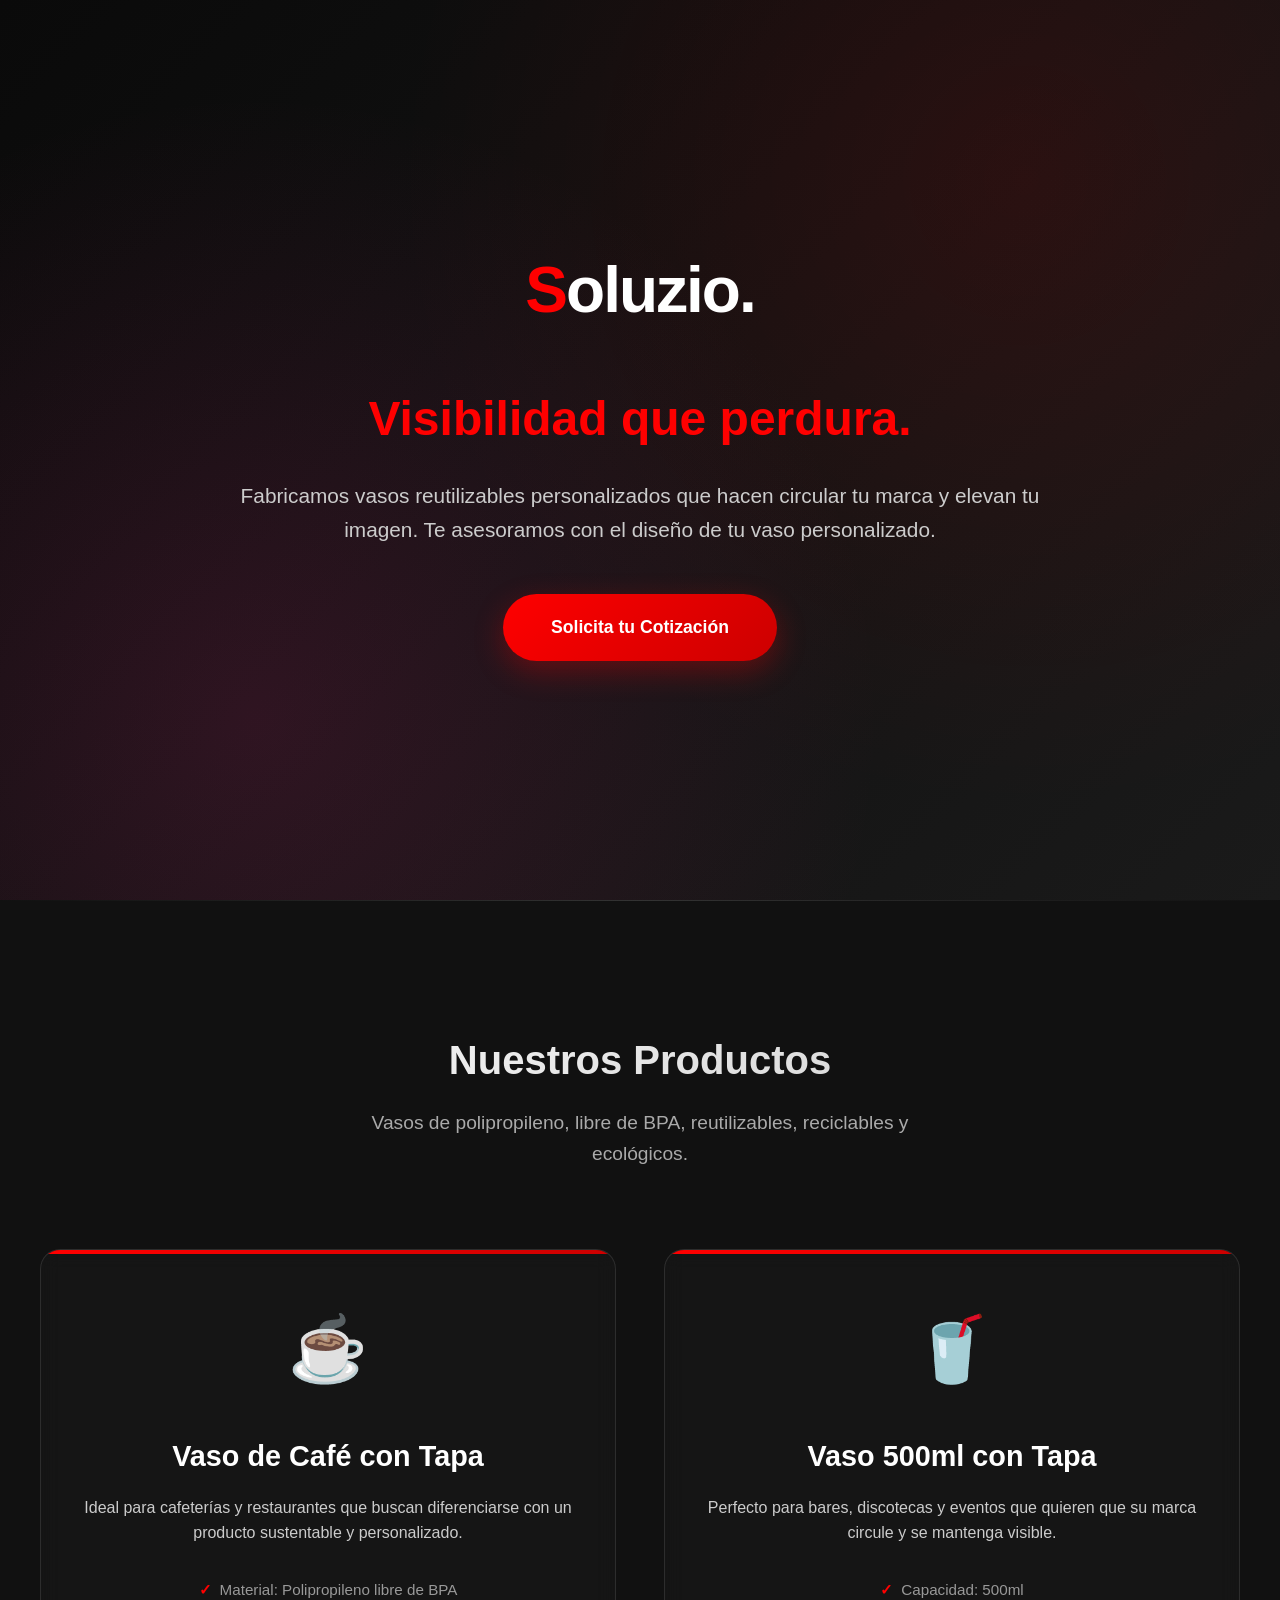
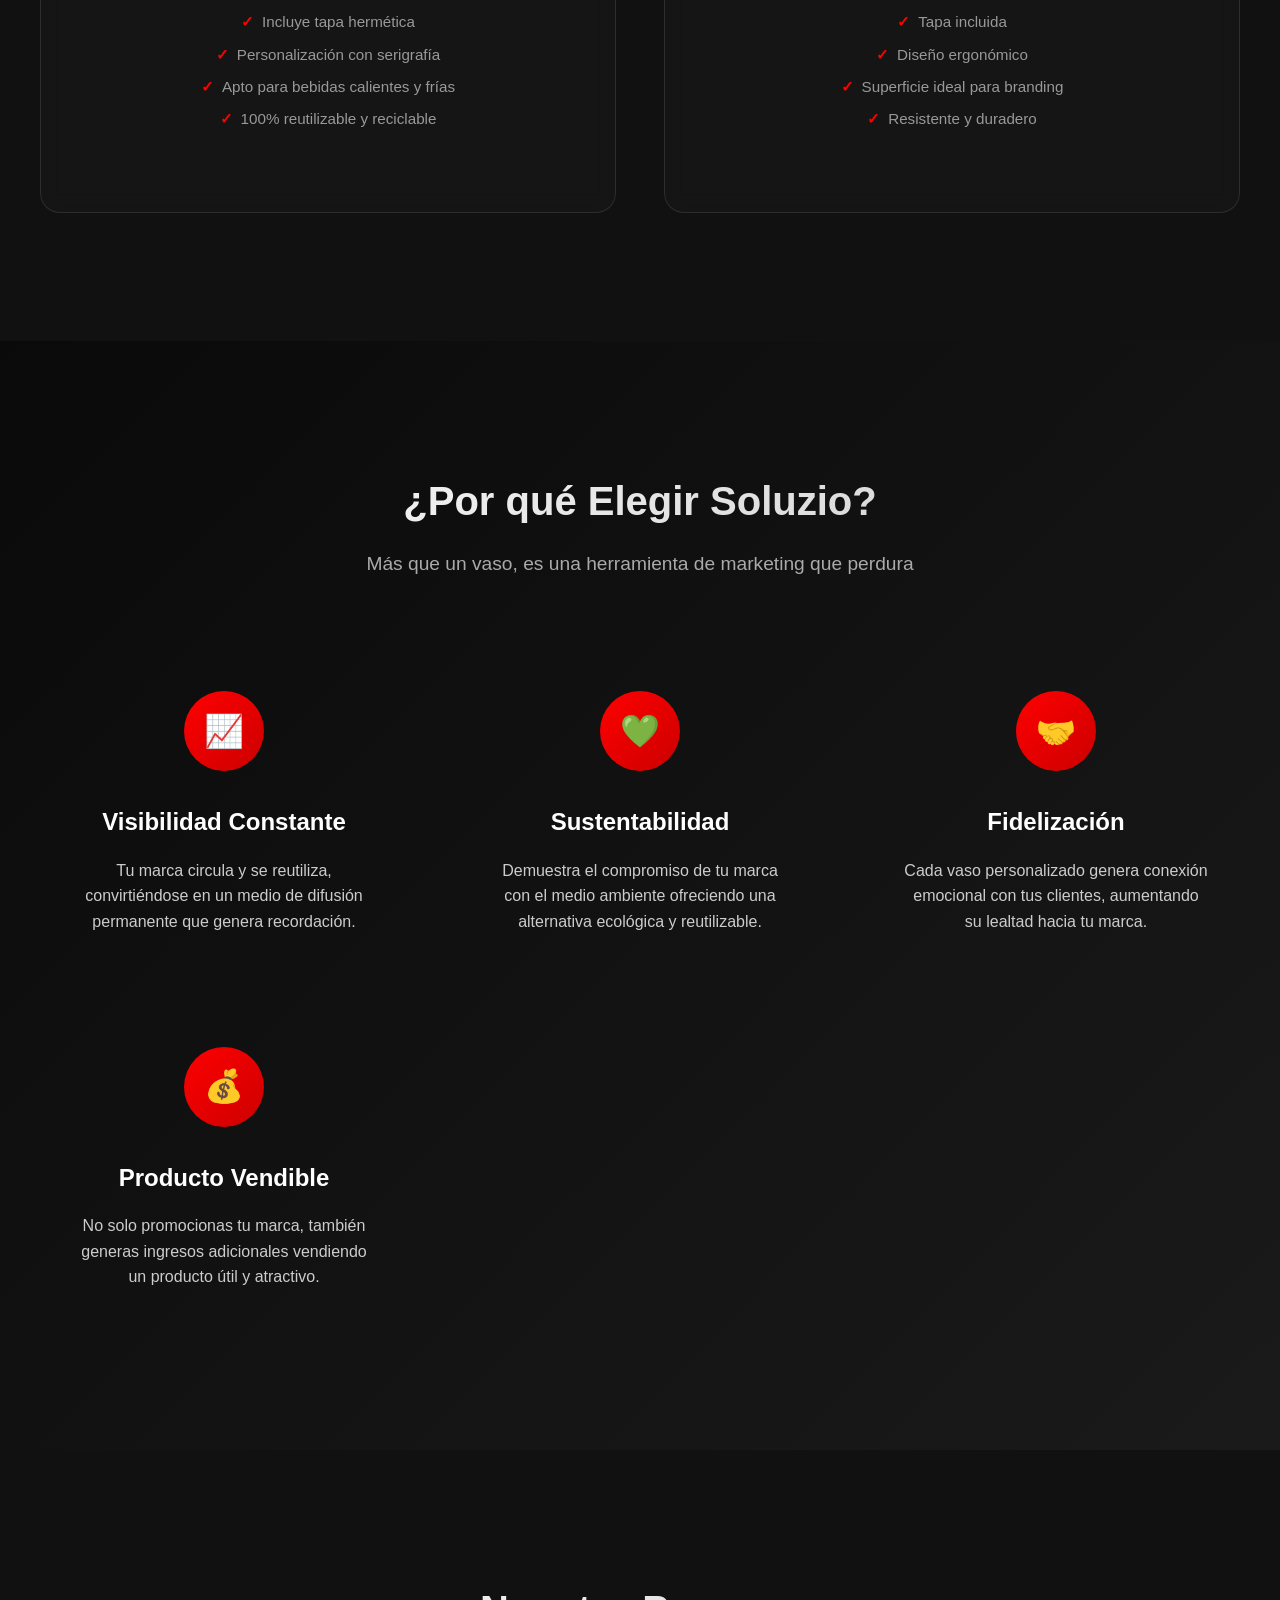
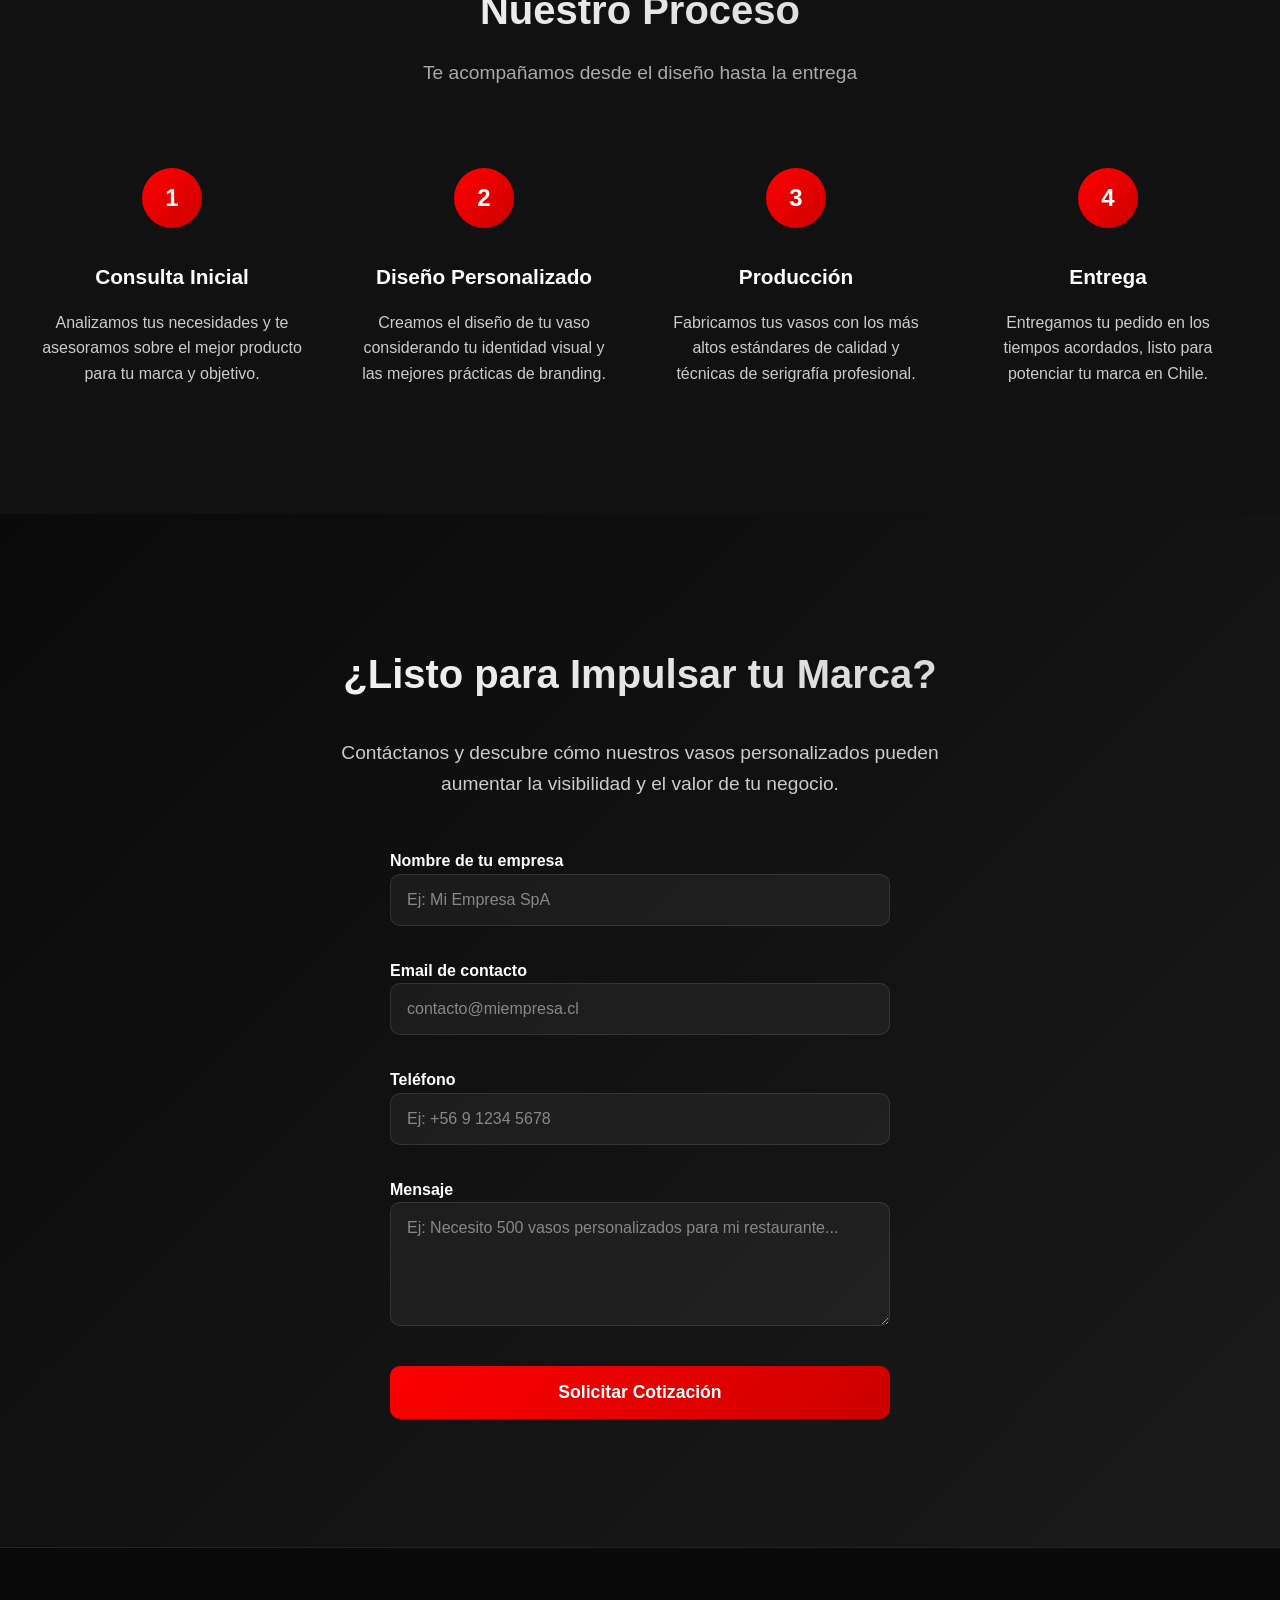
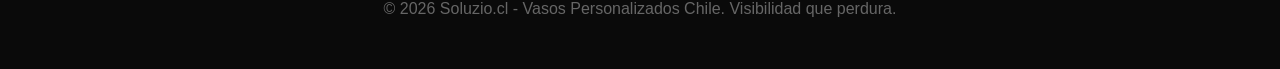
==== index.html @ e0d8bb4a "docs: Estructura completa del proyecto con guías de VS Code y arquitectura documentada Co-authored-b" ====
<!DOCTYPE html>
<html lang="es">
<head>
    <meta charset="UTF-8">
    <meta name="viewport" content="width=device-width, initial-scale=1.0">
    <title>Soluzio - Vasos Personalizados Reutilizables | Chile</title>
    
    <!-- SEO Meta Tags -->
    <meta name="description" content="Fabricamos vasos reutilizables personalizados en Chile. Polipropileno libre de BPA, ecológicos y personalizados con serigrafía profesional. Aumenta la visibilidad de tu marca con Soluzio.">
    <meta name="keywords" content="vasos personalizados, vasos reutilizables, vasos ecológicos, merchandising empresarial, Chile, branding, serigrafía, polipropileno">
    <meta name="author" content="Soluzio">
    <meta name="robots" content="index, follow">
    <link rel="canonical" href="https://soluzio.cl/">
    
    <!-- Open Graph Tags -->
    <meta property="og:title" content="Soluzio - Vasos Personalizados Reutilizables">
    <meta property="og:description" content="Fabricamos vasos reutilizables personalizados que hacen circular tu marca. Ecológicos, sustentables y con serigrafía profesional.">
    <meta property="og:type" content="website">
    <meta property="og:url" content="https://soluzio.cl/">
    <meta property="og:image" content="https://soluzio.cl/og-image.jpg">
    <meta property="og:site_name" content="Soluzio">
    <meta property="og:locale" content="es_CL">
    
    <!-- Twitter Card Tags -->
    <meta name="twitter:card" content="summary_large_image">
    <meta name="twitter:title" content="Soluzio - Vasos Personalizados">
    <meta name="twitter:description" content="Vasos reutilizables personalizados para tu marca. Visibilidad que perdura.">
    <meta name="twitter:image" content="https://soluzio.cl/twitter-image.jpg">
    
    <!-- Favicon -->
    <link rel="icon" type="image/svg+xml" href="data:image/svg+xml,%3Csvg xmlns='http://www.w3.org/2000/svg' viewBox='0 0 100 100'%3E%3Ctext y='.9em' font-size='90'%3E🥤%3C/text%3E%3C/svg%3E">
    
    <!-- Performance Optimizations -->
    <link rel="preconnect" href="https://formspree.io">
    <link rel="dns-prefetch" href="https://formspree.io">
    
    <!-- Schema.org JSON-LD -->
    <script type="application/ld+json">
    {
      "@context": "https://schema.org",
      "@type": "LocalBusiness",
      "name": "Soluzio",
      "url": "https://soluzio.cl",
      "logo": "https://soluzio.cl/logo.png",
      "description": "Fabricación de vasos reutilizables personalizados con serigrafía profesional",
      "address": {
        "@type": "PostalAddress",
        "addressCountry": "CL"
      },
      "contactPoint": {
        "@type": "ContactPoint",
        "contactType": "customer service",
        "email": "contacto@soluzio.cl"
      },
      "serviceType": ["Vasos Personalizados", "Merchandising Empresarial", "Productos Ecológicos"],
      "areaServed": "Chile",
      "priceRange": "$$"
    }
    </script>
    
    <!-- Critical CSS (above-the-fold) -->
    <style>
        * { margin: 0; padding: 0; box-sizing: border-box; }
        body { font-family: 'Inter', -apple-system, BlinkMacSystemFont, 'Segoe UI', sans-serif; background: #0a0a0a; color: #ffffff; overflow-x: hidden; line-height: 1.6; }
        html { scroll-behavior: smooth; }
        .hero { min-height: 100vh; display: flex; align-items: center; justify-content: center; position: relative; background: linear-gradient(135deg, #0a0a0a 0%, #1a1a1a 100%); }
        @keyframes fadeInUp { from { opacity: 0; transform: translateY(30px); } to { opacity: 1; transform: translateY(0); } }
    </style>
    
    <!-- Full CSS loaded async -->
    <link rel="stylesheet" href="styles.css">
</head>
<body>
    <!-- Hero Section -->
    <header role="banner">
        <section class="hero" id="hero" aria-labelledby="hero-title">
            <div class="hero-content">
                <h1 class="logo" id="hero-title"><span class="s">S</span>oluzio.</h1>
                <h2 class="hero-headline"><span class="highlight">Visibilidad que perdura.</span></h2>
                <p class="hero-description">
                    Fabricamos vasos reutilizables personalizados que hacen circular tu marca y elevan tu imagen. 
                    Te asesoramos con el diseño de tu vaso personalizado.
                </p>
                <a href="#contact" class="cta-button" aria-label="Solicitar cotización">Solicita tu Cotización</a>
            </div>
        </section>
    </header>

    <main role="main">
        <!-- Products Section -->
        <section class="products" id="products" aria-labelledby="products-title">
            <div class="container">
                <h2 class="section-title" id="products-title">Nuestros Productos</h2>
                <p class="section-subtitle">
                    Vasos de polipropileno, libre de BPA, reutilizables, reciclables y ecológicos.
                </p>
            
            <div class="products-grid">
                <div class="product-card">
                    <div class="product-icon">☕</div>
                    <h3 class="product-title">Vaso de Café con Tapa</h3>
                    <p class="product-description">
                        Ideal para cafeterías y restaurantes que buscan diferenciarse 
                        con un producto sustentable y personalizado.
                    </p>
                    <ul class="product-features">
                        <li>Material: Polipropileno libre de BPA</li>
                        <li>Incluye tapa hermética</li>
                        <li>Personalización con serigrafía</li>
                        <li>Apto para bebidas calientes y frías</li>
                        <li>100% reutilizable y reciclable</li>
                    </ul>
                </div>
                
                <div class="product-card">
                    <div class="product-icon">🥤</div>
                    <h3 class="product-title">Vaso 500ml con Tapa</h3>
                    <p class="product-description">
                        Perfecto para bares, discotecas y eventos que quieren que 
                        su marca circule y se mantenga visible.
                    </p>
                    <ul class="product-features">
                        <li>Capacidad: 500ml</li>
                        <li>Tapa incluida</li>
                        <li>Diseño ergonómico</li>
                        <li>Superficie ideal para branding</li>
                        <li>Resistente y duradero</li>
                    </ul>
                </div>
            </div>
        </div>
    </section>
        <!-- Benefits Section -->
        <section class="benefits" id="benefits" aria-labelledby="benefits-title">
            <div class="container">
                <h2 class="section-title" id="benefits-title">¿Por qué Elegir Soluzio?</h2>
                <p class="section-subtitle">
                    Más que un vaso, es una herramienta de marketing que perdura
                </p>
            
            <div class="benefits-grid">
                <div class="benefit-card">
                    <div class="benefit-icon">📈</div>
                    <h3 class="benefit-title">Visibilidad Constante</h3>
                    <p class="benefit-description">
                        Tu marca circula y se reutiliza, convirtiéndose en un medio 
                        de difusión permanente que genera recordación.
                    </p>
                </div>
                
                <div class="benefit-card">
                    <div class="benefit-icon">💚</div>
                    <h3 class="benefit-title">Sustentabilidad</h3>
                    <p class="benefit-description">
                        Demuestra el compromiso de tu marca con el medio ambiente 
                        ofreciendo una alternativa ecológica y reutilizable.
                    </p>
                </div>
                
                <div class="benefit-card">
                    <div class="benefit-icon">🤝</div>
                    <h3 class="benefit-title">Fidelización</h3>
                    <p class="benefit-description">
                        Cada vaso personalizado genera conexión emocional con 
                        tus clientes, aumentando su lealtad hacia tu marca.
                    </p>
                </div>
                
                <div class="benefit-card">
                    <div class="benefit-icon">💰</div>
                    <h3 class="benefit-title">Producto Vendible</h3>
                    <p class="benefit-description">
                        No solo promocionas tu marca, también generas ingresos 
                        adicionales vendiendo un producto útil y atractivo.
                    </p>
                </div>
            </div>
        </div>
    </section>
        <!-- Process Section -->
        <section class="process" id="process" aria-labelledby="process-title">
            <div class="container">
                <h2 class="section-title" id="process-title">Nuestro Proceso</h2>
                <p class="section-subtitle">
                    Te acompañamos desde el diseño hasta la entrega
                </p>
            
            <div class="process-steps">
                <div class="process-step">
                    <div class="step-number">1</div>
                    <h3 class="step-title">Consulta Inicial</h3>
                    <p class="step-description">
                        Analizamos tus necesidades y te asesoramos sobre el mejor 
                        producto para tu marca y objetivo.
                    </p>
                </div>
                
                <div class="process-step">
                    <div class="step-number">2</div>
                    <h3 class="step-title">Diseño Personalizado</h3>
                    <p class="step-description">
                        Creamos el diseño de tu vaso considerando tu identidad 
                        visual y las mejores prácticas de branding.
                    </p>
                </div>
                
                <div class="process-step">
                    <div class="step-number">3</div>
                    <h3 class="step-title">Producción</h3>
                    <p class="step-description">
                        Fabricamos tus vasos con los más altos estándares de 
                        calidad y técnicas de serigrafía profesional.
                    </p>
                </div>
                
                <div class="process-step">
                    <div class="step-number">4</div>
                    <h3 class="step-title">Entrega</h3>
                    <p class="step-description">
                        Entregamos tu pedido en los tiempos acordados, 
                        listo para potenciar tu marca en Chile.
                    </p>
                </div>
            </div>
        </div>
    </section>
        <!-- Contact Section -->
        <section class="contact" id="contact" aria-labelledby="contact-title">
            <div class="container">
                <h2 id="contact-title">¿Listo para Impulsar tu Marca?</h2>
                <p>
                    Contáctanos y descubre cómo nuestros vasos personalizados pueden 
                    aumentar la visibilidad y el valor de tu negocio.
                </p>
                
                <form 
                    id="contact-form"
                    class="contact-form"
                    action="https://formspree.io/f/mrbkyybo"
                    method="POST"
                    aria-label="Formulario de contacto"
                >
                    <div class="form-group">
                        <label for="contact-empresa">
                            Nombre de tu empresa
                            <input type="text" id="contact-empresa" name="empresa" placeholder="Ej: Mi Empresa SpA" required aria-required="true">
                        </label>
                    </div>
                    <div class="form-group">
                        <label for="contact-email">
                            Email de contacto
                            <input type="email" id="contact-email" name="email" placeholder="contacto@miempresa.cl" required aria-required="true">
                        </label>
                    </div>
                    <div class="form-group">
                        <label for="contact-phone">
                            Teléfono
                            <input type="tel" id="contact-phone" name="phone" placeholder="Ej: +56 9 1234 5678" required aria-required="true">
                        </label>
                    </div>
                    <div class="form-group">
                        <label for="contact-message">
                            Mensaje
                            <textarea id="contact-message" name="message" rows="5" placeholder="Ej: Necesito 500 vasos personalizados para mi restaurante..." required aria-required="true"></textarea>
                        </label>
                    </div>
                    <button type="submit" class="submit-btn">Solicitar Cotización</button>
                </form>
            </div>
        </section>
    </main>

    <!-- Footer -->
    <footer class="footer" role="contentinfo">
        <div class="container">
            <p>&copy; <span id="copyright-year">2026</span> Soluzio.cl - Vasos Personalizados Chile. Visibilidad que perdura.</p>
        </div>
    </footer>

    <!-- External JavaScript -->
    <script src="script.js" defer></script>
</body>
</html>
---- styles.css ----
/* CSS Variables */
:root {
  /* Colors */
  --color-primary: #ff0000;
  --color-primary-dark: #cc0000;
  --color-primary-darker: #990000;
  --color-bg-dark: #0a0a0a;
  --color-bg-medium: #111111;
  --color-bg-light: #1a1a1a;
  --color-text: #ffffff;
  --color-text-muted: #cccccc;
  --color-text-dim: #aaa;
  --color-text-dimmer: #999999;
  --color-text-dimmest: #888888;
  --color-text-footer: #666666;
  --color-border: rgba(255, 255, 255, 0.1);
  --color-border-focus: #ff0000;
  
  /* Spacing */
  --spacing-xs: 0.5rem;
  --spacing-sm: 1rem;
  --spacing-md: 2rem;
  --spacing-lg: 3rem;
  --spacing-xl: 4rem;
  --spacing-2xl: 5rem;
  --spacing-3xl: 8rem;
  
  /* Typography */
  --font-family: 'Inter', -apple-system, BlinkMacSystemFont, 'Segoe UI', 'Roboto', sans-serif;
  --font-size-base: 16px;
  --font-size-small: 0.95rem;
  --font-size-medium: 1.1rem;
  --font-size-large: 1.2rem;
  --font-size-xl: 1.3rem;
  --font-size-2xl: 1.5rem;
  --font-size-3xl: 1.8rem;
  --font-size-4xl: 2rem;
  --font-size-5xl: 2.5rem;
  --font-size-6xl: 3rem;
  --font-size-7xl: 4rem;
  
  /* Font Weights */
  --font-weight-normal: 400;
  --font-weight-semibold: 600;
  --font-weight-bold: 700;
  --font-weight-black: 900;
  
  /* Line Heights */
  --line-height-tight: 1.2;
  --line-height-normal: 1.6;
  
  /* Transitions */
  --transition-fast: 0.2s ease;
  --transition-normal: 0.3s ease;
  --transition-slow: 0.6s ease;
  
  /* Border Radius */
  --radius-small: 4px;
  --radius-medium: 10px;
  --radius-large: 20px;
  --radius-full: 50px;
  
  /* Shadows */
  --shadow-small: 0 10px 30px rgba(255, 0, 0, 0.3);
  --shadow-medium: 0 15px 40px rgba(255, 0, 0, 0.4);
  --shadow-large: 0 20px 40px rgba(0, 0, 0, 0.3);
  
  /* Breakpoints (for reference in media queries) */
  --bp-mobile: 768px;
  --bp-tablet: 1024px;
}

/* Base Styles */
* {
  margin: 0;
  padding: 0;
  box-sizing: border-box;
}

body {
  font-family: var(--font-family);
  background: var(--color-bg-dark);
  color: var(--color-text);
  overflow-x: hidden;
  line-height: var(--line-height-normal);
}

/* Hero Section */
.hero {
  min-height: 100vh;
  display: flex;
  align-items: center;
  justify-content: center;
  position: relative;
  background: linear-gradient(135deg, var(--color-bg-dark) 0%, var(--color-bg-light) 100%);
}

.hero::before {
  content: '';
  position: absolute;
  top: 0;
  left: 0;
  right: 0;
  bottom: 0;
  background: 
    radial-gradient(circle at 20% 80%, rgba(220, 38, 127, 0.15) 0%, transparent 50%),
    radial-gradient(circle at 80% 20%, rgba(255, 0, 0, 0.1) 0%, transparent 50%);
  animation: pulse 8s ease-in-out infinite alternate;
}

@keyframes pulse {
  0% { opacity: 0.3; }
  100% { opacity: 0.7; }
}

.hero-content {
  text-align: center;
  z-index: 2;
  position: relative;
  max-width: 1000px;
  padding: 0 var(--spacing-md);
}

.logo {
  font-size: var(--font-size-7xl);
  font-weight: var(--font-weight-black);
  margin-bottom: var(--spacing-lg);
  letter-spacing: -2px;
  opacity: 0;
  animation: fadeInUp 1.2s ease-out 0.5s forwards;
}

.logo .s {
  color: var(--color-primary);
}

.hero-headline {
  font-size: var(--font-size-6xl);
  font-weight: var(--font-weight-bold);
  margin-bottom: var(--spacing-md);
  opacity: 0;
  animation: fadeInUp 1.2s ease-out 0.8s forwards;
  line-height: var(--line-height-tight);
}

.hero-headline .highlight {
  color: var(--color-primary);
}

.hero-description {
  font-size: var(--font-size-xl);
  color: var(--color-text-muted);
  max-width: 800px;
  margin: 0 auto var(--spacing-lg);
  opacity: 0;
  animation: fadeInUp 1.2s ease-out 1.1s forwards;
  line-height: var(--line-height-normal);
}

.cta-button {
  display: inline-block;
  padding: 1.2rem var(--spacing-lg);
  background: linear-gradient(135deg, var(--color-primary), var(--color-primary-dark));
  color: white;
  text-decoration: none;
  border-radius: var(--radius-full);
  font-weight: var(--font-weight-semibold);
  font-size: var(--font-size-medium);
  transition: all var(--transition-normal);
  opacity: 0;
  animation: fadeInUp 1.2s ease-out 1.4s forwards;
  box-shadow: var(--shadow-small);
}

.cta-button:hover {
  transform: translateY(-3px);
  box-shadow: var(--shadow-medium);
  background: linear-gradient(135deg, var(--color-primary-dark), var(--color-primary-darker));
}

/* Products Section */
.products {
  padding: var(--spacing-3xl) var(--spacing-md);
  background: var(--color-bg-medium);
  position: relative;
}

.products::before {
  content: '';
  position: absolute;
  top: 0;
  left: 0;
  right: 0;
  height: 1px;
  background: linear-gradient(90deg, transparent, #333333, transparent);
}

.container {
  max-width: 1200px;
  margin: 0 auto;
}

.section-title {
  font-size: var(--font-size-5xl);
  font-weight: var(--font-weight-bold);
  text-align: center;
  margin-bottom: var(--spacing-sm);
  background: linear-gradient(135deg, var(--color-text), var(--color-text-muted));
  -webkit-background-clip: text;
  -webkit-text-fill-color: transparent;
  background-clip: text;
}

.section-subtitle {
  text-align: center;
  color: var(--color-text-dim);
  font-size: var(--font-size-large);
  margin-bottom: var(--spacing-2xl);
  max-width: 600px;
  margin-left: auto;
  margin-right: auto;
}

.products-grid {
  display: grid;
  grid-template-columns: repeat(auto-fit, minmax(350px, 1fr));
  gap: var(--spacing-lg);
  margin-top: var(--spacing-xl);
}

.product-card {
  background: rgba(255, 255, 255, 0.02);
  border: 1px solid var(--color-border);
  border-radius: var(--radius-large);
  padding: var(--spacing-lg) var(--spacing-md);
  text-align: center;
  transition: all var(--transition-normal);
  backdrop-filter: blur(10px);
  position: relative;
  overflow: hidden;
}

.product-card:hover {
  transform: translateY(-10px);
  border-color: rgba(255, 0, 0, 0.3);
  box-shadow: var(--shadow-large);
}

.product-card::before {
  content: '';
  position: absolute;
  top: 0;
  left: 0;
  right: 0;
  height: 4px;
  background: linear-gradient(90deg, var(--color-primary), var(--color-primary-dark));
}

.product-icon {
  font-size: var(--font-size-7xl);
  margin-bottom: var(--spacing-md);
  display: block;
}

.product-title {
  font-size: var(--font-size-3xl);
  font-weight: var(--font-weight-semibold);
  margin-bottom: var(--spacing-sm);
  color: var(--color-text);
}

.product-description {
  color: var(--color-text-muted);
  line-height: var(--line-height-normal);
  margin-bottom: var(--spacing-md);
}

.product-features {
  list-style: none;
  margin-bottom: var(--spacing-md);
}

.product-features li {
  color: var(--color-text-dimmer);
  margin-bottom: var(--spacing-xs);
  font-size: var(--font-size-small);
}

.product-features li::before {
  content: '✓';
  color: var(--color-primary);
  margin-right: var(--spacing-xs);
  font-weight: bold;
}

/* Benefits Section */
.benefits {
  padding: var(--spacing-3xl) var(--spacing-md);
  background: linear-gradient(135deg, var(--color-bg-dark) 0%, var(--color-bg-light) 100%);
}

.benefits-grid {
  display: grid;
  grid-template-columns: repeat(auto-fit, minmax(280px, 1fr));
  gap: var(--spacing-lg);
}

.benefit-card {
  text-align: center;
  padding: var(--spacing-md);
}

.benefit-icon {
  width: 80px;
  height: 80px;
  background: linear-gradient(135deg, var(--color-primary), var(--color-primary-dark));
  border-radius: 50%;
  display: flex;
  align-items: center;
  justify-content: center;
  margin: 0 auto var(--spacing-md);
  font-size: var(--font-size-4xl);
}

.benefit-title {
  font-size: var(--font-size-2xl);
  font-weight: var(--font-weight-semibold);
  margin-bottom: var(--spacing-sm);
}

.benefit-description {
  color: var(--color-text-muted);
  line-height: var(--line-height-normal);
}

/* Process Section */
.process {
  padding: var(--spacing-3xl) var(--spacing-md);
  background: var(--color-bg-medium);
}

.process-steps {
  display: grid;
  grid-template-columns: repeat(auto-fit, minmax(250px, 1fr));
  gap: var(--spacing-lg);
  margin-top: var(--spacing-xl);
}

.process-step {
  text-align: center;
  position: relative;
}

.step-number {
  width: 60px;
  height: 60px;
  background: linear-gradient(135deg, var(--color-primary), var(--color-primary-dark));
  border-radius: 50%;
  display: flex;
  align-items: center;
  justify-content: center;
  margin: 0 auto var(--spacing-md);
  font-size: var(--font-size-2xl);
  font-weight: var(--font-weight-bold);
}

.step-title {
  font-size: var(--font-size-xl);
  font-weight: var(--font-weight-semibold);
  margin-bottom: var(--spacing-sm);
}

.step-description {
  color: var(--color-text-muted);
  line-height: var(--line-height-normal);
}

/* Contact Section */
.contact {
  padding: var(--spacing-3xl) var(--spacing-md);
  background: linear-gradient(135deg, var(--color-bg-dark) 0%, var(--color-bg-light) 100%);
  text-align: center;
}

.contact h2 {
  font-size: var(--font-size-5xl);
  font-weight: var(--font-weight-bold);
  margin-bottom: var(--spacing-md);
  background: linear-gradient(135deg, var(--color-text), var(--color-text-muted));
  -webkit-background-clip: text;
  -webkit-text-fill-color: transparent;
  background-clip: text;
}

.contact p {
  color: var(--color-text-muted);
  font-size: var(--font-size-large);
  margin-bottom: var(--spacing-lg);
  max-width: 600px;
  margin-left: auto;
  margin-right: auto;
}

.contact-form {
  max-width: 500px;
  margin: 0 auto;
}

.form-group {
  margin-bottom: var(--spacing-md);
  text-align: left;
}

.form-group label {
  display: block;
  color: var(--color-text);
  margin-bottom: var(--spacing-xs);
  font-weight: var(--font-weight-semibold);
}

.form-group input,
.form-group textarea {
  width: 100%;
  padding: var(--spacing-sm);
  background: rgba(255, 255, 255, 0.05);
  border: 1px solid var(--color-border);
  border-radius: var(--radius-medium);
  color: white;
  font-size: var(--font-size-base);
  transition: all var(--transition-normal);
  font-family: var(--font-family);
}

.form-group input:focus,
.form-group textarea:focus {
  outline: none;
  border-color: var(--color-border-focus);
  background: rgba(255, 255, 255, 0.1);
}

.form-group input::placeholder,
.form-group textarea::placeholder {
  color: var(--color-text-dimmest);
}

.form-group input[aria-invalid="true"],
.form-group textarea[aria-invalid="true"] {
  border-color: var(--color-primary);
}

.error-message {
  display: block;
  color: var(--color-primary);
  font-size: var(--font-size-small);
  margin-top: var(--spacing-xs);
}

.success-message {
  background: rgba(0, 255, 136, 0.1);
  border: 1px solid rgba(0, 255, 136, 0.3);
  color: #00ff88;
  padding: var(--spacing-sm);
  border-radius: var(--radius-medium);
  margin-top: var(--spacing-md);
  font-weight: var(--font-weight-semibold);
}

.submit-btn {
  width: 100%;
  padding: var(--spacing-sm);
  background: linear-gradient(135deg, var(--color-primary), var(--color-primary-dark));
  color: white;
  border: none;
  border-radius: var(--radius-medium);
  font-size: var(--font-size-medium);
  font-weight: var(--font-weight-semibold);
  cursor: pointer;
  transition: all var(--transition-normal);
}

.submit-btn:hover:not(:disabled) {
  transform: translateY(-2px);
  box-shadow: var(--shadow-small);
}

.submit-btn:disabled {
  opacity: 0.6;
  cursor: not-allowed;
}

/* Footer */
.footer {
  padding: var(--spacing-lg) var(--spacing-md);
  background: var(--color-bg-dark);
  text-align: center;
  border-top: 1px solid var(--color-border);
}

.footer p {
  color: var(--color-text-footer);
}

/* Animations */
@keyframes fadeInUp {
  from {
    opacity: 0;
    transform: translateY(30px);
  }
  to {
    opacity: 1;
    transform: translateY(0);
  }
}

/* Smooth scrolling */
html {
  scroll-behavior: smooth;
}

/* Custom scrollbar */
::-webkit-scrollbar {
  width: 8px;
}

::-webkit-scrollbar-track {
  background: var(--color-bg-medium);
}

::-webkit-scrollbar-thumb {
  background: #333333;
  border-radius: var(--radius-small);
}

::-webkit-scrollbar-thumb:hover {
  background: var(--color-primary);
}

/* Responsive - Mobile */
@media (max-width: 768px) {
  .logo {
    font-size: var(--font-size-5xl);
  }

  .hero-headline {
    font-size: var(--font-size-4xl);
  }

  .hero-description {
    font-size: var(--font-size-medium);
  }

  .section-title {
    font-size: var(--font-size-4xl);
  }

  .products-grid {
    grid-template-columns: 1fr;
  }
}

/* Responsive - Tablet */
@media (min-width: 769px) and (max-width: 1024px) {
  .products-grid,
  .benefits-grid,
  .process-steps {
    grid-template-columns: repeat(2, 1fr);
  }

  .hero-headline {
    font-size: 2.5rem;
  }

  .logo {
    font-size: 3.5rem;
  }
}
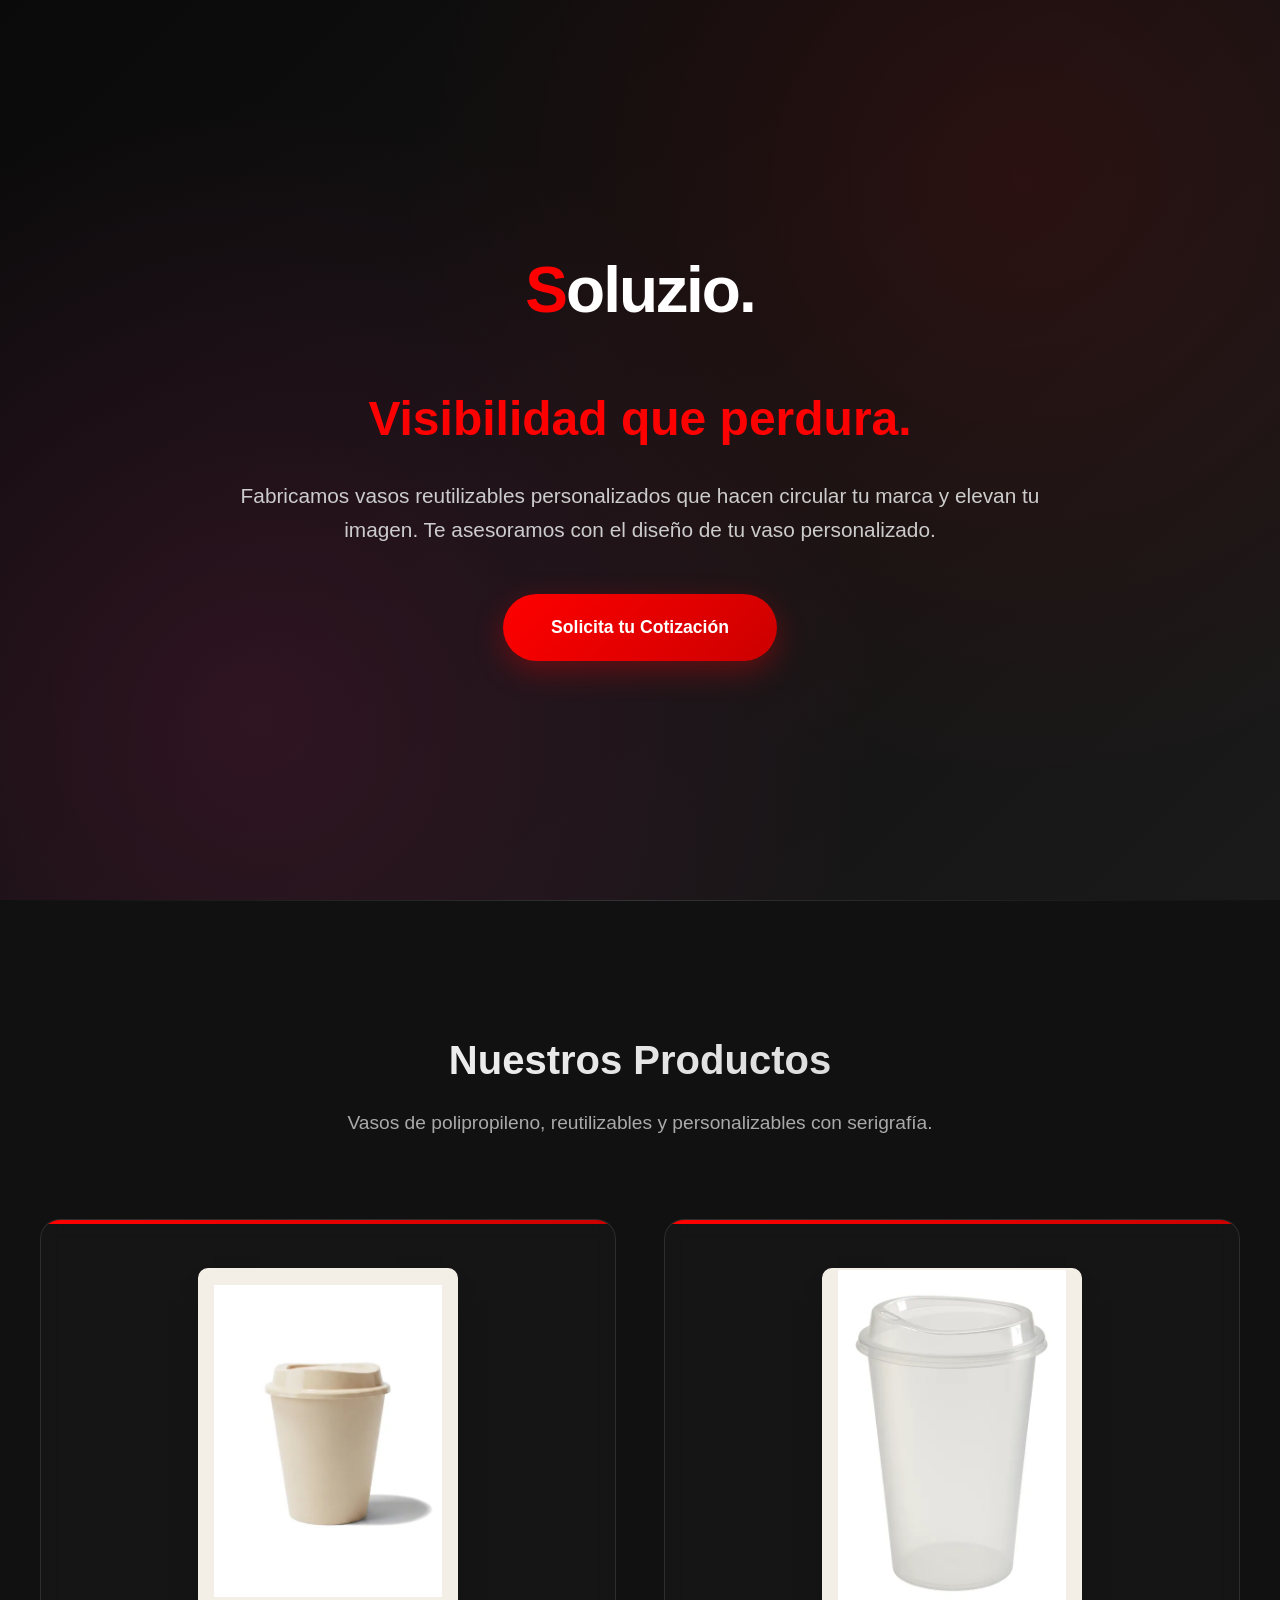
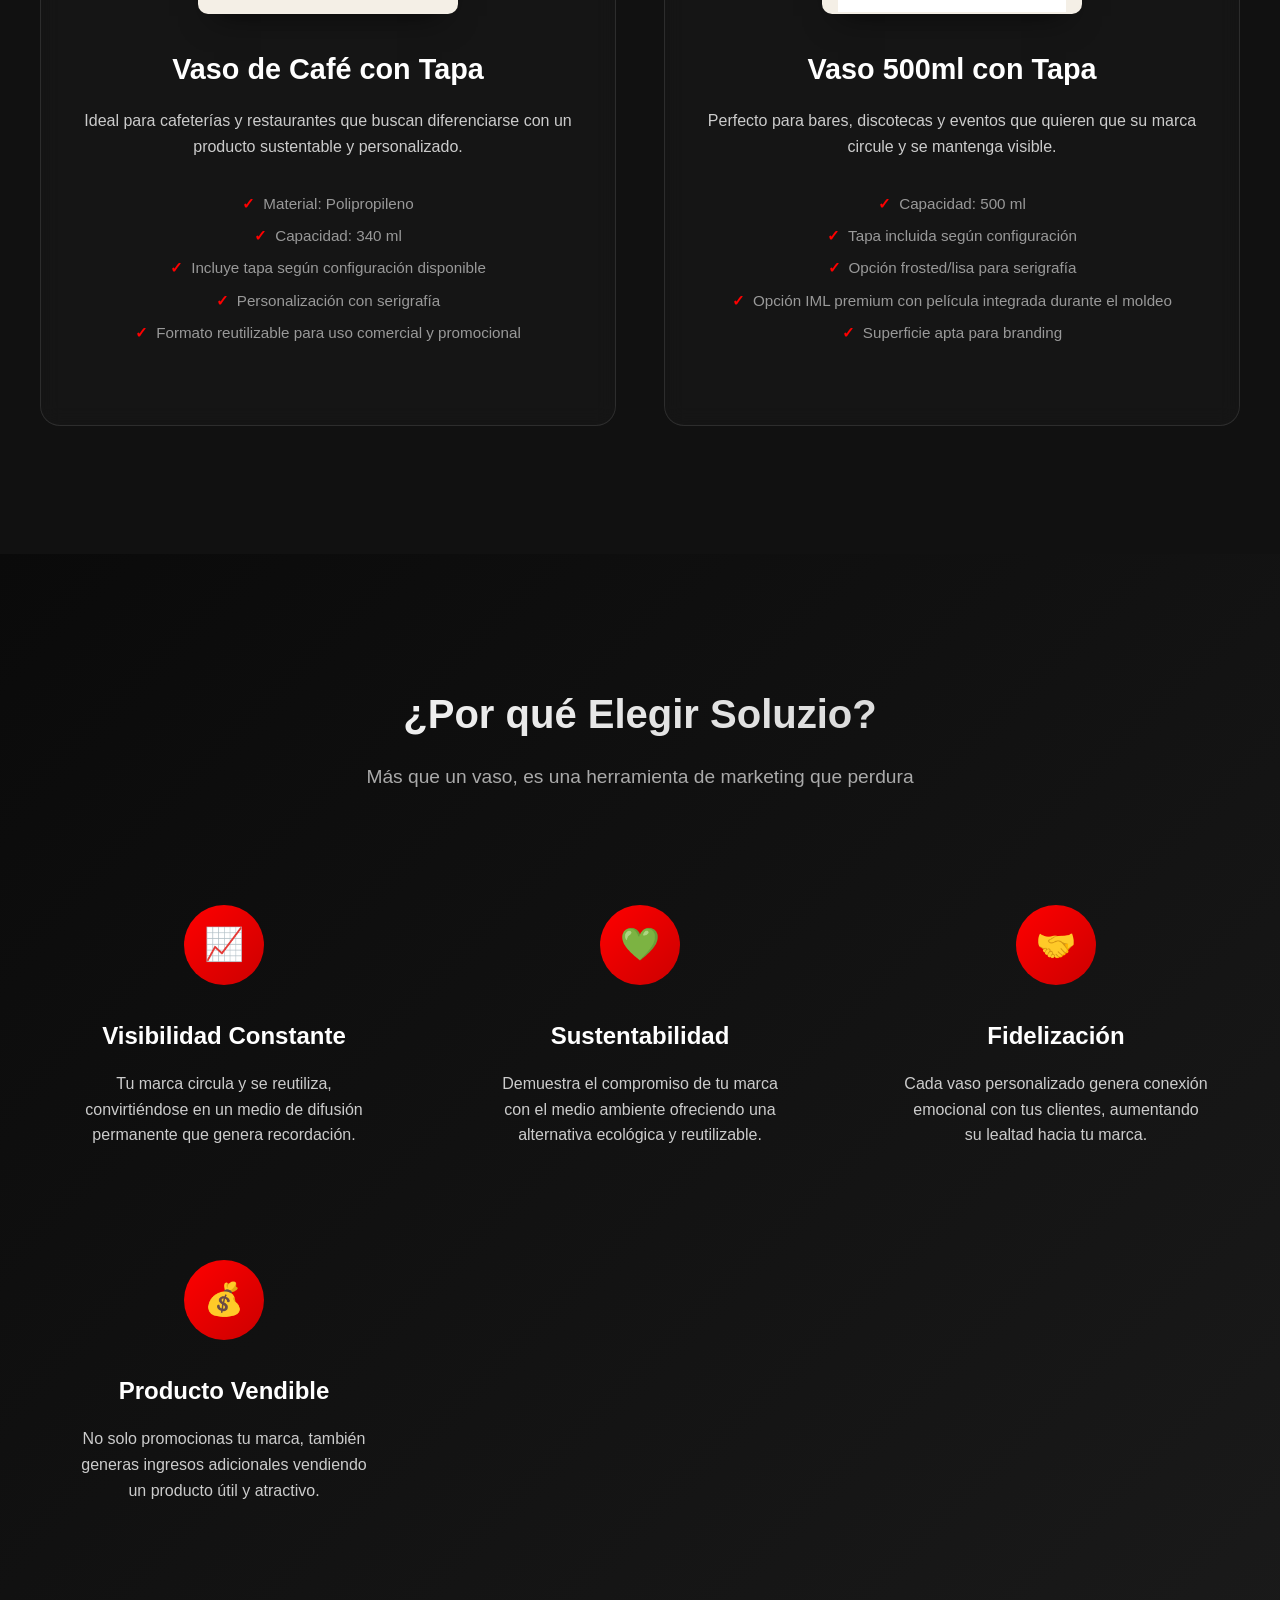
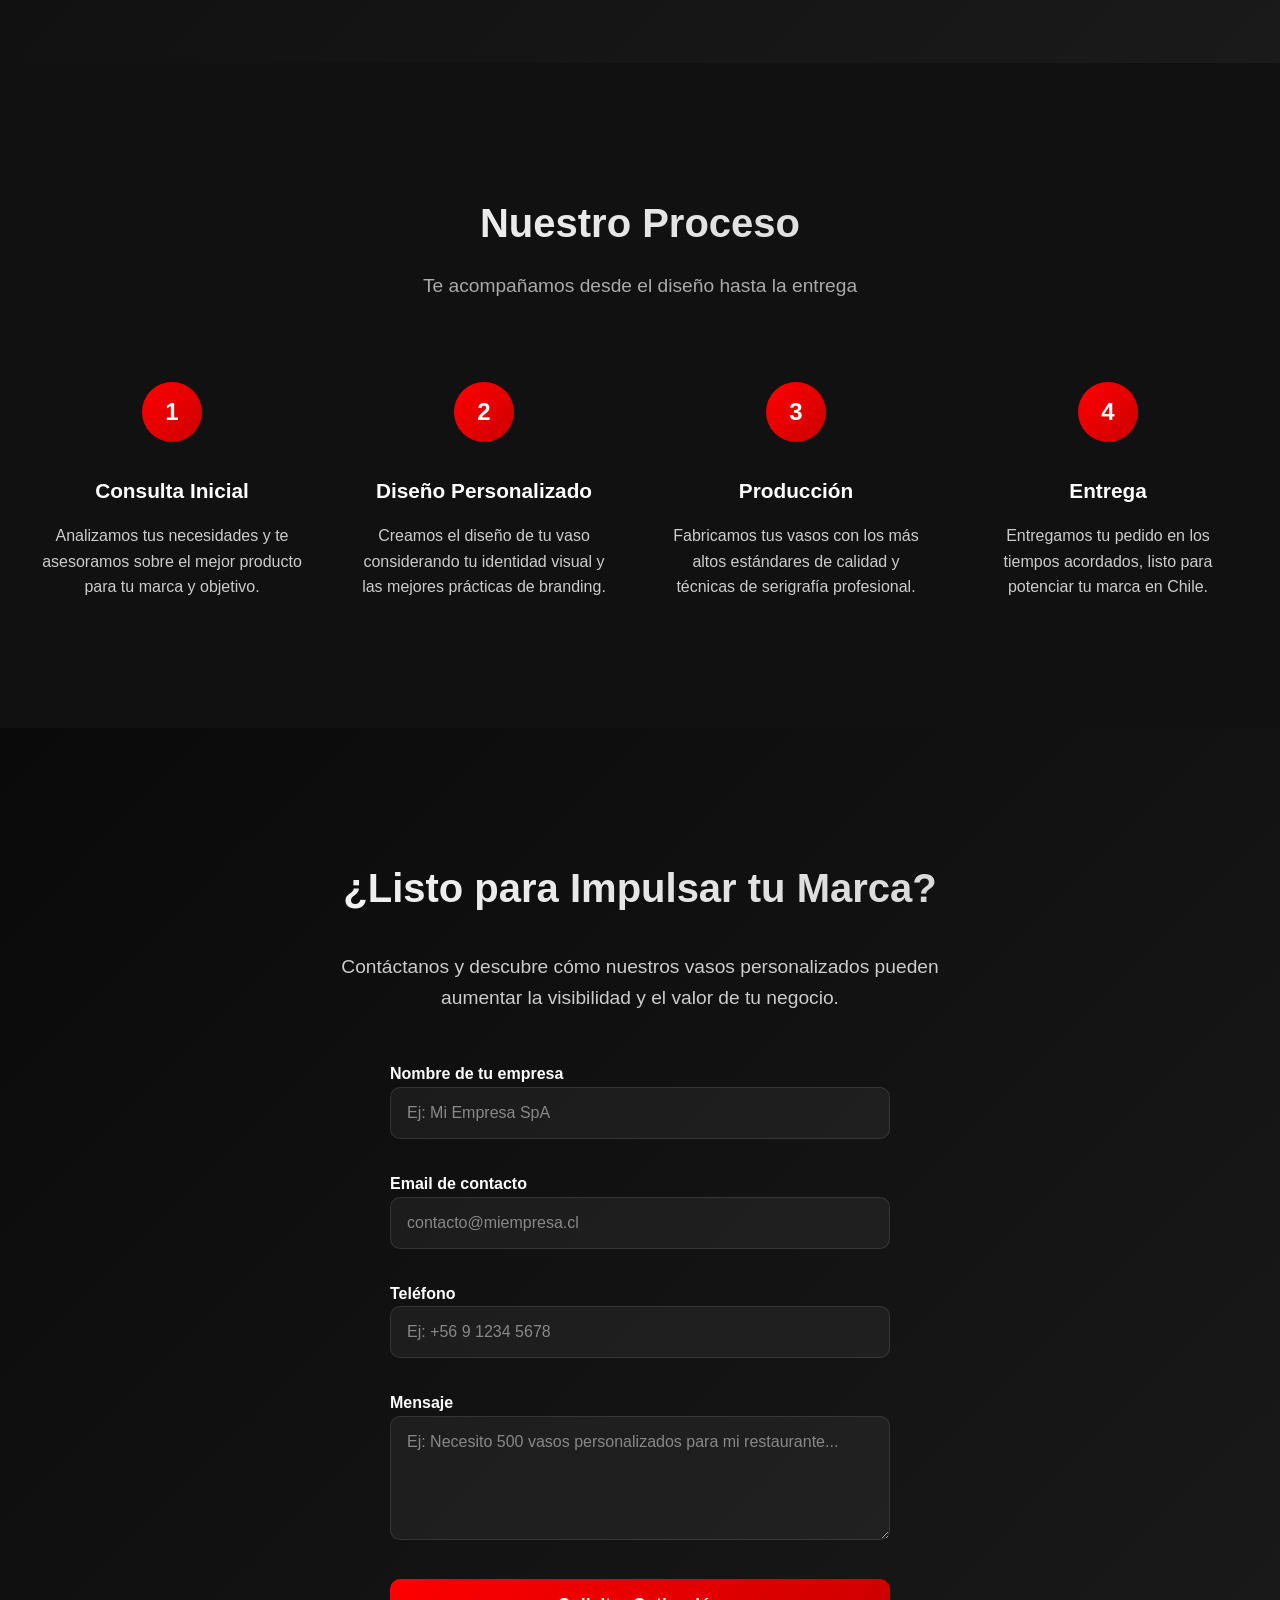
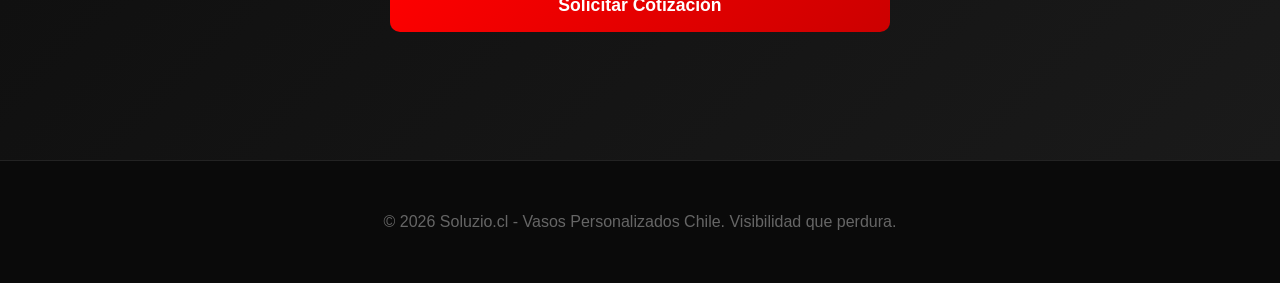
==== commit df963531: "Fase 3: reemplazar iconos por imagenes reales en Nuestros Productos Sustituye los iconos emoji de la" ====
--- a/index.html
+++ b/index.html
@@ -92,39 +92,77 @@
             <div class="container">
                 <h2 class="section-title" id="products-title">Nuestros Productos</h2>
                 <p class="section-subtitle">
-                    Vasos de polipropileno, libre de BPA, reutilizables, reciclables y ecológicos.
-                </p>
-            
+                    Vasos de polipropileno, reutilizables y personalizables con serigrafía.
+                </p>
+
             <div class="products-grid">
                 <div class="product-card">
-                    <div class="product-icon">☕</div>
+                    <div class="product-image-frame">
+                        <picture>
+                            <source
+                                type="image/webp"
+                                srcset="assets/img/vaso-cafe-340-beige-con-tapa-480.webp 480w, assets/img/vaso-cafe-340-beige-con-tapa-720.webp 720w"
+                                sizes="(max-width: 480px) 55vw, 260px"
+                            >
+                            <img
+                                src="assets/img/vaso-cafe-340-beige-con-tapa-480.png"
+                                srcset="assets/img/vaso-cafe-340-beige-con-tapa-480.png 480w, assets/img/vaso-cafe-340-beige-con-tapa-720.png 720w"
+                                sizes="(max-width: 480px) 55vw, 260px"
+                                width="720"
+                                height="987"
+                                alt="Vaso reutilizable beige de 340 ml con tapa para café"
+                                loading="lazy"
+                                decoding="async"
+                                class="product-image"
+                            >
+                        </picture>
+                    </div>
                     <h3 class="product-title">Vaso de Café con Tapa</h3>
                     <p class="product-description">
-                        Ideal para cafeterías y restaurantes que buscan diferenciarse 
+                        Ideal para cafeterías y restaurantes que buscan diferenciarse
                         con un producto sustentable y personalizado.
                     </p>
                     <ul class="product-features">
-                        <li>Material: Polipropileno libre de BPA</li>
-                        <li>Incluye tapa hermética</li>
+                        <li>Material: Polipropileno</li>
+                        <li>Capacidad: 340 ml</li>
+                        <li>Incluye tapa según configuración disponible</li>
                         <li>Personalización con serigrafía</li>
-                        <li>Apto para bebidas calientes y frías</li>
-                        <li>100% reutilizable y reciclable</li>
+                        <li>Formato reutilizable para uso comercial y promocional</li>
                     </ul>
                 </div>
-                
+
                 <div class="product-card">
-                    <div class="product-icon">🥤</div>
+                    <div class="product-image-frame">
+                        <picture>
+                            <source
+                                type="image/webp"
+                                srcset="assets/img/vaso-frosted-500-translucido-tapa-clasica-480.webp 480w, assets/img/vaso-frosted-500-translucido-tapa-clasica-720.webp 720w"
+                                sizes="(max-width: 480px) 55vw, 260px"
+                            >
+                            <img
+                                src="assets/img/vaso-frosted-500-translucido-tapa-clasica-480.png"
+                                srcset="assets/img/vaso-frosted-500-translucido-tapa-clasica-480.png 480w, assets/img/vaso-frosted-500-translucido-tapa-clasica-720.png 720w"
+                                sizes="(max-width: 480px) 55vw, 260px"
+                                width="720"
+                                height="1080"
+                                alt="Vaso frosted translúcido de 500 ml con superficie lisa y tapa clásica"
+                                loading="lazy"
+                                decoding="async"
+                                class="product-image"
+                            >
+                        </picture>
+                    </div>
                     <h3 class="product-title">Vaso 500ml con Tapa</h3>
                     <p class="product-description">
-                        Perfecto para bares, discotecas y eventos que quieren que 
+                        Perfecto para bares, discotecas y eventos que quieren que
                         su marca circule y se mantenga visible.
                     </p>
                     <ul class="product-features">
-                        <li>Capacidad: 500ml</li>
-                        <li>Tapa incluida</li>
-                        <li>Diseño ergonómico</li>
-                        <li>Superficie ideal para branding</li>
-                        <li>Resistente y duradero</li>
+                        <li>Capacidad: 500 ml</li>
+                        <li>Tapa incluida según configuración</li>
+                        <li>Opción frosted/lisa para serigrafía</li>
+                        <li>Opción IML premium con película integrada durante el moldeo</li>
+                        <li>Superficie apta para branding</li>
                     </ul>
                 </div>
             </div>
--- a/styles.css
+++ b/styles.css
@@ -256,9 +256,25 @@
   background: linear-gradient(90deg, var(--color-primary), var(--color-primary-dark));
 }
 
-.product-icon {
-  font-size: var(--font-size-7xl);
-  margin-bottom: var(--spacing-md);
+.product-image-frame {
+  width: 100%;
+  max-width: 260px;
+  aspect-ratio: 3 / 4;
+  margin: 0 auto var(--spacing-md);
+  padding: var(--spacing-sm);
+  background: #f4efe6;
+  border-radius: var(--radius-medium);
+  display: flex;
+  align-items: center;
+  justify-content: center;
+  overflow: hidden;
+  box-shadow: 0 18px 30px -16px rgba(0, 0, 0, 0.6);
+}
+
+.product-image {
+  width: 100%;
+  height: 100%;
+  object-fit: contain;
   display: block;
 }
 
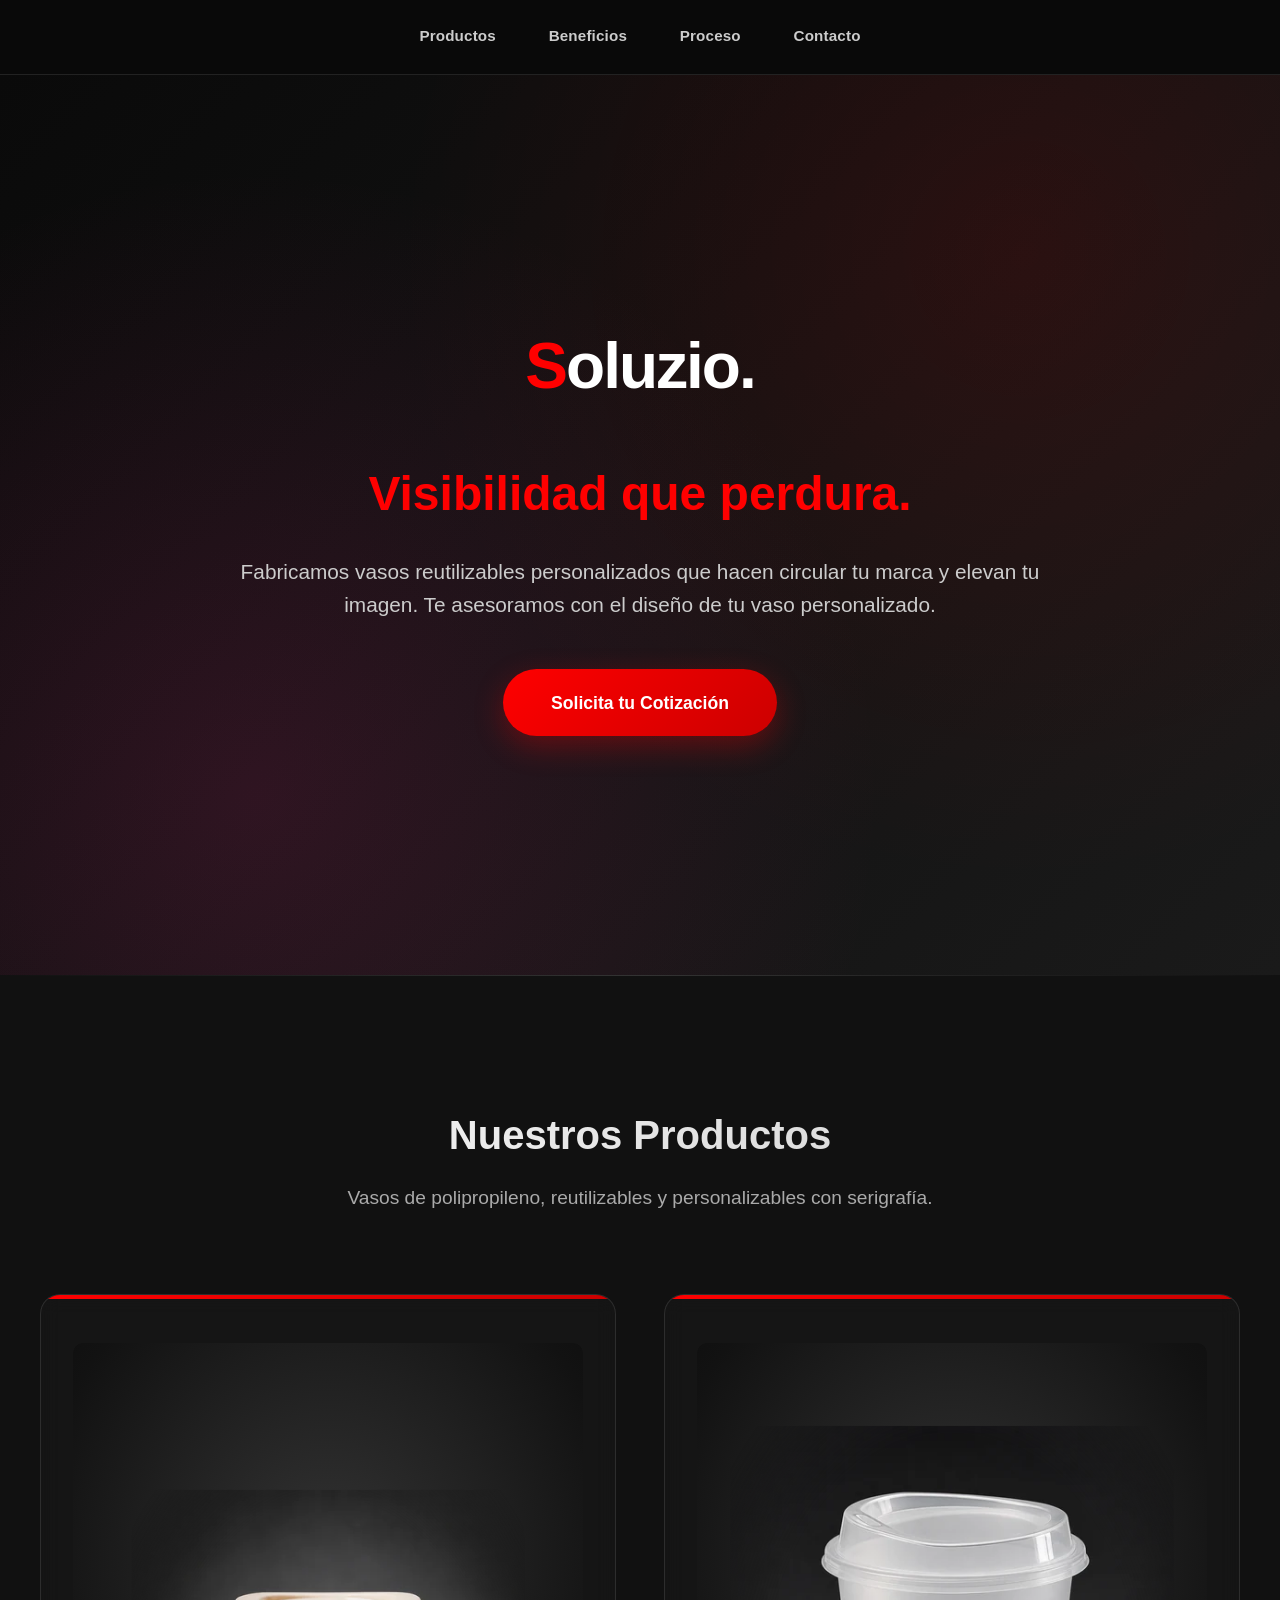
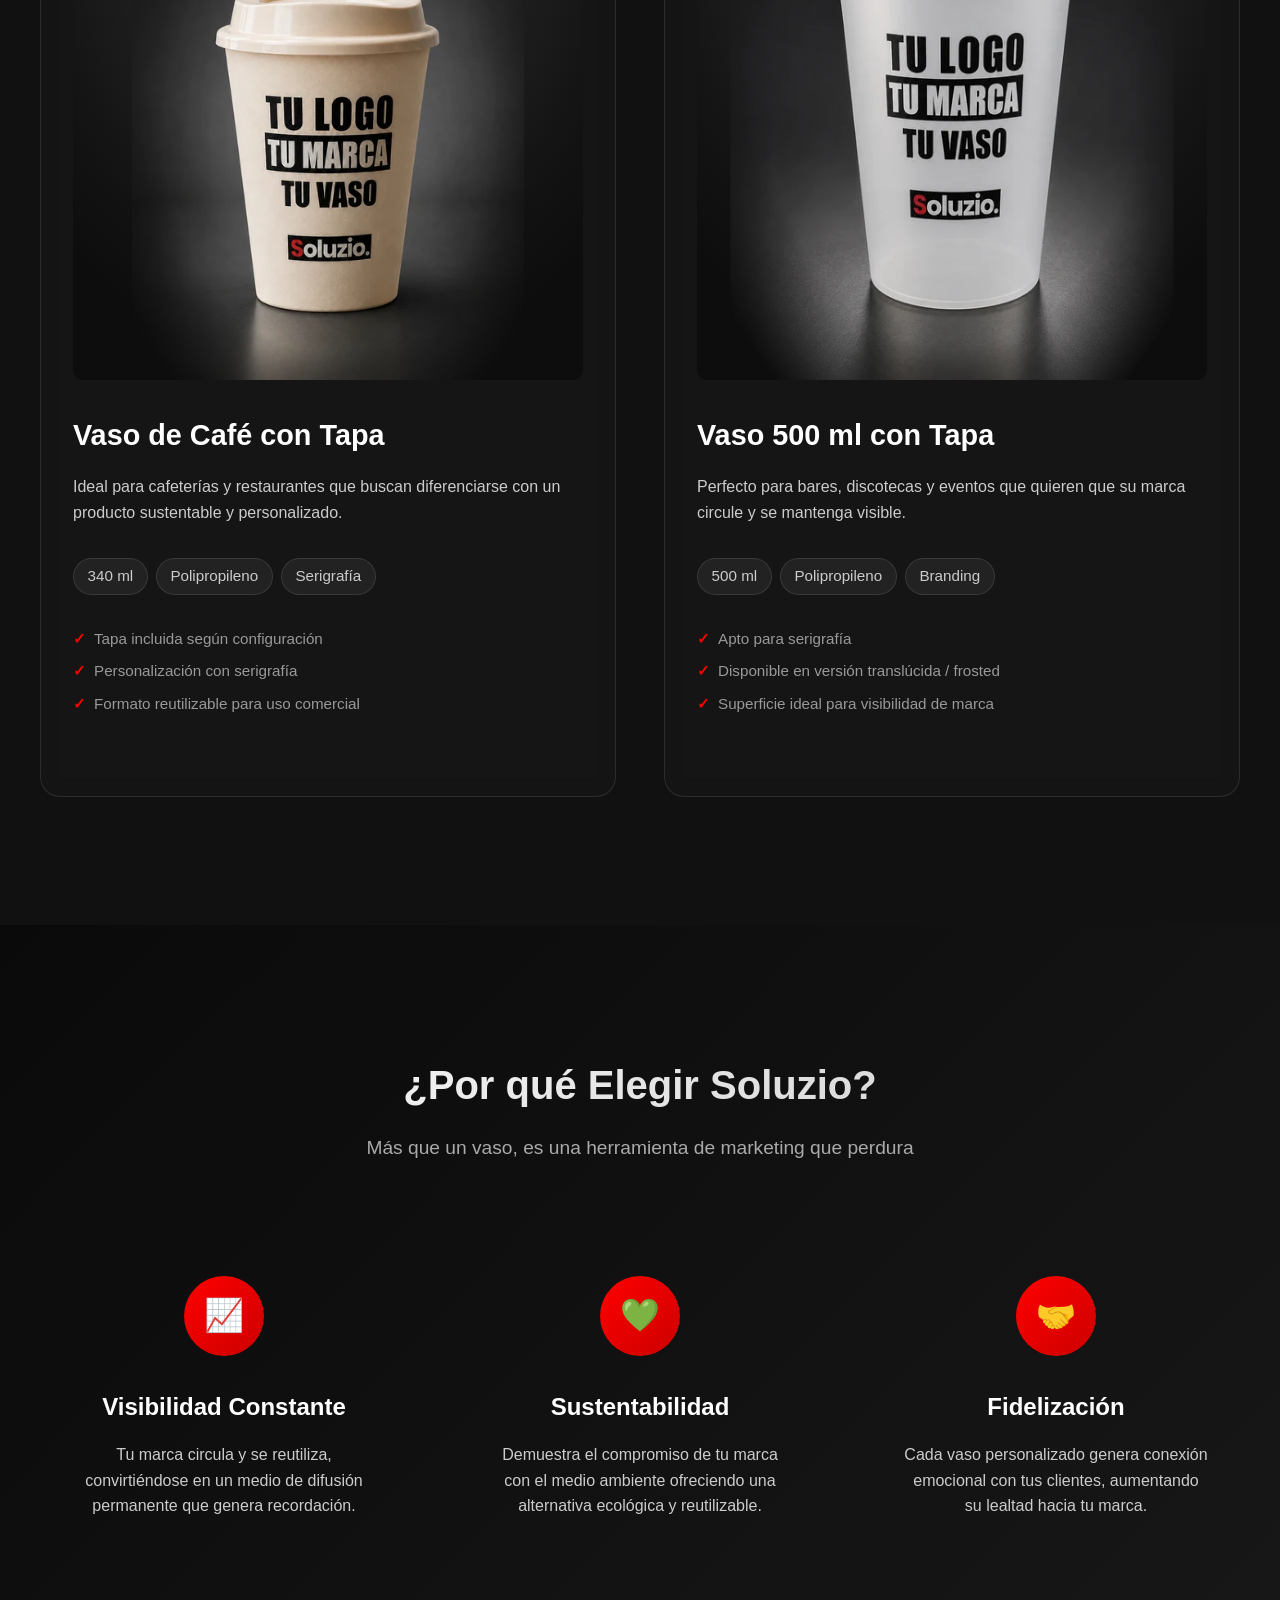
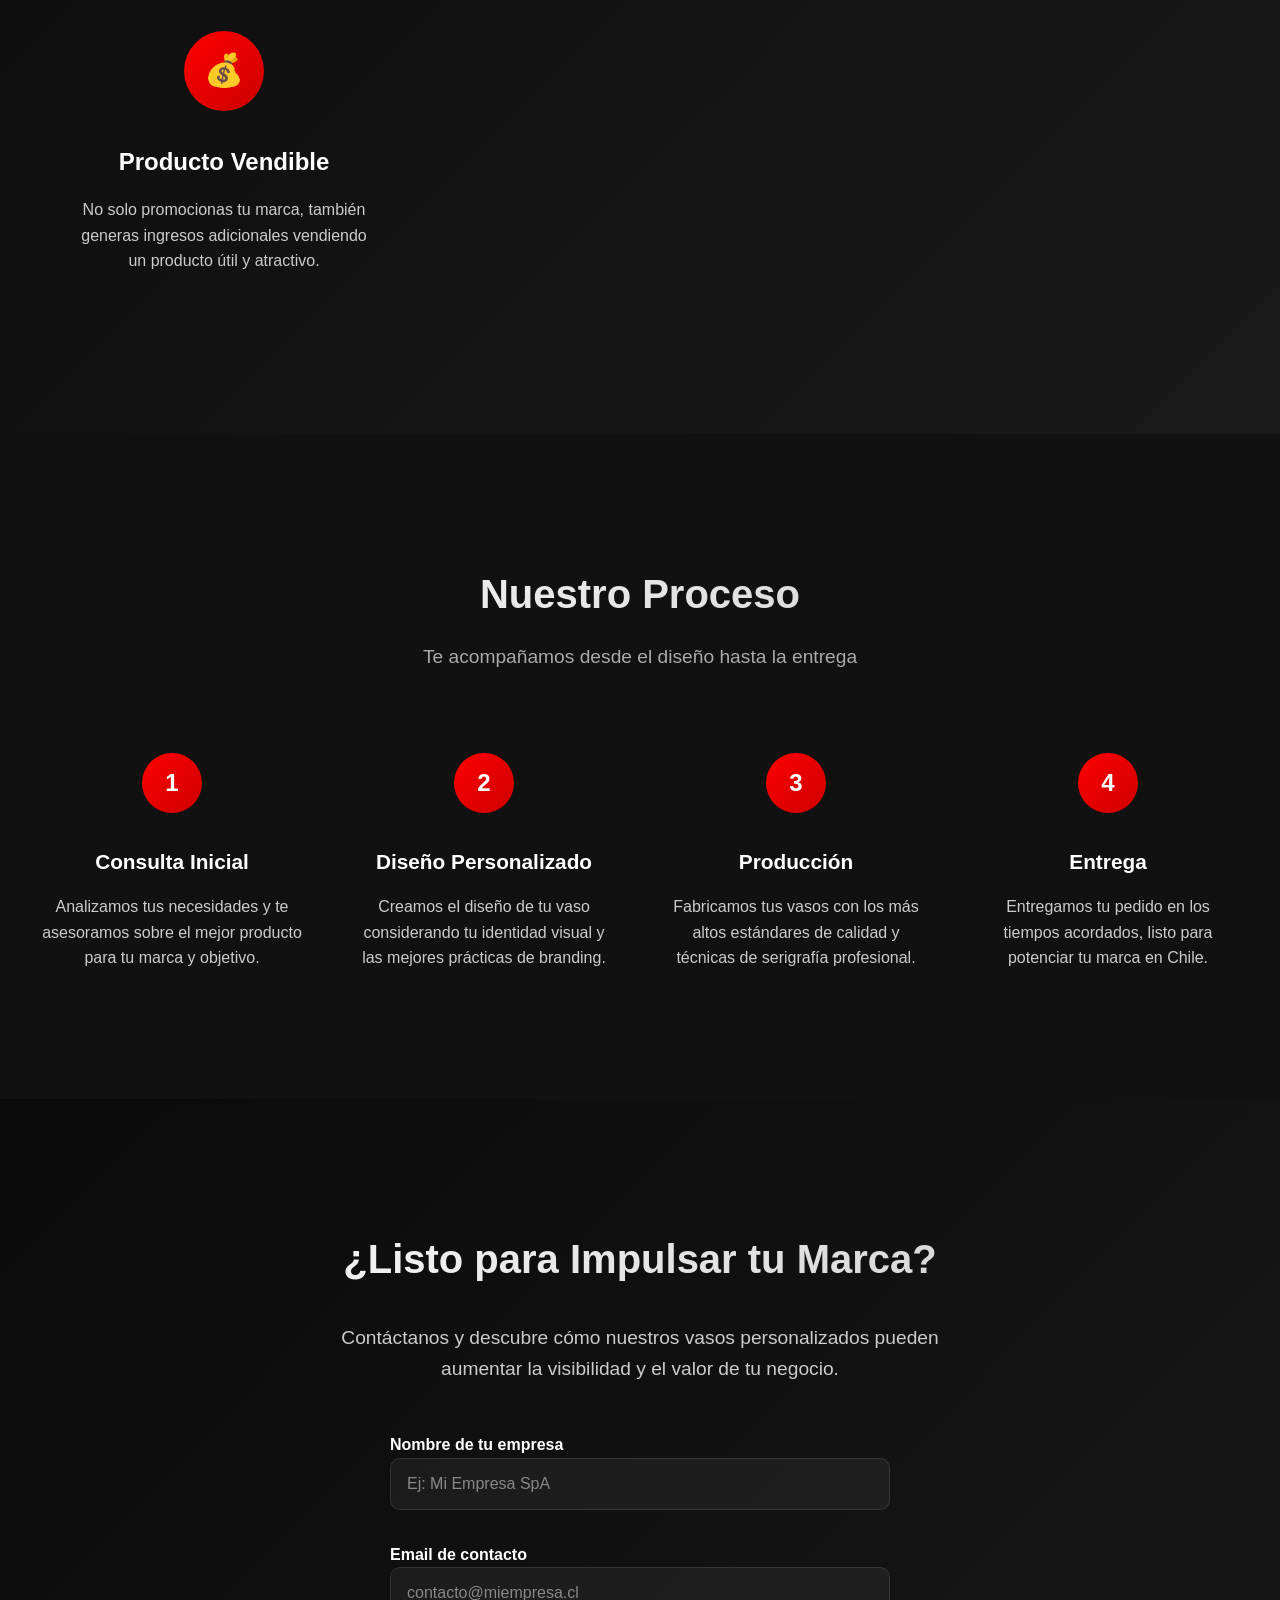
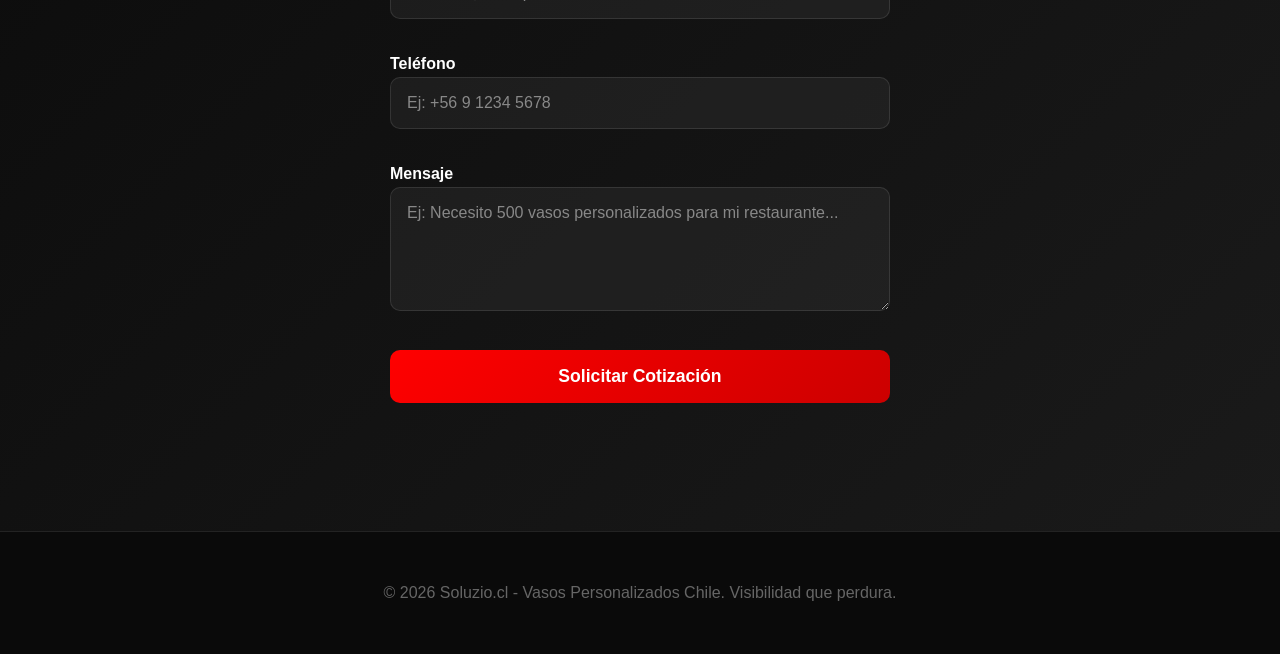
==== commit c5618719: "V3.1: productos con zona visual oscura + navegacion superior sutil Reemplaza el marco claro de V3 po" ====
--- a/index.html
+++ b/index.html
@@ -73,6 +73,14 @@
 <body>
     <!-- Hero Section -->
     <header role="banner">
+        <nav class="site-nav" aria-label="Navegación principal">
+            <ul class="site-nav-links">
+                <li><a href="#products">Productos</a></li>
+                <li><a href="#benefits">Beneficios</a></li>
+                <li><a href="#process">Proceso</a></li>
+                <li><a href="#contact">Contacto</a></li>
+            </ul>
+        </nav>
         <section class="hero" id="hero" aria-labelledby="hero-title">
             <div class="hero-content">
                 <h1 class="logo" id="hero-title"><span class="s">S</span>oluzio.</h1>
@@ -97,23 +105,23 @@
 
             <div class="products-grid">
                 <div class="product-card">
-                    <div class="product-image-frame">
+                    <div class="product-visual product-visual--cafe">
                         <picture>
                             <source
                                 type="image/webp"
-                                srcset="assets/img/vaso-cafe-340-beige-con-tapa-480.webp 480w, assets/img/vaso-cafe-340-beige-con-tapa-720.webp 720w"
-                                sizes="(max-width: 480px) 55vw, 260px"
+                                srcset="assets/img/producto-v3-1-cafe-340-beige-480.webp 480w, assets/img/producto-v3-1-cafe-340-beige-720.webp 720w"
+                                sizes="(max-width: 480px) 80vw, 420px"
                             >
                             <img
-                                src="assets/img/vaso-cafe-340-beige-con-tapa-480.png"
-                                srcset="assets/img/vaso-cafe-340-beige-con-tapa-480.png 480w, assets/img/vaso-cafe-340-beige-con-tapa-720.png 720w"
-                                sizes="(max-width: 480px) 55vw, 260px"
+                                src="assets/img/producto-v3-1-cafe-340-beige-480.png"
+                                srcset="assets/img/producto-v3-1-cafe-340-beige-480.png 480w, assets/img/producto-v3-1-cafe-340-beige-720.png 720w"
+                                sizes="(max-width: 480px) 80vw, 420px"
                                 width="720"
-                                height="987"
-                                alt="Vaso reutilizable beige de 340 ml con tapa para café"
+                                height="900"
+                                alt="Vaso de café reutilizable beige de 340 ml con tapa y ejemplo genérico de personalización"
                                 loading="lazy"
                                 decoding="async"
-                                class="product-image"
+                                class="product-photo"
                             >
                         </picture>
                     </div>
@@ -122,47 +130,53 @@
                         Ideal para cafeterías y restaurantes que buscan diferenciarse
                         con un producto sustentable y personalizado.
                     </p>
+                    <ul class="product-chips">
+                        <li>340 ml</li>
+                        <li>Polipropileno</li>
+                        <li>Serigrafía</li>
+                    </ul>
                     <ul class="product-features">
-                        <li>Material: Polipropileno</li>
-                        <li>Capacidad: 340 ml</li>
-                        <li>Incluye tapa según configuración disponible</li>
+                        <li>Tapa incluida según configuración</li>
                         <li>Personalización con serigrafía</li>
-                        <li>Formato reutilizable para uso comercial y promocional</li>
+                        <li>Formato reutilizable para uso comercial</li>
                     </ul>
                 </div>
 
                 <div class="product-card">
-                    <div class="product-image-frame">
+                    <div class="product-visual product-visual--frosted">
                         <picture>
                             <source
                                 type="image/webp"
-                                srcset="assets/img/vaso-frosted-500-translucido-tapa-clasica-480.webp 480w, assets/img/vaso-frosted-500-translucido-tapa-clasica-720.webp 720w"
-                                sizes="(max-width: 480px) 55vw, 260px"
+                                srcset="assets/img/producto-v3-1-frosted-500-480.webp 480w, assets/img/producto-v3-1-frosted-500-720.webp 720w"
+                                sizes="(max-width: 480px) 80vw, 420px"
                             >
                             <img
-                                src="assets/img/vaso-frosted-500-translucido-tapa-clasica-480.png"
-                                srcset="assets/img/vaso-frosted-500-translucido-tapa-clasica-480.png 480w, assets/img/vaso-frosted-500-translucido-tapa-clasica-720.png 720w"
-                                sizes="(max-width: 480px) 55vw, 260px"
+                                src="assets/img/producto-v3-1-frosted-500-480.png"
+                                srcset="assets/img/producto-v3-1-frosted-500-480.png 480w, assets/img/producto-v3-1-frosted-500-720.png 720w"
+                                sizes="(max-width: 480px) 80vw, 420px"
                                 width="720"
-                                height="1080"
-                                alt="Vaso frosted translúcido de 500 ml con superficie lisa y tapa clásica"
+                                height="900"
+                                alt="Vaso frosted de 500 ml con tapa y ejemplo genérico de personalización"
                                 loading="lazy"
                                 decoding="async"
-                                class="product-image"
+                                class="product-photo"
                             >
                         </picture>
                     </div>
-                    <h3 class="product-title">Vaso 500ml con Tapa</h3>
+                    <h3 class="product-title">Vaso 500 ml con Tapa</h3>
                     <p class="product-description">
                         Perfecto para bares, discotecas y eventos que quieren que
                         su marca circule y se mantenga visible.
                     </p>
+                    <ul class="product-chips">
+                        <li>500 ml</li>
+                        <li>Polipropileno</li>
+                        <li>Branding</li>
+                    </ul>
                     <ul class="product-features">
-                        <li>Capacidad: 500 ml</li>
-                        <li>Tapa incluida según configuración</li>
-                        <li>Opción frosted/lisa para serigrafía</li>
-                        <li>Opción IML premium con película integrada durante el moldeo</li>
-                        <li>Superficie apta para branding</li>
+                        <li>Apto para serigrafía</li>
+                        <li>Disponible en versión translúcida / frosted</li>
+                        <li>Superficie ideal para visibilidad de marca</li>
                     </ul>
                 </div>
             </div>
--- a/styles.css
+++ b/styles.css
@@ -85,6 +85,49 @@
   line-height: var(--line-height-normal);
 }
 
+/* Site Navigation */
+.site-nav {
+  position: relative;
+  z-index: 3;
+  padding: var(--spacing-sm) var(--spacing-md);
+  background: rgba(10, 10, 10, 0.55);
+  border-bottom: 1px solid var(--color-border);
+}
+
+.site-nav-links {
+  list-style: none;
+  display: flex;
+  justify-content: center;
+  align-items: center;
+  flex-wrap: wrap;
+  gap: var(--spacing-lg);
+  max-width: 1200px;
+  margin: 0 auto;
+}
+
+.site-nav-links a {
+  display: inline-block;
+  padding: 0.5rem 0.15rem;
+  color: var(--color-text-muted);
+  text-decoration: none;
+  font-size: var(--font-size-small);
+  font-weight: var(--font-weight-semibold);
+  letter-spacing: 0.01em;
+  border-bottom: 2px solid transparent;
+  transition: color var(--transition-fast), border-color var(--transition-fast);
+}
+
+.site-nav-links a:hover {
+  color: var(--color-text);
+  border-bottom-color: var(--color-primary);
+}
+
+.site-nav-links a:focus-visible {
+  outline: 2px solid var(--color-primary);
+  outline-offset: 4px;
+  border-radius: var(--radius-small);
+}
+
 /* Hero Section */
 .hero {
   min-height: 100vh;
@@ -233,7 +276,7 @@
   border: 1px solid var(--color-border);
   border-radius: var(--radius-large);
   padding: var(--spacing-lg) var(--spacing-md);
-  text-align: center;
+  text-align: left;
   transition: all var(--transition-normal);
   backdrop-filter: blur(10px);
   position: relative;
@@ -256,26 +299,37 @@
   background: linear-gradient(90deg, var(--color-primary), var(--color-primary-dark));
 }
 
-.product-image-frame {
+.product-visual {
   width: 100%;
-  max-width: 260px;
-  aspect-ratio: 3 / 4;
-  margin: 0 auto var(--spacing-md);
-  padding: var(--spacing-sm);
-  background: #f4efe6;
+  aspect-ratio: 1122 / 1402;
+  margin: 0 0 var(--spacing-md);
+  background: radial-gradient(ellipse 75% 65% at 50% 34%, #333333 0%, #202020 45%, #121212 78%, #0d0d0d 100%);
   border-radius: var(--radius-medium);
-  display: flex;
-  align-items: center;
-  justify-content: center;
+  display: block;
   overflow: hidden;
-  box-shadow: 0 18px 30px -16px rgba(0, 0, 0, 0.6);
-}
-
-.product-image {
+}
+
+.product-photo {
   width: 100%;
   height: 100%;
   object-fit: contain;
   display: block;
+  -webkit-mask-image: radial-gradient(ellipse 62% 68% at 50% 48%, #000 68%, transparent 100%);
+  mask-image: radial-gradient(ellipse 62% 68% at 50% 48%, #000 68%, transparent 100%);
+}
+
+/* Both source photos are framed identically (1122x1402, same studio setup).
+   Scaling from the bottom center keeps both cups grounded on the same visual
+   floor while making the 500 ml cup the tallest and the 340 ml cup read at
+   roughly 78% of that height, per the approved measured crop of each source. */
+.product-visual--frosted .product-photo {
+  transform: scale(0.87);
+  transform-origin: 50% 100%;
+}
+
+.product-visual--cafe .product-photo {
+  transform: scale(0.77);
+  transform-origin: 50% 100%;
 }
 
 .product-title {
@@ -289,6 +343,23 @@
   color: var(--color-text-muted);
   line-height: var(--line-height-normal);
   margin-bottom: var(--spacing-md);
+}
+
+.product-chips {
+  list-style: none;
+  display: flex;
+  flex-wrap: wrap;
+  gap: var(--spacing-xs);
+  margin-bottom: var(--spacing-md);
+}
+
+.product-chips li {
+  background: rgba(255, 255, 255, 0.06);
+  border: 1px solid var(--color-border);
+  border-radius: var(--radius-full);
+  padding: 0.35rem 0.85rem;
+  font-size: var(--font-size-small);
+  color: var(--color-text-muted);
 }
 
 .product-features {
@@ -572,6 +643,11 @@
   .products-grid {
     grid-template-columns: 1fr;
   }
+
+  .site-nav-links {
+    gap: var(--spacing-sm) var(--spacing-md);
+    font-size: var(--font-size-small);
+  }
 }
 
 /* Responsive - Tablet */
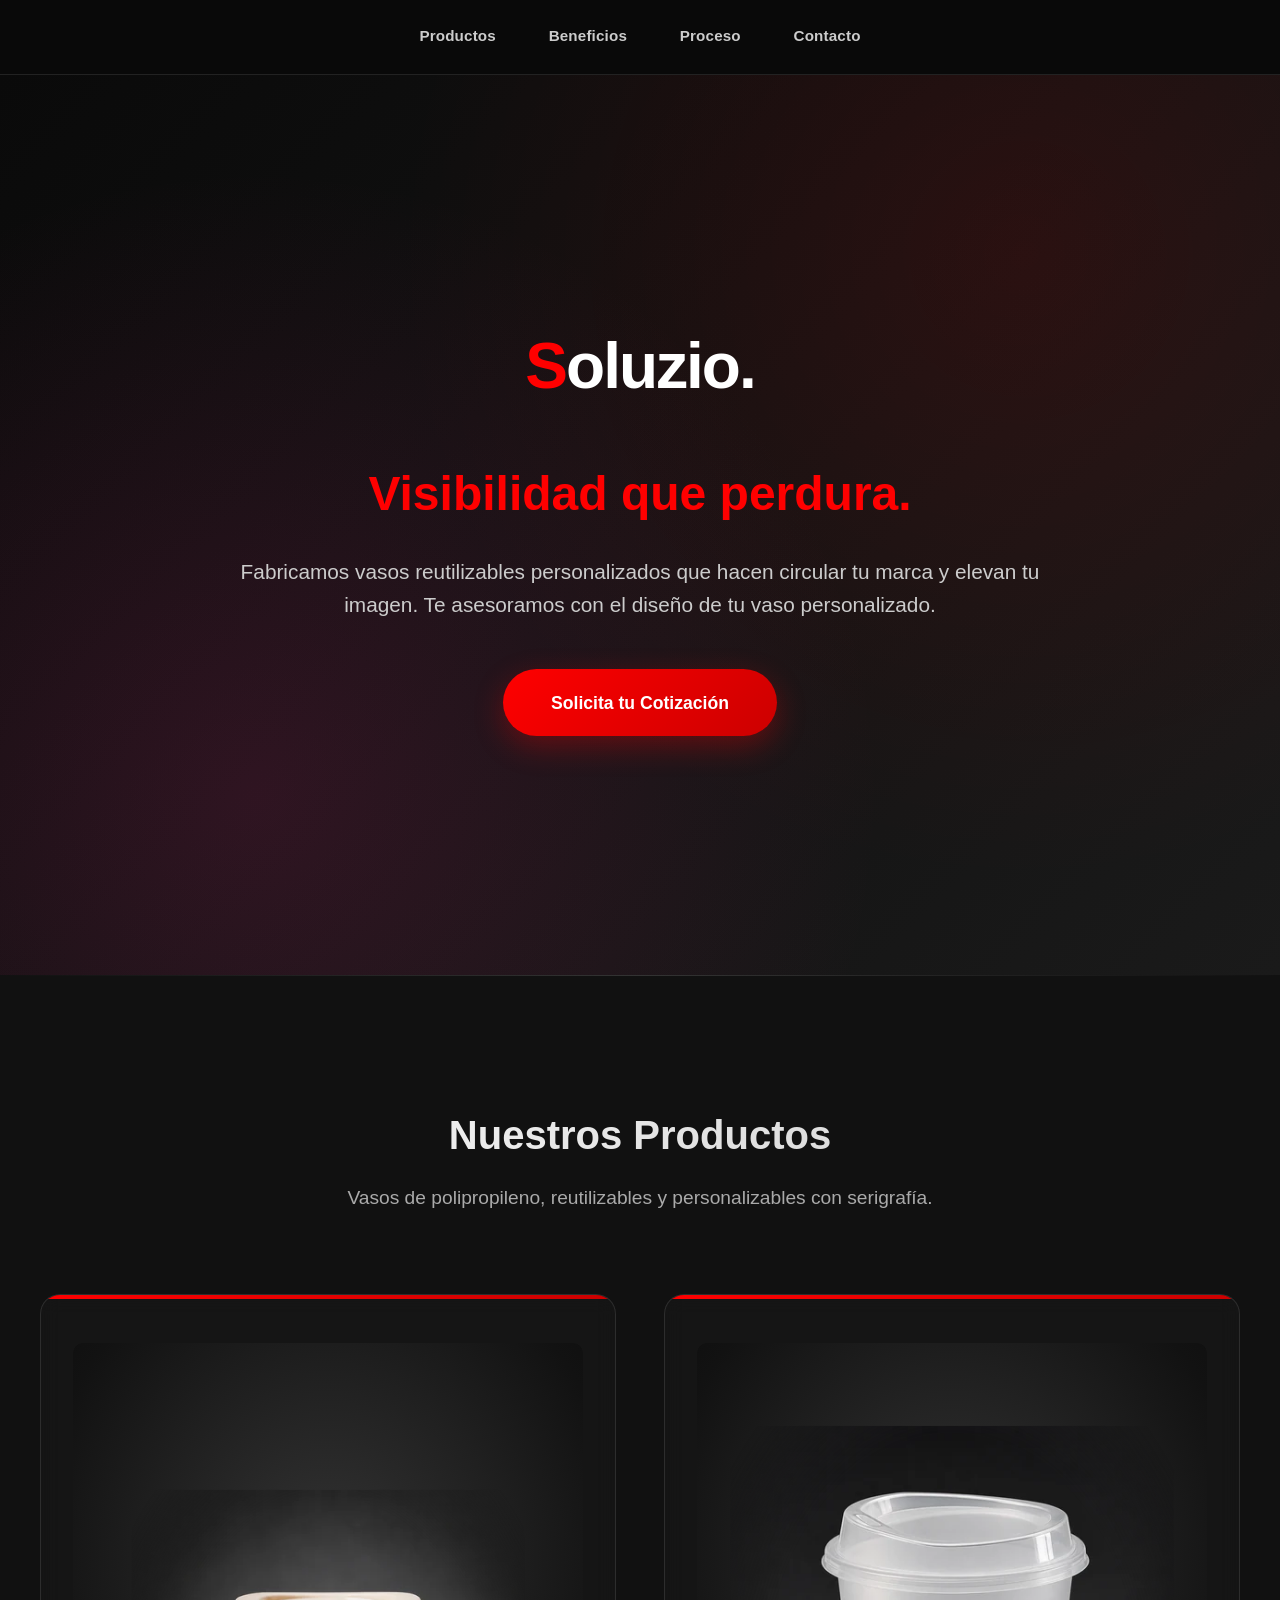
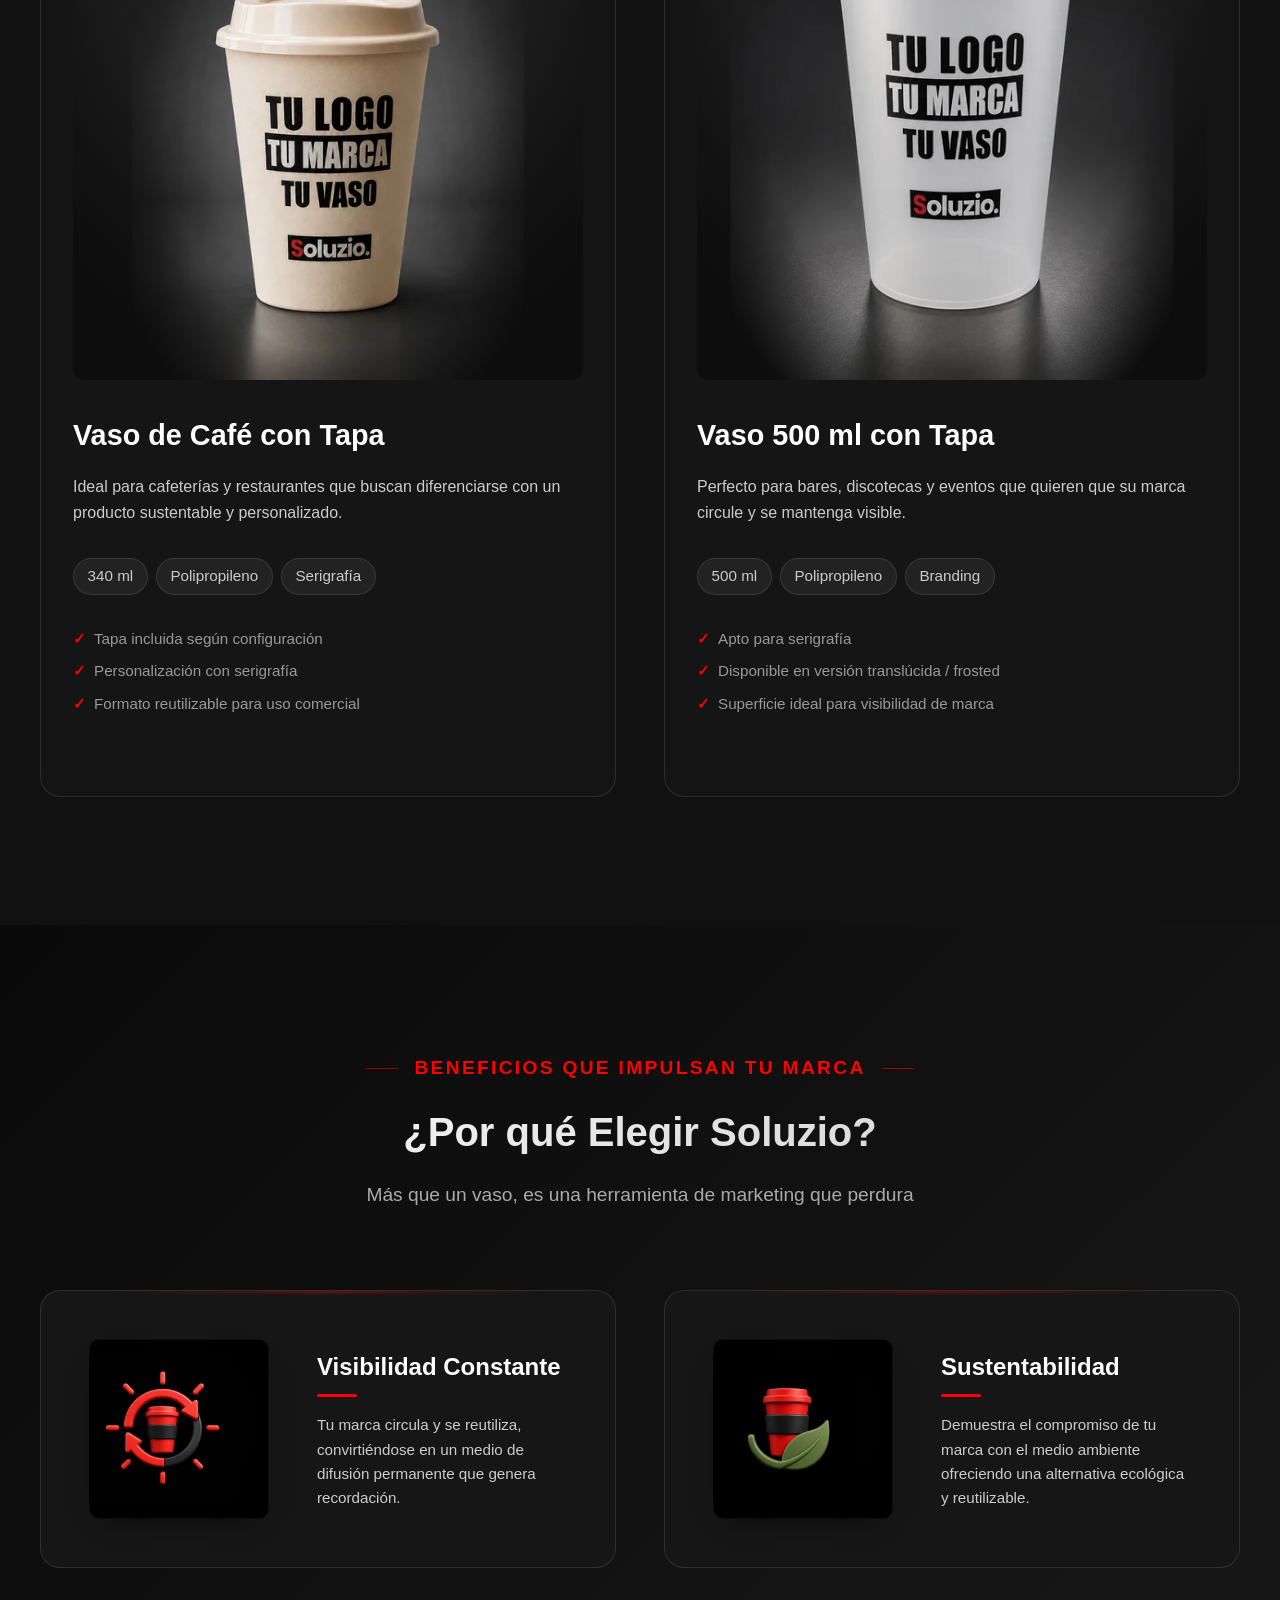
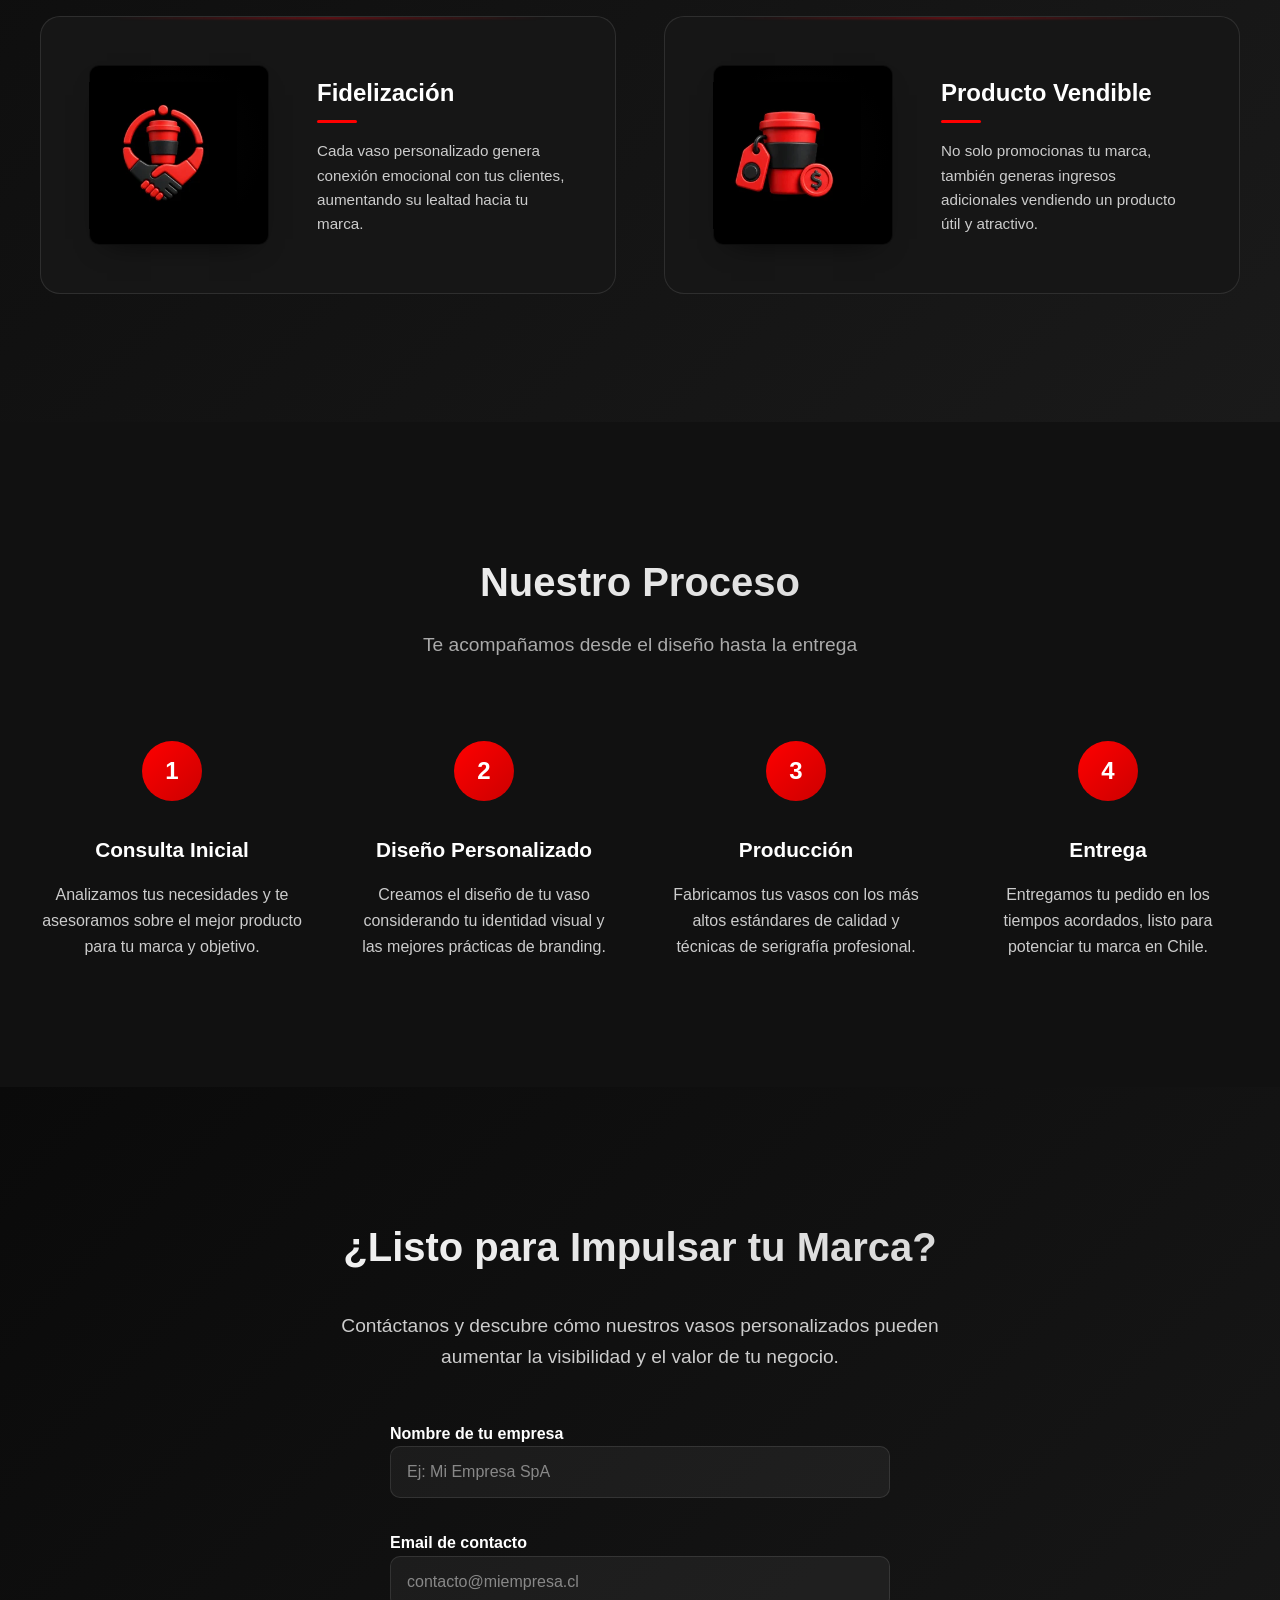
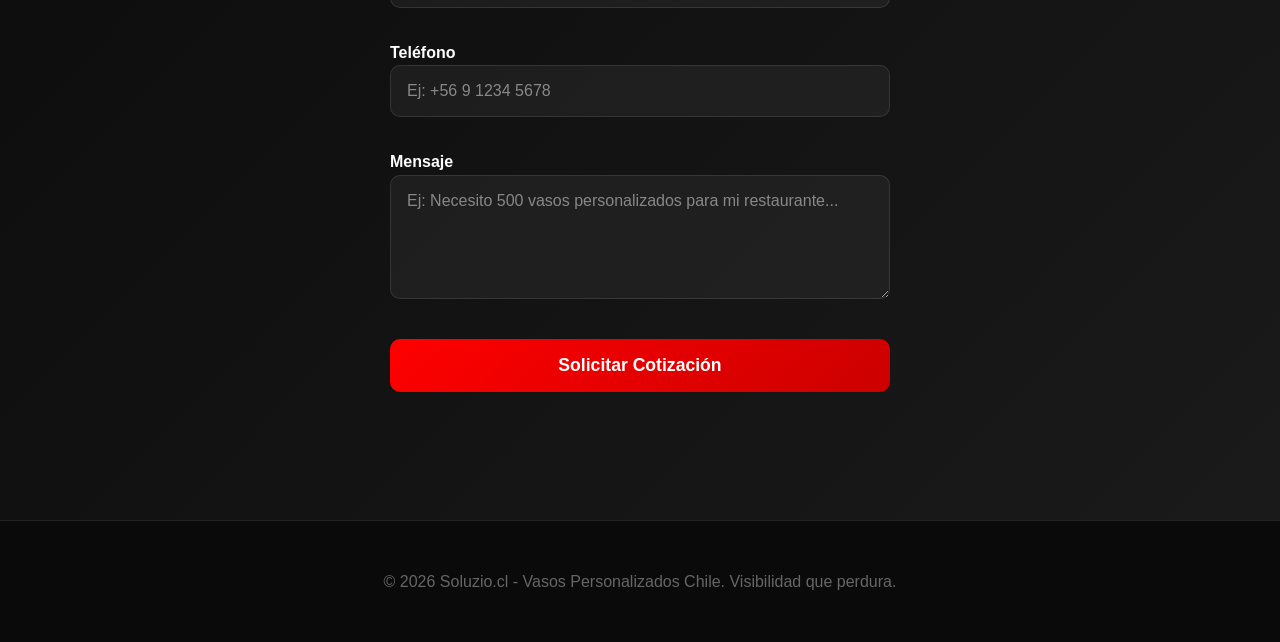
==== commit d7c0f8d4: "V3.2: iconografia real y layout premium en Por que Elegir Soluzio Reemplaza los 4 emojis de la secci" ====
--- a/index.html
+++ b/index.html
@@ -185,47 +185,130 @@
         <!-- Benefits Section -->
         <section class="benefits" id="benefits" aria-labelledby="benefits-title">
             <div class="container">
-                <h2 class="section-title" id="benefits-title">¿Por qué Elegir Soluzio?</h2>
-                <p class="section-subtitle">
-                    Más que un vaso, es una herramienta de marketing que perdura
-                </p>
-            
+                <div class="benefits-header">
+                    <p class="benefits-eyebrow">BENEFICIOS QUE IMPULSAN TU MARCA</p>
+                    <h2 class="section-title" id="benefits-title">¿Por qué Elegir Soluzio?</h2>
+                    <p class="section-subtitle">
+                        Más que un vaso, es una herramienta de marketing que perdura
+                    </p>
+                </div>
+
             <div class="benefits-grid">
-                <div class="benefit-card">
-                    <div class="benefit-icon">📈</div>
-                    <h3 class="benefit-title">Visibilidad Constante</h3>
-                    <p class="benefit-description">
-                        Tu marca circula y se reutiliza, convirtiéndose en un medio 
-                        de difusión permanente que genera recordación.
-                    </p>
-                </div>
-                
-                <div class="benefit-card">
-                    <div class="benefit-icon">💚</div>
-                    <h3 class="benefit-title">Sustentabilidad</h3>
-                    <p class="benefit-description">
-                        Demuestra el compromiso de tu marca con el medio ambiente 
-                        ofreciendo una alternativa ecológica y reutilizable.
-                    </p>
-                </div>
-                
-                <div class="benefit-card">
-                    <div class="benefit-icon">🤝</div>
-                    <h3 class="benefit-title">Fidelización</h3>
-                    <p class="benefit-description">
-                        Cada vaso personalizado genera conexión emocional con 
-                        tus clientes, aumentando su lealtad hacia tu marca.
-                    </p>
-                </div>
-                
-                <div class="benefit-card">
-                    <div class="benefit-icon">💰</div>
-                    <h3 class="benefit-title">Producto Vendible</h3>
-                    <p class="benefit-description">
-                        No solo promocionas tu marca, también generas ingresos 
-                        adicionales vendiendo un producto útil y atractivo.
-                    </p>
-                </div>
+                <article class="benefit-card">
+                    <div class="benefit-media">
+                        <picture>
+                            <source
+                                type="image/webp"
+                                srcset="assets/img/beneficio-visibilidad-256.webp 256w, assets/img/beneficio-visibilidad-384.webp 384w"
+                                sizes="(max-width: 767px) 136px, 180px"
+                            >
+                            <img
+                                src="assets/img/beneficio-visibilidad-384.jpg"
+                                width="384"
+                                height="384"
+                                alt=""
+                                loading="lazy"
+                                decoding="async"
+                                class="benefit-media-img"
+                            >
+                        </picture>
+                    </div>
+                    <div class="benefit-content">
+                        <h3 class="benefit-title">Visibilidad Constante</h3>
+                        <span class="benefit-accent" aria-hidden="true"></span>
+                        <p class="benefit-description">
+                            Tu marca circula y se reutiliza, convirtiéndose en un medio
+                            de difusión permanente que genera recordación.
+                        </p>
+                    </div>
+                </article>
+
+                <article class="benefit-card">
+                    <div class="benefit-media">
+                        <picture>
+                            <source
+                                type="image/webp"
+                                srcset="assets/img/beneficio-sustentabilidad-256.webp 256w, assets/img/beneficio-sustentabilidad-384.webp 384w"
+                                sizes="(max-width: 767px) 136px, 180px"
+                            >
+                            <img
+                                src="assets/img/beneficio-sustentabilidad-384.jpg"
+                                width="384"
+                                height="384"
+                                alt=""
+                                loading="lazy"
+                                decoding="async"
+                                class="benefit-media-img"
+                            >
+                        </picture>
+                    </div>
+                    <div class="benefit-content">
+                        <h3 class="benefit-title">Sustentabilidad</h3>
+                        <span class="benefit-accent" aria-hidden="true"></span>
+                        <p class="benefit-description">
+                            Demuestra el compromiso de tu marca con el medio ambiente
+                            ofreciendo una alternativa ecológica y reutilizable.
+                        </p>
+                    </div>
+                </article>
+
+                <article class="benefit-card">
+                    <div class="benefit-media">
+                        <picture>
+                            <source
+                                type="image/webp"
+                                srcset="assets/img/beneficio-fidelizacion-256.webp 256w, assets/img/beneficio-fidelizacion-384.webp 384w"
+                                sizes="(max-width: 767px) 136px, 180px"
+                            >
+                            <img
+                                src="assets/img/beneficio-fidelizacion-384.jpg"
+                                width="384"
+                                height="384"
+                                alt=""
+                                loading="lazy"
+                                decoding="async"
+                                class="benefit-media-img"
+                            >
+                        </picture>
+                    </div>
+                    <div class="benefit-content">
+                        <h3 class="benefit-title">Fidelización</h3>
+                        <span class="benefit-accent" aria-hidden="true"></span>
+                        <p class="benefit-description">
+                            Cada vaso personalizado genera conexión emocional con
+                            tus clientes, aumentando su lealtad hacia tu marca.
+                        </p>
+                    </div>
+                </article>
+
+                <article class="benefit-card">
+                    <div class="benefit-media">
+                        <picture>
+                            <source
+                                type="image/webp"
+                                srcset="assets/img/beneficio-producto-vendible-256.webp 256w, assets/img/beneficio-producto-vendible-384.webp 384w"
+                                sizes="(max-width: 767px) 136px, 180px"
+                            >
+                            <img
+                                src="assets/img/beneficio-producto-vendible-384.jpg"
+                                width="384"
+                                height="384"
+                                alt=""
+                                loading="lazy"
+                                decoding="async"
+                                class="benefit-media-img"
+                            >
+                        </picture>
+                    </div>
+                    <div class="benefit-content">
+                        <h3 class="benefit-title">Producto Vendible</h3>
+                        <span class="benefit-accent" aria-hidden="true"></span>
+                        <p class="benefit-description">
+                            No solo promocionas tu marca, también generas ingresos
+                            adicionales vendiendo un producto útil y atractivo.
+                        </p>
+                    </div>
+                </article>
             </div>
         </div>
     </section>
--- a/styles.css
+++ b/styles.css
@@ -386,38 +386,167 @@
   background: linear-gradient(135deg, var(--color-bg-dark) 0%, var(--color-bg-light) 100%);
 }
 
-.benefits-grid {
-  display: grid;
-  grid-template-columns: repeat(auto-fit, minmax(280px, 1fr));
-  gap: var(--spacing-lg);
-}
-
-.benefit-card {
+.benefits-header {
   text-align: center;
-  padding: var(--spacing-md);
-}
-
-.benefit-icon {
-  width: 80px;
-  height: 80px;
-  background: linear-gradient(135deg, var(--color-primary), var(--color-primary-dark));
-  border-radius: 50%;
+  margin-bottom: var(--spacing-2xl);
+}
+
+.benefits-eyebrow {
   display: flex;
   align-items: center;
   justify-content: center;
-  margin: 0 auto var(--spacing-md);
-  font-size: var(--font-size-4xl);
+  gap: var(--spacing-sm);
+  color: var(--color-primary);
+  font-size: var(--font-size-large);
+  font-weight: var(--font-weight-bold);
+  letter-spacing: 0.12em;
+  margin-bottom: var(--spacing-sm);
+}
+
+.benefits-eyebrow::before,
+.benefits-eyebrow::after {
+  content: '';
+  width: 32px;
+  height: 1px;
+  background: var(--color-primary);
+  opacity: 0.6;
+}
+
+.benefits-header .section-subtitle {
+  margin-bottom: 0;
+}
+
+.benefits-grid {
+  display: grid;
+  grid-template-columns: repeat(2, 1fr);
+  gap: var(--spacing-lg);
+}
+
+.benefit-card {
+  display: flex;
+  align-items: center;
+  gap: var(--spacing-lg);
+  text-align: left;
+  padding: var(--spacing-lg);
+  background: #161616;
+  border: 1px solid var(--color-border);
+  border-radius: var(--radius-large);
+  position: relative;
+  overflow: hidden;
+}
+
+.benefit-card::before {
+  content: '';
+  position: absolute;
+  top: 0;
+  left: 12%;
+  right: 12%;
+  height: 2px;
+  background: linear-gradient(90deg, transparent, rgba(227, 7, 19, 0.55), transparent);
+  filter: blur(1px);
+}
+
+.benefit-media {
+  flex: 0 0 auto;
+  width: 180px;
+  height: 180px;
+  border-radius: var(--radius-medium);
+  background: radial-gradient(circle at 50% 45%, #050505 0%, #000000 65%, #000000 100%);
+  box-shadow:
+    inset 0 0 0 1px rgba(255, 255, 255, 0.05),
+    0 12px 28px -18px rgba(0, 0, 0, 0.85);
+  display: flex;
+  align-items: center;
+  justify-content: center;
+  overflow: hidden;
+}
+
+.benefit-media-img {
+  width: 82%;
+  height: 82%;
+  object-fit: contain;
+  display: block;
+}
+
+.benefit-content {
+  flex: 1 1 auto;
+  min-width: 0;
+  overflow-wrap: break-word;
 }
 
 .benefit-title {
   font-size: var(--font-size-2xl);
   font-weight: var(--font-weight-semibold);
+  color: var(--color-text);
+  margin-bottom: var(--spacing-xs);
+  -webkit-hyphens: auto;
+  hyphens: auto;
+}
+
+.benefit-accent {
+  display: block;
+  width: 40px;
+  height: 3px;
+  border-radius: var(--radius-small);
+  background: var(--color-primary);
   margin-bottom: var(--spacing-sm);
 }
 
 .benefit-description {
   color: var(--color-text-muted);
   line-height: var(--line-height-normal);
+  font-size: var(--font-size-small);
+}
+
+@media (max-width: 767px) {
+  .benefits-eyebrow {
+    display: block;
+  }
+
+  .benefits-eyebrow::before,
+  .benefits-eyebrow::after {
+    display: none;
+  }
+
+  .benefits-grid {
+    grid-template-columns: 1fr;
+  }
+
+  .benefit-card {
+    flex-direction: column;
+    align-items: flex-start;
+  }
+
+  .benefit-media {
+    width: 136px;
+    height: 136px;
+  }
+}
+
+/* 768px is the narrowest width that keeps the two-column row layout (per
+   handoff: reduce icon/gap here, but do not switch to a third structure).
+   The default 180px icon plus full padding leaves too little room for the
+   text column at this exact card width, so this range trims spacing and
+   uses the lower end of the approved 168-190px desktop icon range. */
+@media (min-width: 768px) and (max-width: 899px) {
+  .benefits {
+    padding-left: var(--spacing-sm);
+    padding-right: var(--spacing-sm);
+  }
+
+  .benefits-grid {
+    gap: var(--spacing-sm);
+  }
+
+  .benefit-card {
+    gap: var(--spacing-sm);
+    padding: var(--spacing-md) var(--spacing-sm);
+  }
+
+  .benefit-media {
+    width: 168px;
+    height: 168px;
+  }
 }
 
 /* Process Section */
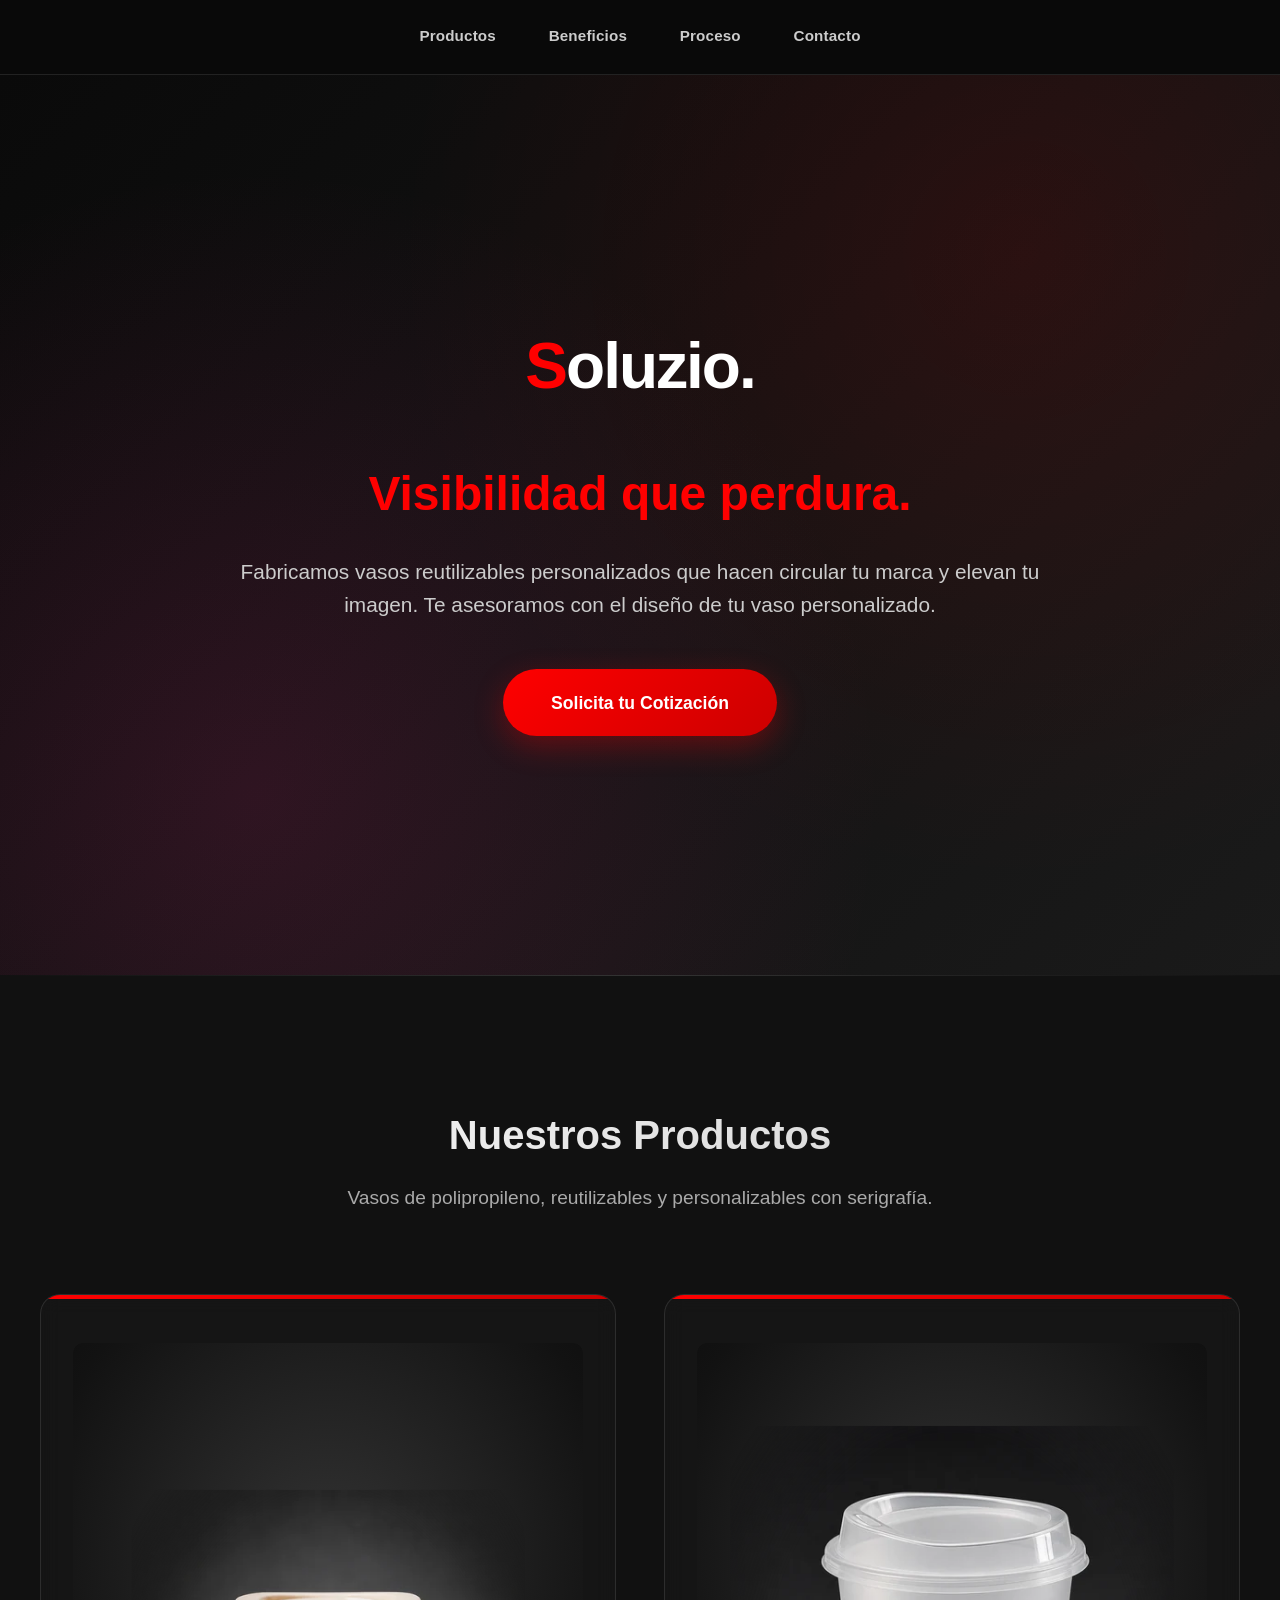
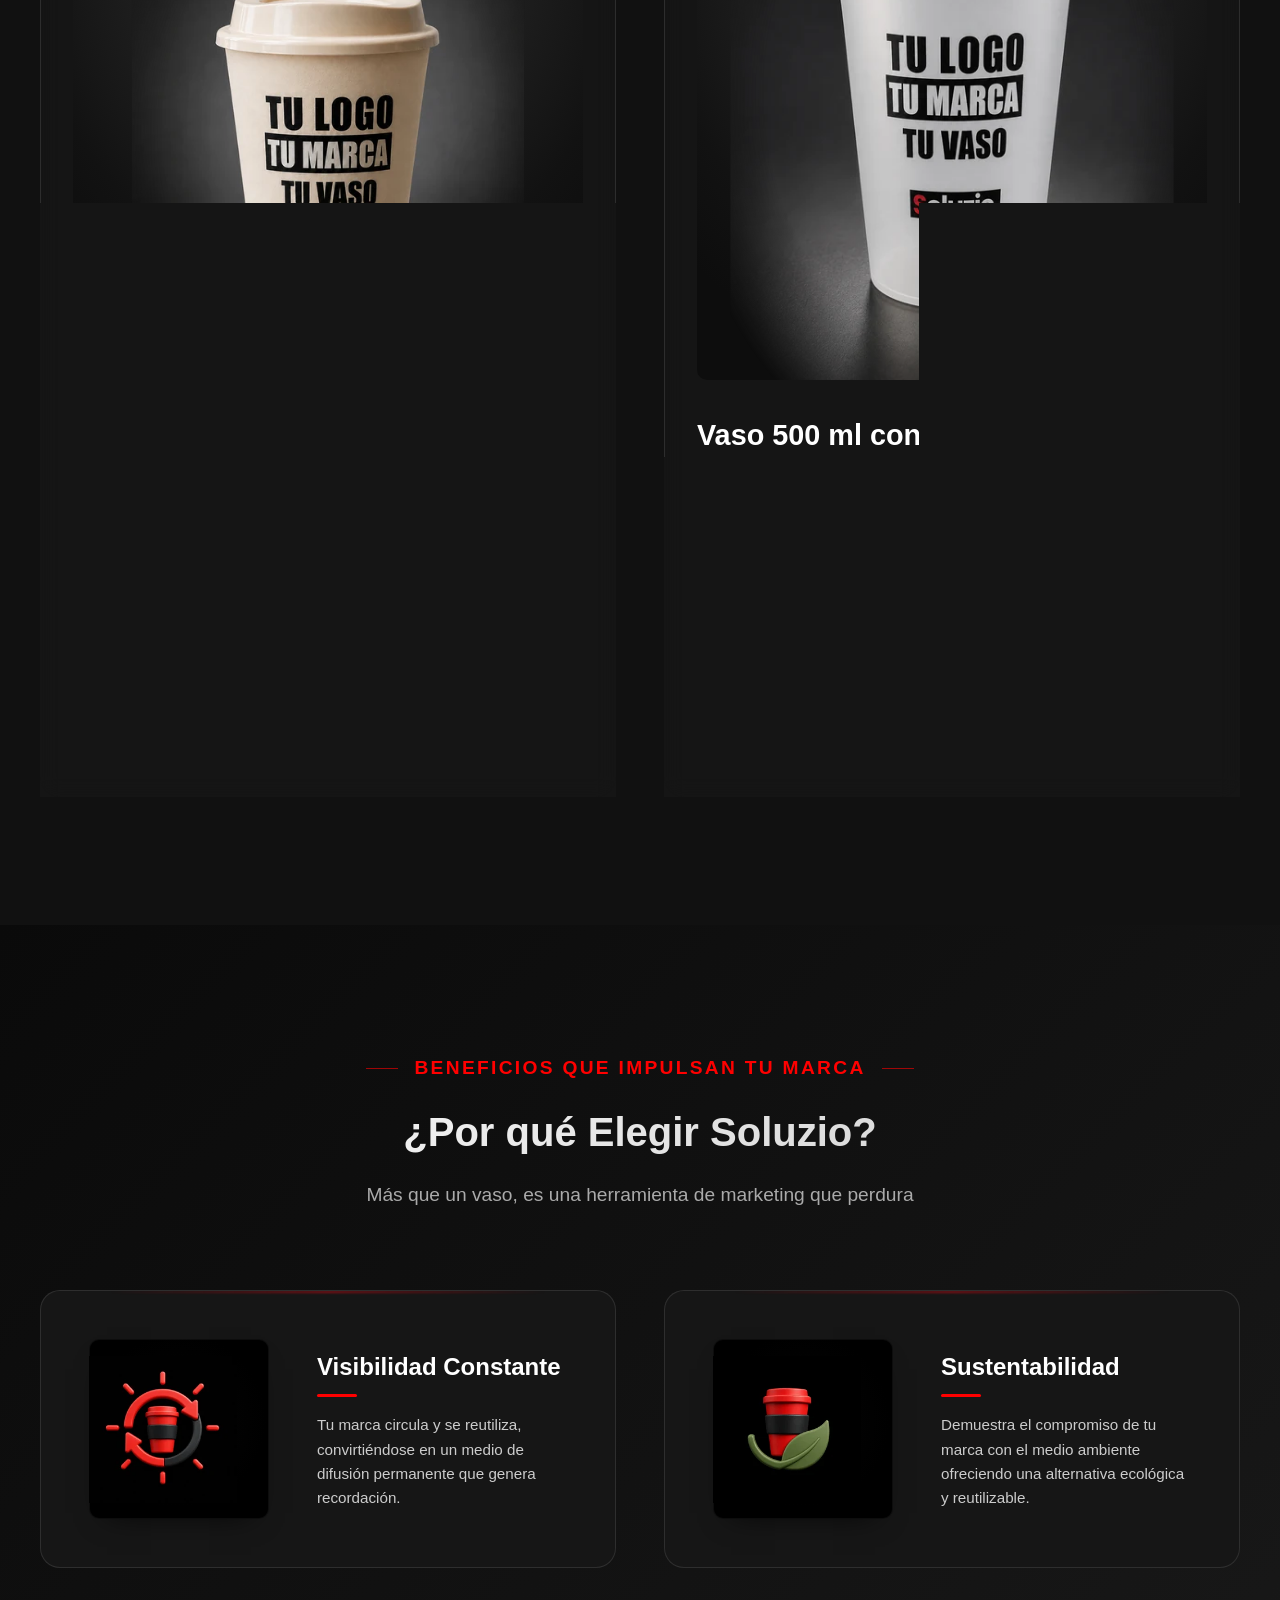
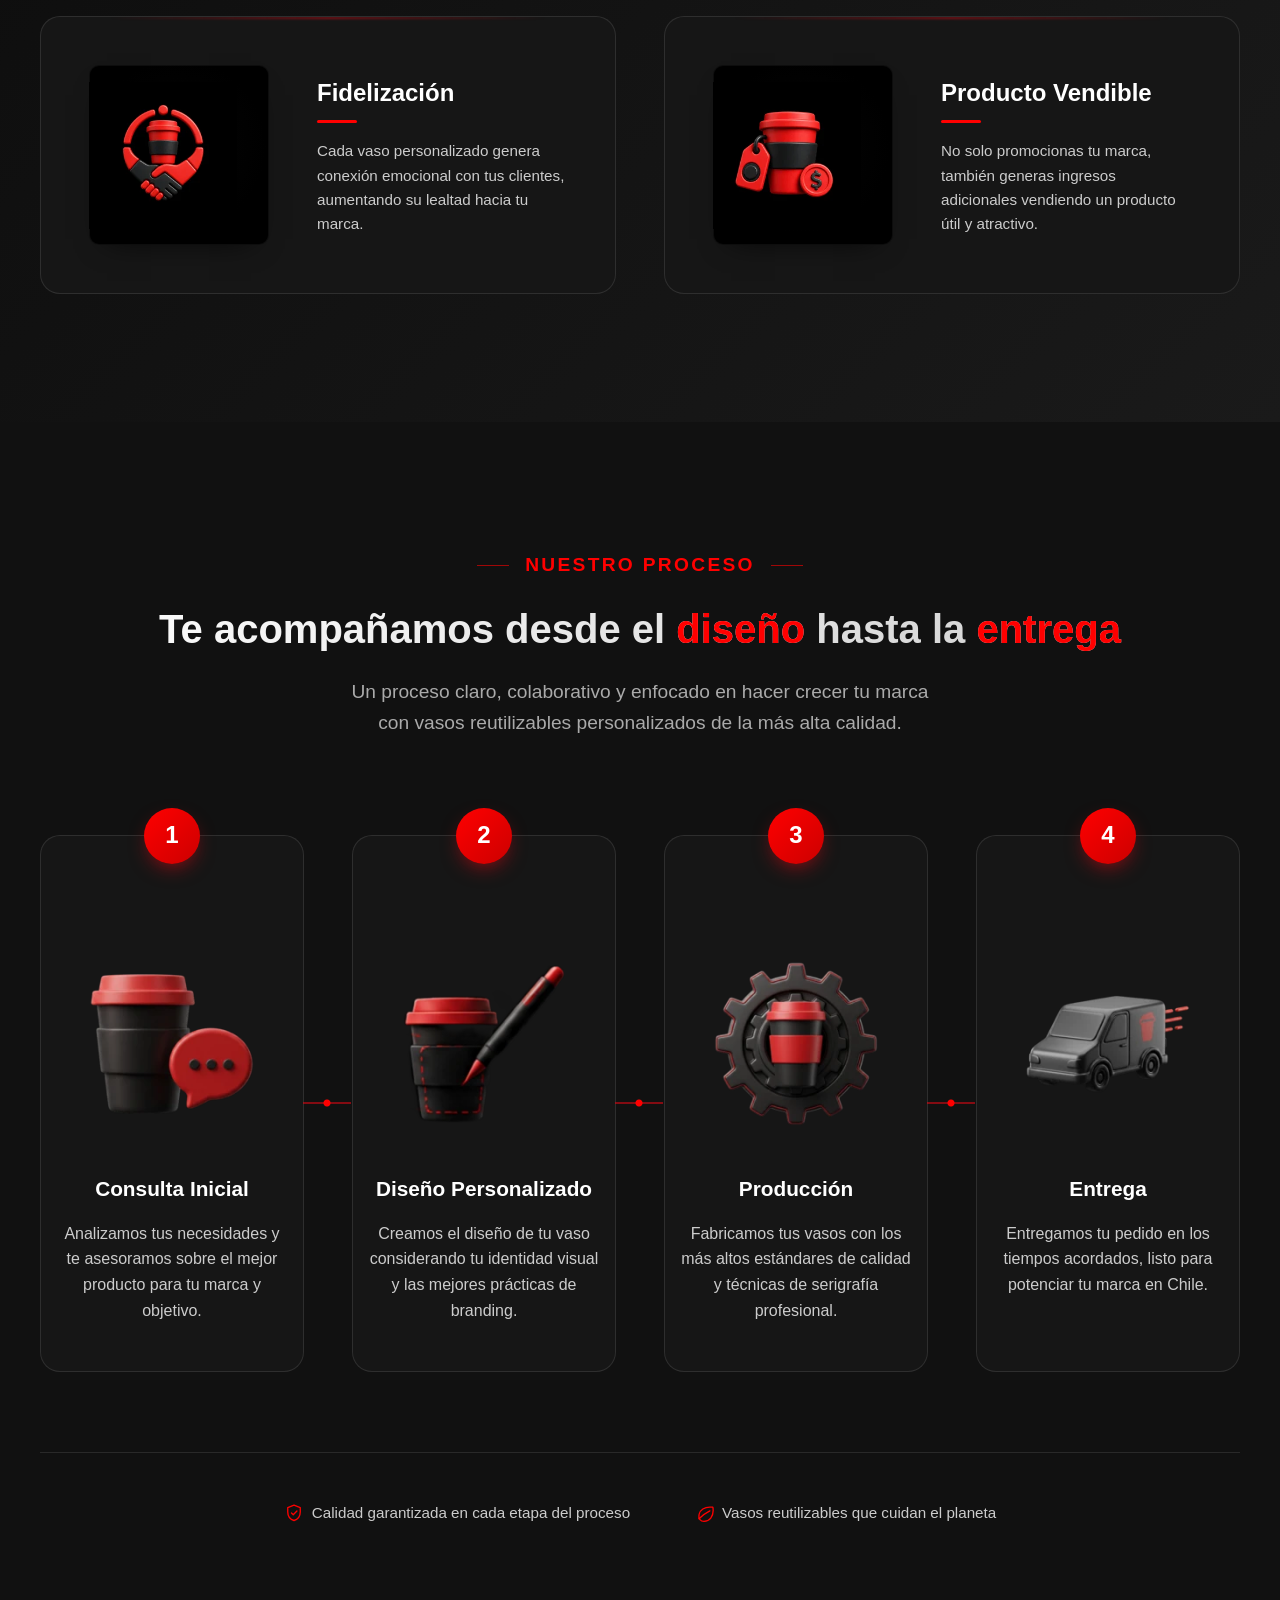
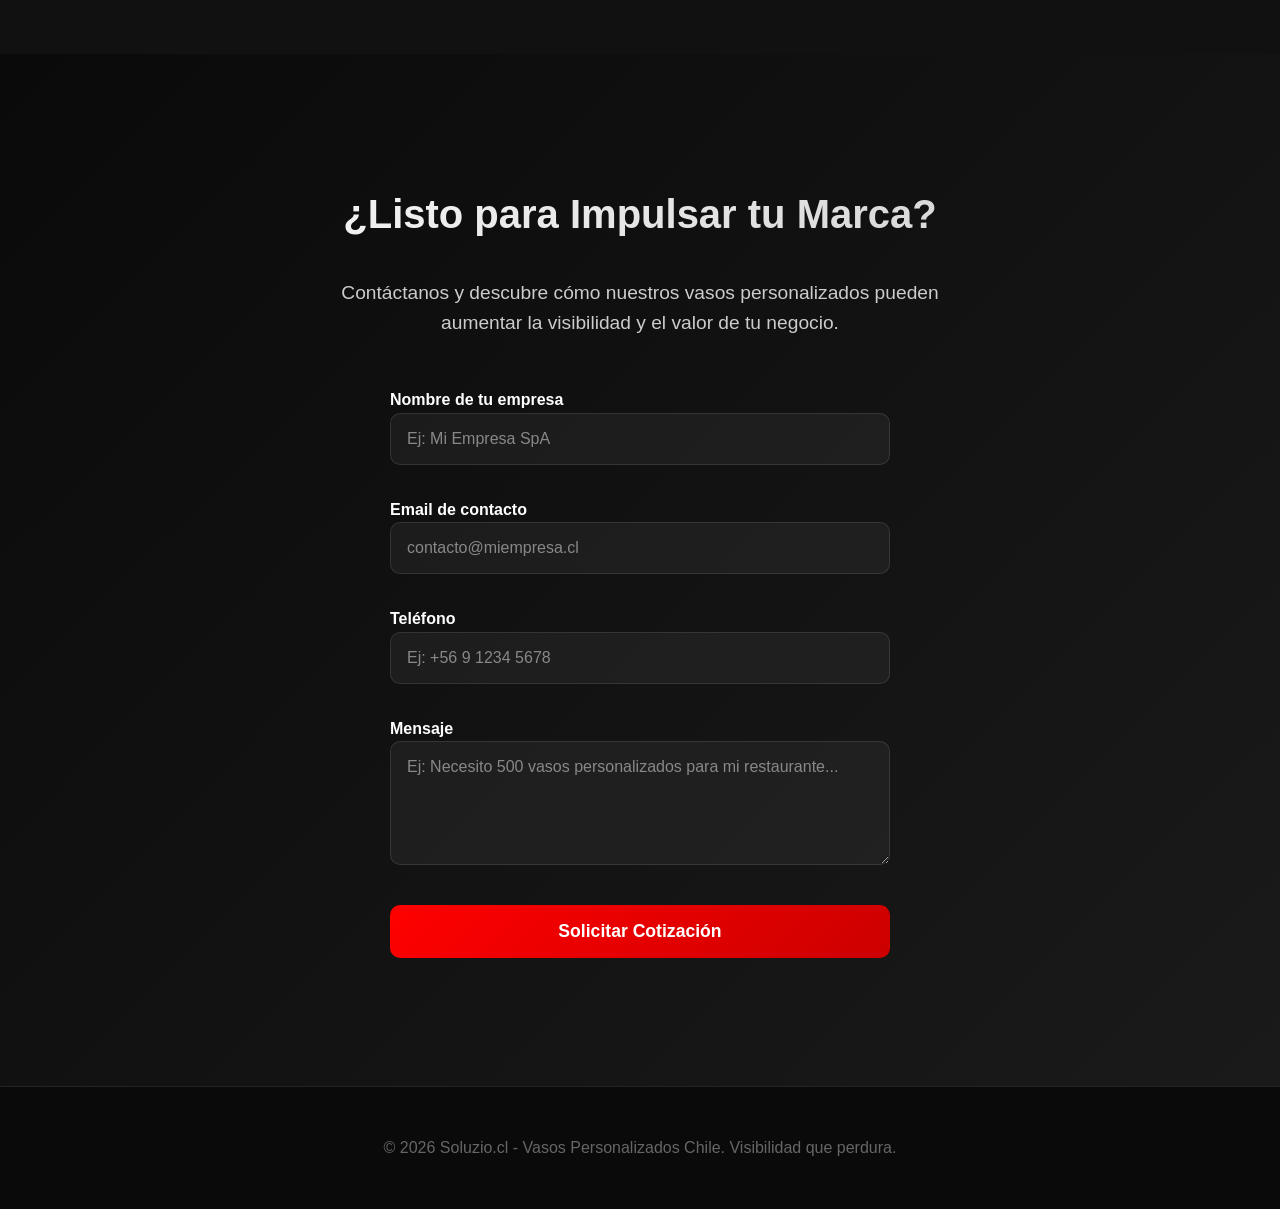
==== commit e92a4f97: "feat: rediseñar sección Nuestro Proceso con iconografía 3D real Reemplaza los círculos numerados sin" ====
--- a/index.html
+++ b/index.html
@@ -315,47 +315,92 @@
         <!-- Process Section -->
         <section class="process" id="process" aria-labelledby="process-title">
             <div class="container">
-                <h2 class="section-title" id="process-title">Nuestro Proceso</h2>
-                <p class="section-subtitle">
-                    Te acompañamos desde el diseño hasta la entrega
-                </p>
-            
+                <div class="process-header">
+                    <p class="process-eyebrow">NUESTRO PROCESO</p>
+                    <h2 class="section-title" id="process-title">Te acompañamos desde el <span class="text-accent">diseño</span> hasta la <span class="text-accent">entrega</span></h2>
+                    <p class="section-subtitle">
+                        Un proceso claro, colaborativo y enfocado en hacer crecer tu marca
+                        con vasos reutilizables personalizados de la más alta calidad.
+                    </p>
+                </div>
+
             <div class="process-steps">
                 <div class="process-step">
                     <div class="step-number">1</div>
+                    <div class="step-icon">
+                        <picture>
+                            <source type="image/webp" srcset="assets/img/proceso-consulta-inicial-256.webp 256w, assets/img/proceso-consulta-inicial-512.webp 512w" sizes="(max-width: 768px) 250px, (max-width: 1024px) 320px, 224px">
+                            <img src="assets/img/proceso-consulta-inicial-512.png" width="512" height="512" alt="Ícono de consulta inicial: vaso reutilizable Soluzio junto a un globo de conversación" loading="lazy" decoding="async" class="step-icon-img">
+                        </picture>
+                    </div>
                     <h3 class="step-title">Consulta Inicial</h3>
                     <p class="step-description">
-                        Analizamos tus necesidades y te asesoramos sobre el mejor 
+                        Analizamos tus necesidades y te asesoramos sobre el mejor
                         producto para tu marca y objetivo.
                     </p>
                 </div>
-                
+
                 <div class="process-step">
                     <div class="step-number">2</div>
+                    <div class="step-icon">
+                        <picture>
+                            <source type="image/webp" srcset="assets/img/proceso-diseno-personalizado-256.webp 256w, assets/img/proceso-diseno-personalizado-512.webp 512w" sizes="(max-width: 768px) 250px, (max-width: 1024px) 320px, 224px">
+                            <img src="assets/img/proceso-diseno-personalizado-512.png" width="512" height="512" alt="Ícono de diseño personalizado: vaso reutilizable Soluzio con lápiz de diseño sobre un área de selección" loading="lazy" decoding="async" class="step-icon-img">
+                        </picture>
+                    </div>
                     <h3 class="step-title">Diseño Personalizado</h3>
                     <p class="step-description">
-                        Creamos el diseño de tu vaso considerando tu identidad 
+                        Creamos el diseño de tu vaso considerando tu identidad
                         visual y las mejores prácticas de branding.
                     </p>
                 </div>
-                
+
                 <div class="process-step">
                     <div class="step-number">3</div>
+                    <div class="step-icon">
+                        <picture>
+                            <source type="image/webp" srcset="assets/img/proceso-produccion-256.webp 256w, assets/img/proceso-produccion-512.webp 512w" sizes="(max-width: 768px) 250px, (max-width: 1024px) 320px, 224px">
+                            <img src="assets/img/proceso-produccion-512.png" width="512" height="512" alt="Ícono de producción: vaso reutilizable Soluzio dentro de un engranaje" loading="lazy" decoding="async" class="step-icon-img">
+                        </picture>
+                    </div>
                     <h3 class="step-title">Producción</h3>
                     <p class="step-description">
-                        Fabricamos tus vasos con los más altos estándares de 
+                        Fabricamos tus vasos con los más altos estándares de
                         calidad y técnicas de serigrafía profesional.
                     </p>
                 </div>
-                
+
                 <div class="process-step">
                     <div class="step-number">4</div>
+                    <div class="step-icon">
+                        <picture>
+                            <source type="image/webp" srcset="assets/img/proceso-entrega-256.webp 256w, assets/img/proceso-entrega-512.webp 512w" sizes="(max-width: 768px) 250px, (max-width: 1024px) 320px, 224px">
+                            <img src="assets/img/proceso-entrega-512.png" width="512" height="512" alt="Ícono de entrega: furgón de reparto con líneas de movimiento" loading="lazy" decoding="async" class="step-icon-img">
+                        </picture>
+                    </div>
                     <h3 class="step-title">Entrega</h3>
                     <p class="step-description">
-                        Entregamos tu pedido en los tiempos acordados, 
+                        Entregamos tu pedido en los tiempos acordados,
                         listo para potenciar tu marca en Chile.
                     </p>
                 </div>
+            </div>
+
+            <div class="process-footer">
+                <p class="process-footer-item">
+                    <svg class="process-footer-icon" viewBox="0 0 24 24" aria-hidden="true" focusable="false">
+                        <path d="M12 2.5 4.5 5.5v5.2c0 4.9 3.2 8.9 7.5 10.3 4.3-1.4 7.5-5.4 7.5-10.3V5.5L12 2.5Z" fill="none" stroke="currentColor" stroke-width="1.6" stroke-linejoin="round"/>
+                        <path d="m9 12 2.1 2.1L15.5 9.5" fill="none" stroke="currentColor" stroke-width="1.6" stroke-linecap="round" stroke-linejoin="round"/>
+                    </svg>
+                    Calidad garantizada en cada etapa del proceso
+                </p>
+                <p class="process-footer-item">
+                    <svg class="process-footer-icon" viewBox="0 0 24 24" aria-hidden="true" focusable="false">
+                        <path d="M19 5c-6 0-12 3-13 9-1 5 2 8 6 8 7 0 11-6 11-13 0-1.4-.1-2.8-.4-4Z" fill="none" stroke="currentColor" stroke-width="1.6" stroke-linejoin="round"/>
+                        <path d="M6 19c4-4 8-7 13-9.5" fill="none" stroke="currentColor" stroke-width="1.6" stroke-linecap="round"/>
+                    </svg>
+                    Vasos reutilizables que cuidan el planeta
+                </p>
             </div>
         </div>
     </section>
--- a/styles.css
+++ b/styles.css
@@ -555,29 +555,128 @@
   background: var(--color-bg-medium);
 }
 
+.process-header {
+  text-align: center;
+  margin-bottom: var(--spacing-2xl);
+}
+
+.process-eyebrow {
+  display: flex;
+  align-items: center;
+  justify-content: center;
+  gap: var(--spacing-sm);
+  color: var(--color-primary);
+  font-size: var(--font-size-large);
+  font-weight: var(--font-weight-bold);
+  letter-spacing: 0.12em;
+  margin-bottom: var(--spacing-sm);
+}
+
+.process-eyebrow::before,
+.process-eyebrow::after {
+  content: '';
+  width: 32px;
+  height: 1px;
+  background: var(--color-primary);
+  opacity: 0.6;
+}
+
+.process-header .section-subtitle {
+  margin-bottom: 0;
+}
+
+.section-title .text-accent {
+  color: var(--color-primary);
+  -webkit-text-fill-color: var(--color-primary);
+}
+
 .process-steps {
   display: grid;
-  grid-template-columns: repeat(auto-fit, minmax(250px, 1fr));
+  grid-template-columns: repeat(4, 1fr);
   gap: var(--spacing-lg);
-  margin-top: var(--spacing-xl);
+  margin-top: calc(var(--spacing-2xl) + var(--spacing-sm));
 }
 
 .process-step {
   text-align: center;
   position: relative;
+  min-width: 0;
+  padding: calc(var(--spacing-lg) + var(--spacing-sm)) var(--spacing-sm) var(--spacing-lg);
+  background: #161616;
+  border: 1px solid var(--color-border);
+  border-radius: var(--radius-large);
+  display: flex;
+  flex-direction: column;
+  align-items: center;
+  transition: transform var(--transition-normal), border-color var(--transition-normal), box-shadow var(--transition-normal);
+}
+
+.process-step:hover {
+  transform: translateY(-10px);
+  border-color: rgba(255, 0, 0, 0.3);
+  box-shadow: var(--shadow-large);
+}
+
+@media (prefers-reduced-motion: reduce) {
+  .process-step {
+    transition: none;
+  }
+
+  .process-step:hover {
+    transform: none;
+  }
+}
+
+/* Connector: a short line + red dot in the gap after each card except the
+   last, centered on the card's own height (not pinned to the badge). Hidden
+   below 1025px where the grid stops being a single row. */
+.process-step:not(:last-child)::after {
+  content: '';
+  position: absolute;
+  top: 50%;
+  left: 100%;
+  width: var(--spacing-lg);
+  height: 10px;
+  transform: translateY(-50%);
+  background:
+    radial-gradient(circle at center, var(--color-primary) 0 3px, transparent 4px) center / 10px 10px no-repeat,
+    linear-gradient(90deg, rgba(227, 7, 19, 0.55), rgba(227, 7, 19, 0.55)) center / 100% 2px no-repeat;
+  pointer-events: none;
 }
 
 .step-number {
-  width: 60px;
-  height: 60px;
+  position: absolute;
+  top: 0;
+  left: 50%;
+  transform: translate(-50%, -50%);
+  width: 56px;
+  height: 56px;
   background: linear-gradient(135deg, var(--color-primary), var(--color-primary-dark));
   border-radius: 50%;
   display: flex;
   align-items: center;
   justify-content: center;
-  margin: 0 auto var(--spacing-md);
   font-size: var(--font-size-2xl);
   font-weight: var(--font-weight-bold);
+  box-shadow: 0 8px 20px -6px rgba(227, 7, 19, 0.65);
+  z-index: 2;
+}
+
+.step-icon {
+  width: 224px;
+  max-width: 100%;
+  margin: var(--spacing-md) auto var(--spacing-sm);
+  display: flex;
+  align-items: center;
+  justify-content: center;
+}
+
+.step-icon-img {
+  width: 100%;
+  height: auto;
+  max-width: 100%;
+  object-fit: contain;
+  display: block;
 }
 
 .step-title {
@@ -589,6 +688,32 @@
 .step-description {
   color: var(--color-text-muted);
   line-height: var(--line-height-normal);
+}
+
+.process-footer {
+  display: flex;
+  flex-wrap: wrap;
+  align-items: center;
+  justify-content: center;
+  gap: var(--spacing-sm) var(--spacing-xl);
+  margin-top: var(--spacing-2xl);
+  padding-top: var(--spacing-lg);
+  border-top: 1px solid var(--color-border);
+}
+
+.process-footer-item {
+  display: flex;
+  align-items: center;
+  gap: var(--spacing-xs);
+  color: var(--color-text-muted);
+  font-size: var(--font-size-small);
+}
+
+.process-footer-icon {
+  width: 20px;
+  height: 20px;
+  flex-shrink: 0;
+  color: var(--color-primary);
 }
 
 /* Contact Section */
@@ -773,9 +898,25 @@
     grid-template-columns: 1fr;
   }
 
+  .process-steps {
+    grid-template-columns: 1fr;
+  }
+
+  .step-icon {
+    width: 250px;
+  }
+
   .site-nav-links {
     gap: var(--spacing-sm) var(--spacing-md);
     font-size: var(--font-size-small);
+  }
+}
+
+/* Process connector line only makes sense in the single-row, 4-column
+   desktop layout; hidden wherever the grid wraps to 2 or 1 column. */
+@media (max-width: 1024px) {
+  .process-step:not(:last-child)::after {
+    display: none;
   }
 }
 
@@ -787,6 +928,10 @@
     grid-template-columns: repeat(2, 1fr);
   }
 
+  .step-icon {
+    width: 320px;
+  }
+
   .hero-headline {
     font-size: 2.5rem;
   }
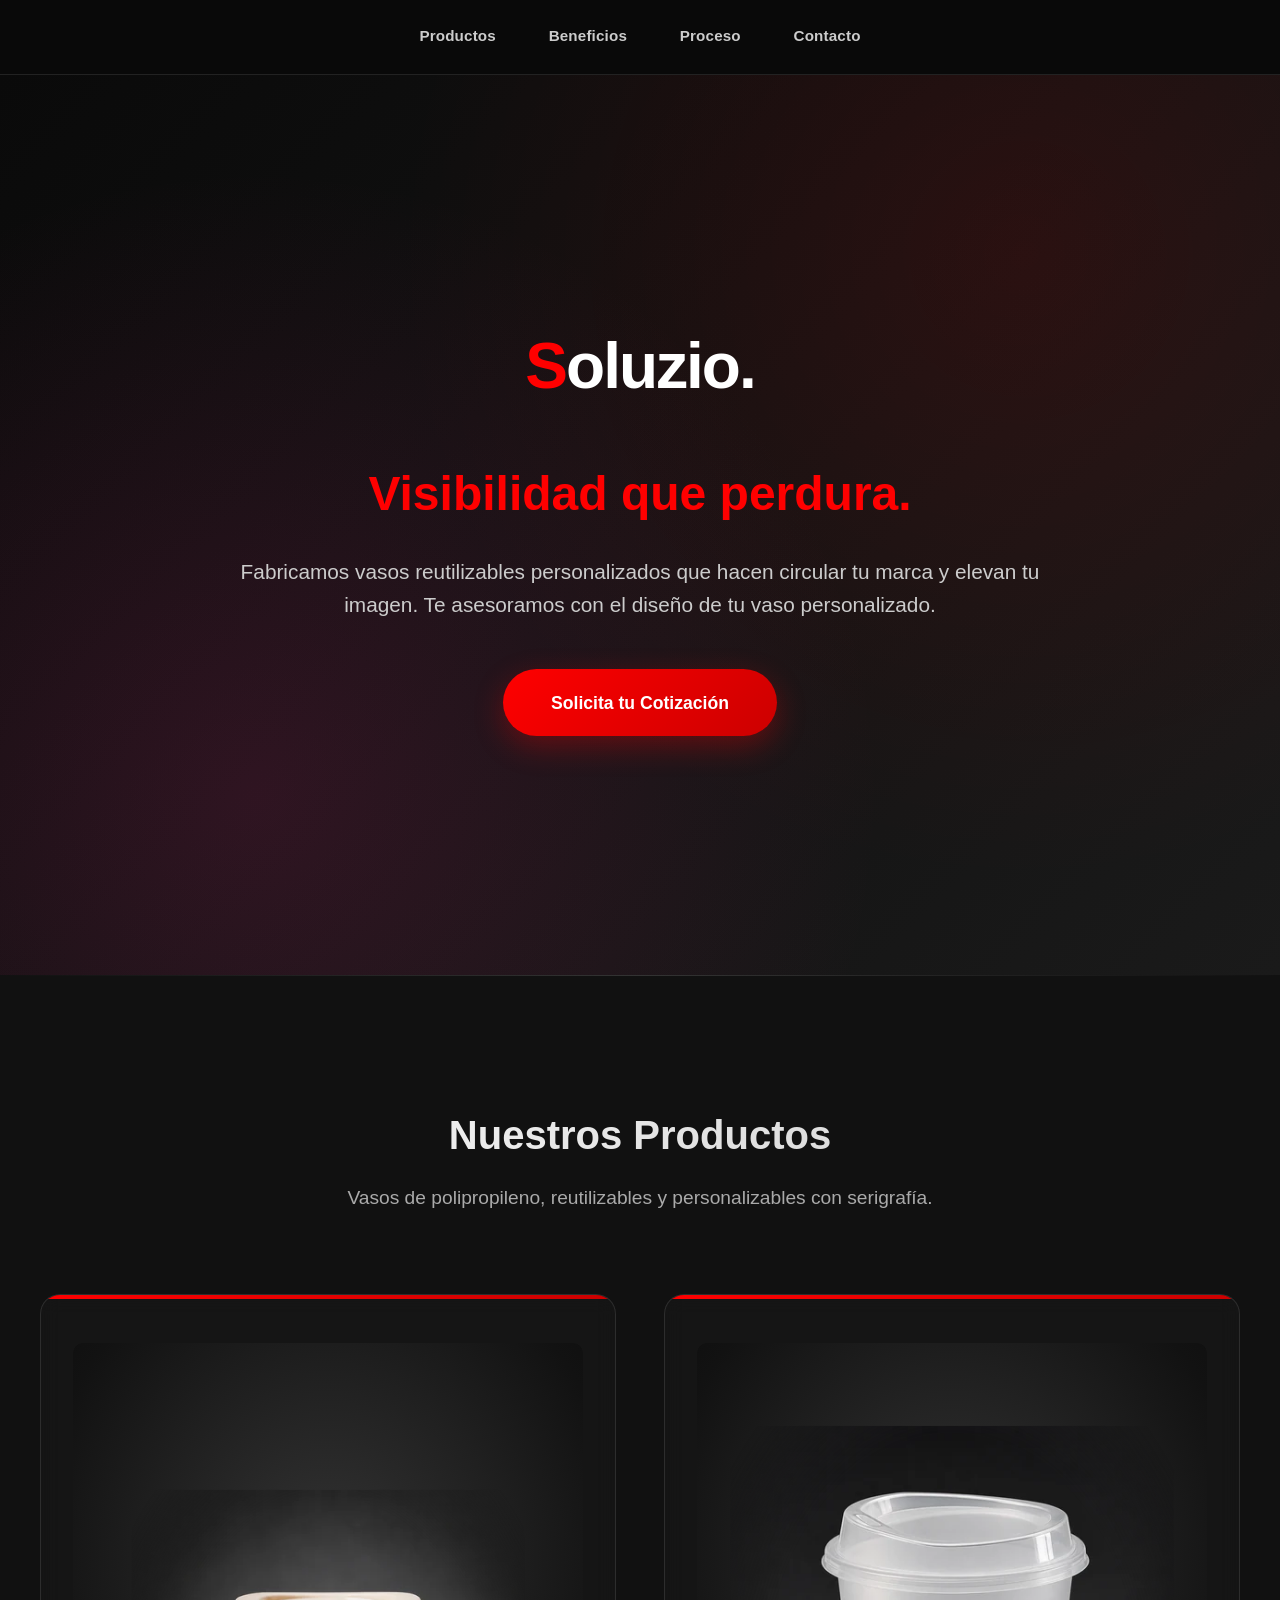
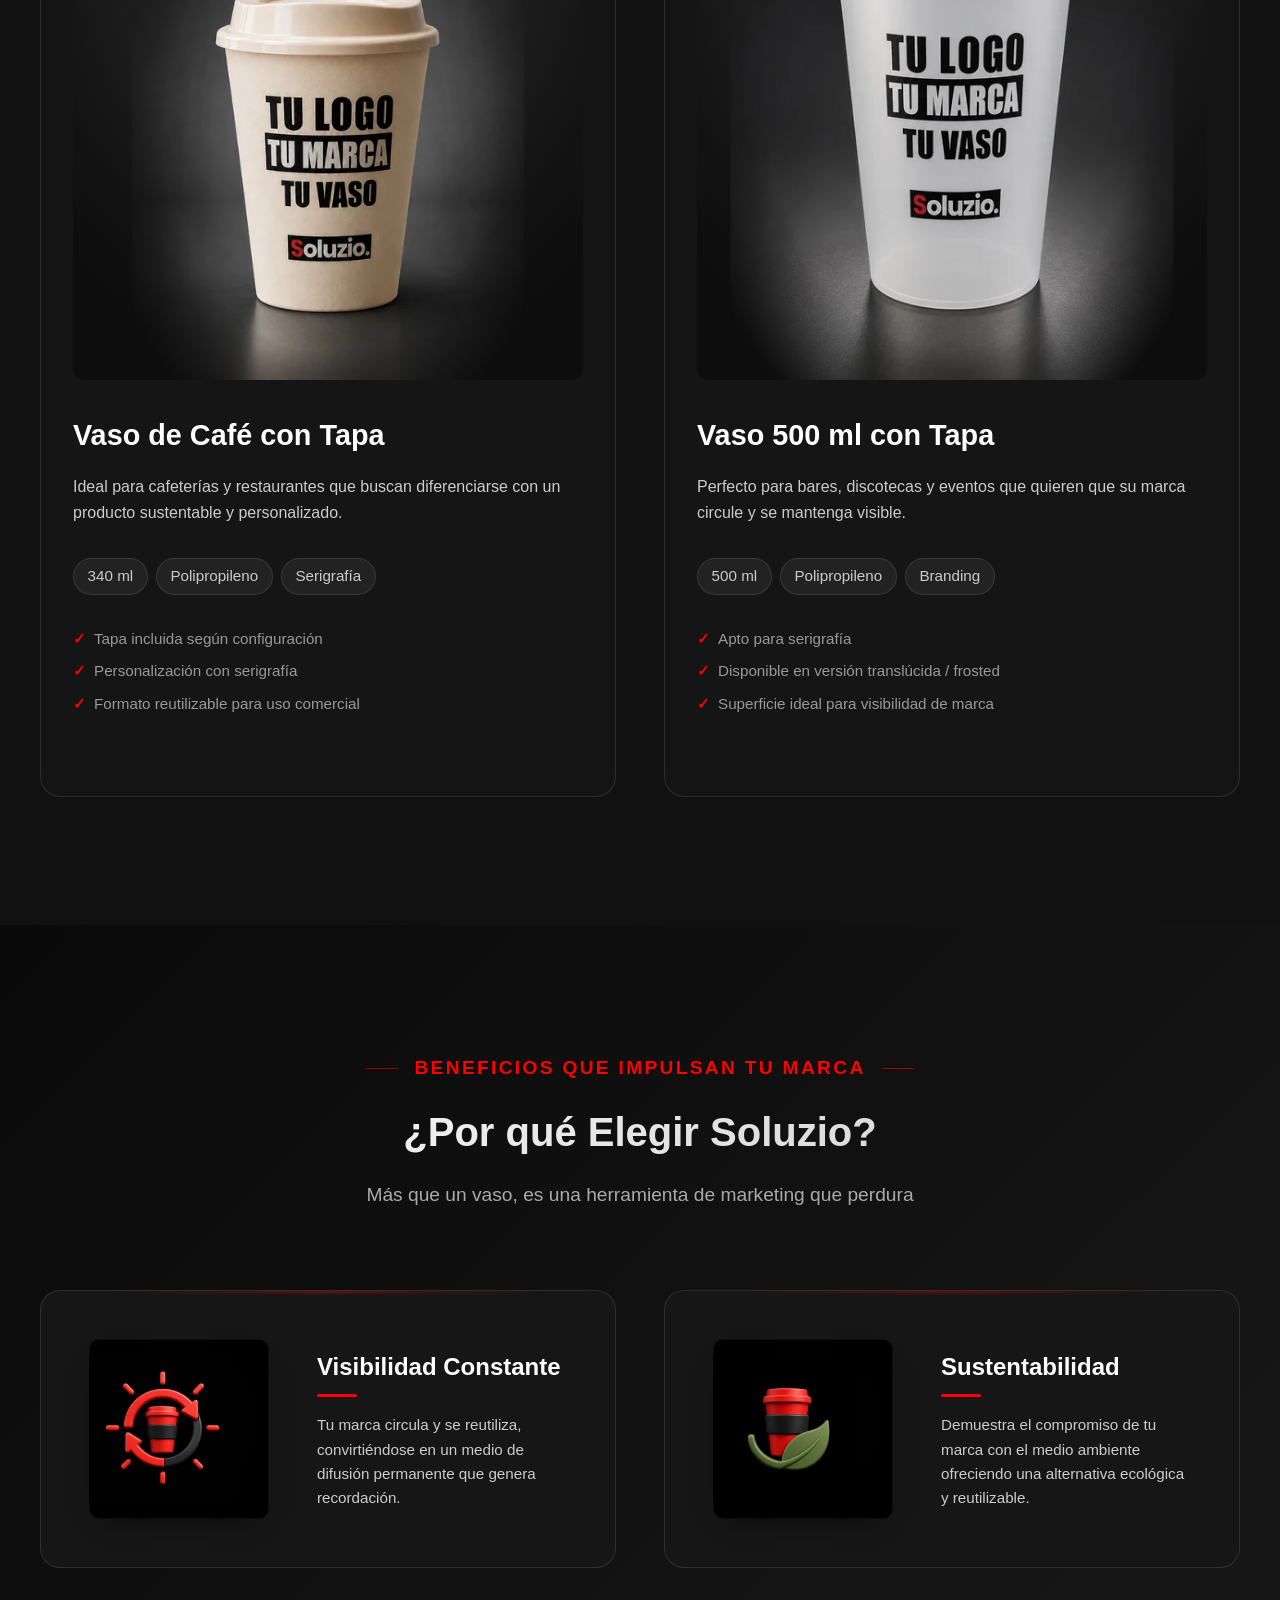
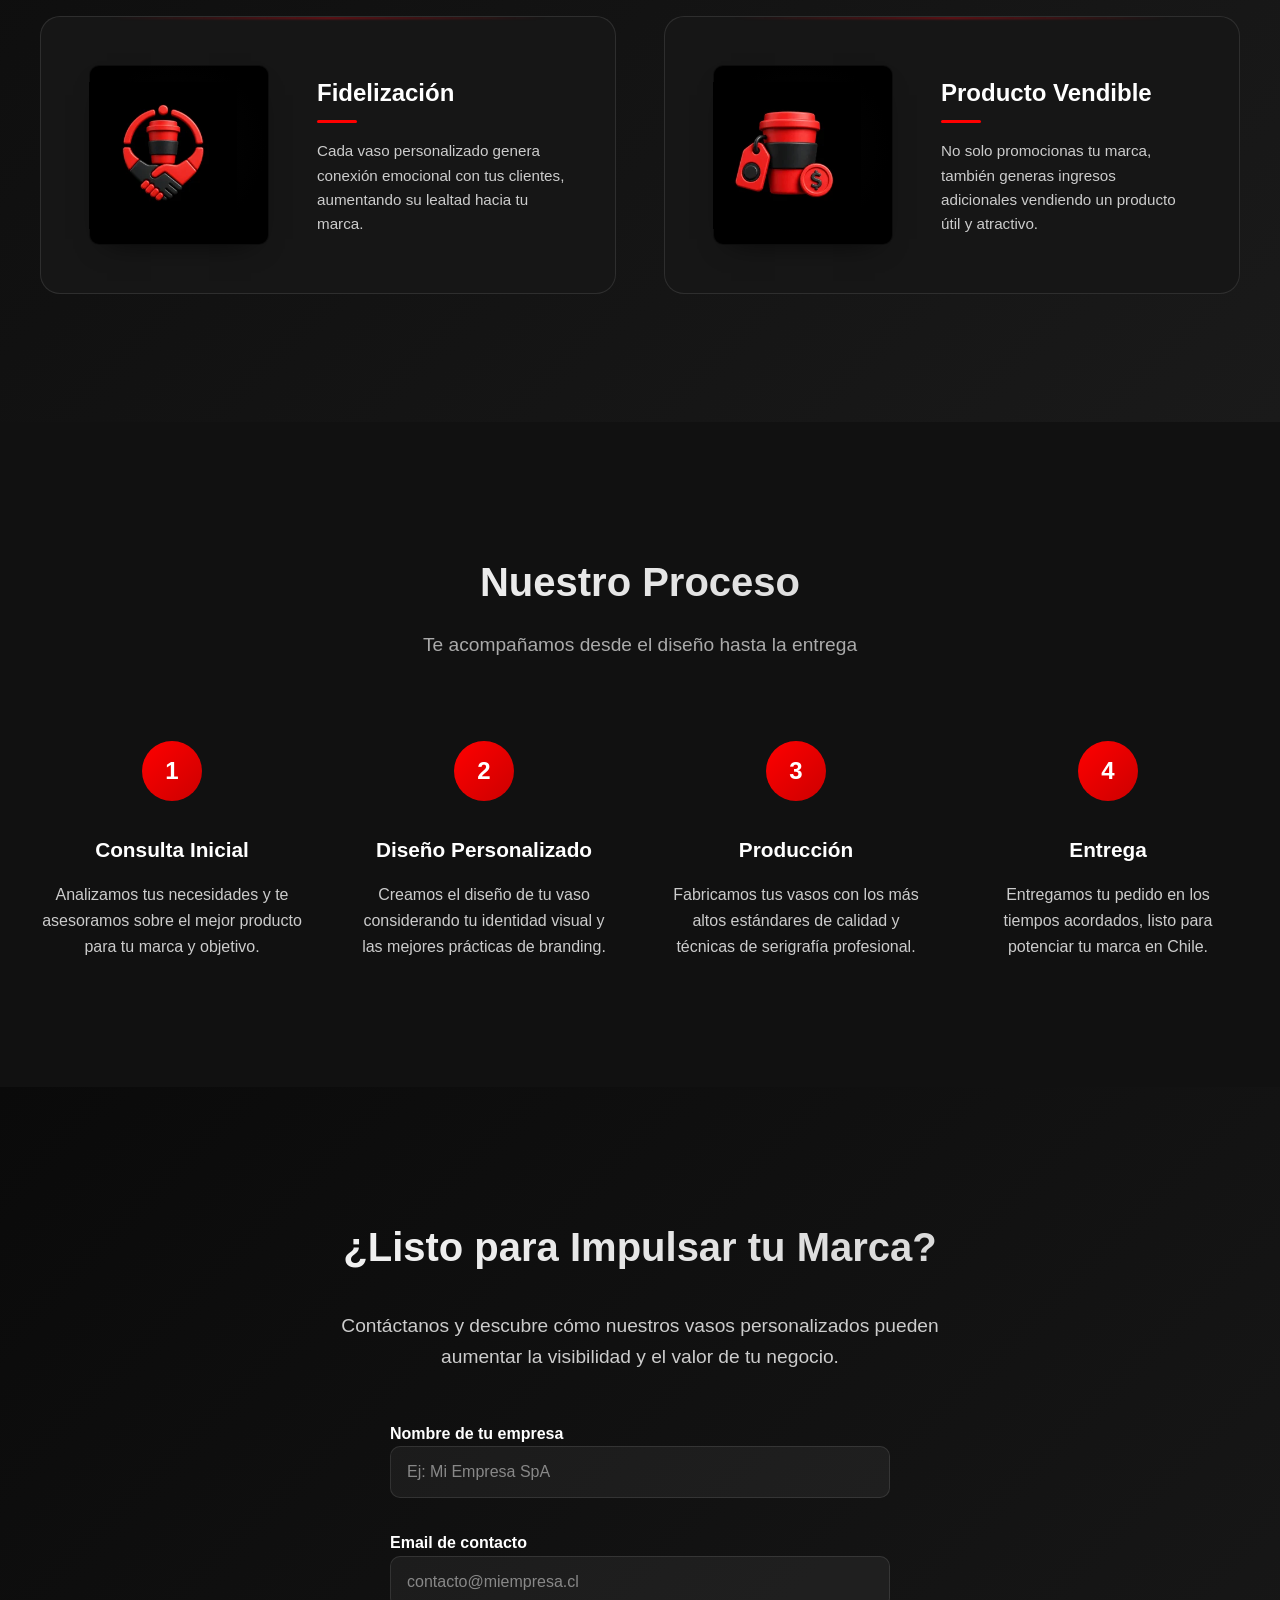
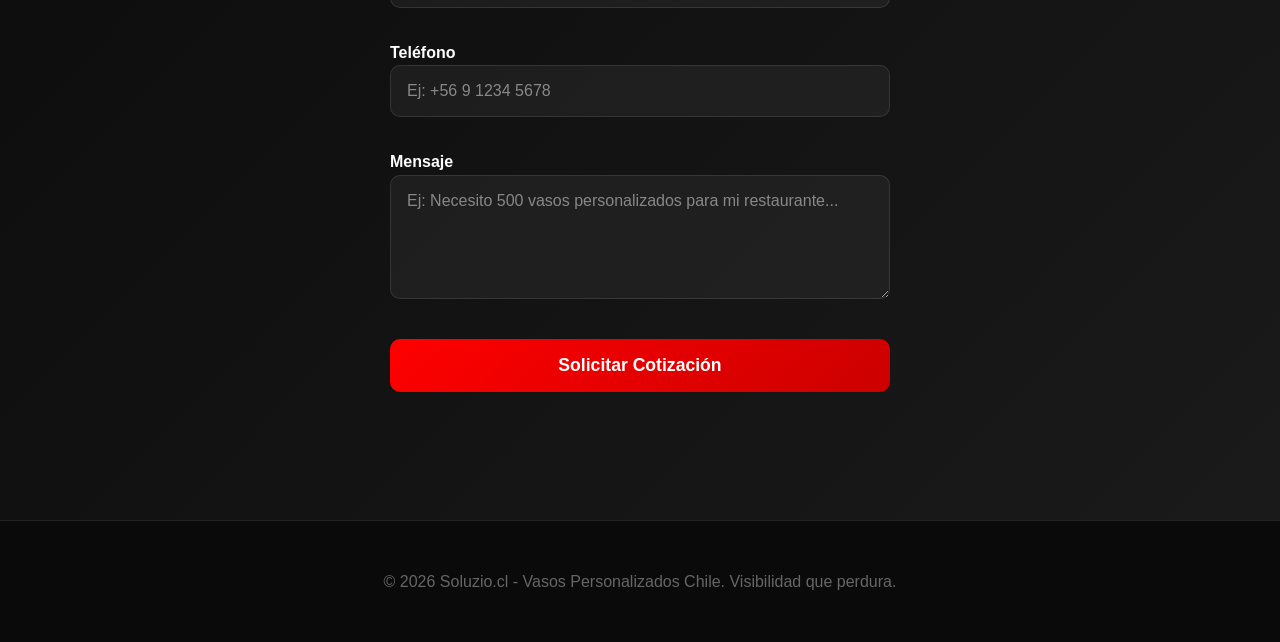
==== commit c036d11a: "Revert "Merge pull request #5 from nico0521/feature/proceso-iconos-finales" This reverts commit 6bb5" ====
--- a/index.html
+++ b/index.html
@@ -315,92 +315,47 @@
         <!-- Process Section -->
         <section class="process" id="process" aria-labelledby="process-title">
             <div class="container">
-                <div class="process-header">
-                    <p class="process-eyebrow">NUESTRO PROCESO</p>
-                    <h2 class="section-title" id="process-title">Te acompañamos desde el <span class="text-accent">diseño</span> hasta la <span class="text-accent">entrega</span></h2>
-                    <p class="section-subtitle">
-                        Un proceso claro, colaborativo y enfocado en hacer crecer tu marca
-                        con vasos reutilizables personalizados de la más alta calidad.
-                    </p>
-                </div>
-
+                <h2 class="section-title" id="process-title">Nuestro Proceso</h2>
+                <p class="section-subtitle">
+                    Te acompañamos desde el diseño hasta la entrega
+                </p>
+            
             <div class="process-steps">
                 <div class="process-step">
                     <div class="step-number">1</div>
-                    <div class="step-icon">
-                        <picture>
-                            <source type="image/webp" srcset="assets/img/proceso-consulta-inicial-256.webp 256w, assets/img/proceso-consulta-inicial-512.webp 512w" sizes="(max-width: 768px) 250px, (max-width: 1024px) 320px, 224px">
-                            <img src="assets/img/proceso-consulta-inicial-512.png" width="512" height="512" alt="Ícono de consulta inicial: vaso reutilizable Soluzio junto a un globo de conversación" loading="lazy" decoding="async" class="step-icon-img">
-                        </picture>
-                    </div>
                     <h3 class="step-title">Consulta Inicial</h3>
                     <p class="step-description">
-                        Analizamos tus necesidades y te asesoramos sobre el mejor
+                        Analizamos tus necesidades y te asesoramos sobre el mejor 
                         producto para tu marca y objetivo.
                     </p>
                 </div>
-
+                
                 <div class="process-step">
                     <div class="step-number">2</div>
-                    <div class="step-icon">
-                        <picture>
-                            <source type="image/webp" srcset="assets/img/proceso-diseno-personalizado-256.webp 256w, assets/img/proceso-diseno-personalizado-512.webp 512w" sizes="(max-width: 768px) 250px, (max-width: 1024px) 320px, 224px">
-                            <img src="assets/img/proceso-diseno-personalizado-512.png" width="512" height="512" alt="Ícono de diseño personalizado: vaso reutilizable Soluzio con lápiz de diseño sobre un área de selección" loading="lazy" decoding="async" class="step-icon-img">
-                        </picture>
-                    </div>
                     <h3 class="step-title">Diseño Personalizado</h3>
                     <p class="step-description">
-                        Creamos el diseño de tu vaso considerando tu identidad
+                        Creamos el diseño de tu vaso considerando tu identidad 
                         visual y las mejores prácticas de branding.
                     </p>
                 </div>
-
+                
                 <div class="process-step">
                     <div class="step-number">3</div>
-                    <div class="step-icon">
-                        <picture>
-                            <source type="image/webp" srcset="assets/img/proceso-produccion-256.webp 256w, assets/img/proceso-produccion-512.webp 512w" sizes="(max-width: 768px) 250px, (max-width: 1024px) 320px, 224px">
-                            <img src="assets/img/proceso-produccion-512.png" width="512" height="512" alt="Ícono de producción: vaso reutilizable Soluzio dentro de un engranaje" loading="lazy" decoding="async" class="step-icon-img">
-                        </picture>
-                    </div>
                     <h3 class="step-title">Producción</h3>
                     <p class="step-description">
-                        Fabricamos tus vasos con los más altos estándares de
+                        Fabricamos tus vasos con los más altos estándares de 
                         calidad y técnicas de serigrafía profesional.
                     </p>
                 </div>
-
+                
                 <div class="process-step">
                     <div class="step-number">4</div>
-                    <div class="step-icon">
-                        <picture>
-                            <source type="image/webp" srcset="assets/img/proceso-entrega-256.webp 256w, assets/img/proceso-entrega-512.webp 512w" sizes="(max-width: 768px) 250px, (max-width: 1024px) 320px, 224px">
-                            <img src="assets/img/proceso-entrega-512.png" width="512" height="512" alt="Ícono de entrega: furgón de reparto con líneas de movimiento" loading="lazy" decoding="async" class="step-icon-img">
-                        </picture>
-                    </div>
                     <h3 class="step-title">Entrega</h3>
                     <p class="step-description">
-                        Entregamos tu pedido en los tiempos acordados,
+                        Entregamos tu pedido en los tiempos acordados, 
                         listo para potenciar tu marca en Chile.
                     </p>
                 </div>
-            </div>
-
-            <div class="process-footer">
-                <p class="process-footer-item">
-                    <svg class="process-footer-icon" viewBox="0 0 24 24" aria-hidden="true" focusable="false">
-                        <path d="M12 2.5 4.5 5.5v5.2c0 4.9 3.2 8.9 7.5 10.3 4.3-1.4 7.5-5.4 7.5-10.3V5.5L12 2.5Z" fill="none" stroke="currentColor" stroke-width="1.6" stroke-linejoin="round"/>
-                        <path d="m9 12 2.1 2.1L15.5 9.5" fill="none" stroke="currentColor" stroke-width="1.6" stroke-linecap="round" stroke-linejoin="round"/>
-                    </svg>
-                    Calidad garantizada en cada etapa del proceso
-                </p>
-                <p class="process-footer-item">
-                    <svg class="process-footer-icon" viewBox="0 0 24 24" aria-hidden="true" focusable="false">
-                        <path d="M19 5c-6 0-12 3-13 9-1 5 2 8 6 8 7 0 11-6 11-13 0-1.4-.1-2.8-.4-4Z" fill="none" stroke="currentColor" stroke-width="1.6" stroke-linejoin="round"/>
-                        <path d="M6 19c4-4 8-7 13-9.5" fill="none" stroke="currentColor" stroke-width="1.6" stroke-linecap="round"/>
-                    </svg>
-                    Vasos reutilizables que cuidan el planeta
-                </p>
             </div>
         </div>
     </section>
--- a/styles.css
+++ b/styles.css
@@ -555,128 +555,29 @@
   background: var(--color-bg-medium);
 }
 
-.process-header {
-  text-align: center;
-  margin-bottom: var(--spacing-2xl);
-}
-
-.process-eyebrow {
-  display: flex;
-  align-items: center;
-  justify-content: center;
-  gap: var(--spacing-sm);
-  color: var(--color-primary);
-  font-size: var(--font-size-large);
-  font-weight: var(--font-weight-bold);
-  letter-spacing: 0.12em;
-  margin-bottom: var(--spacing-sm);
-}
-
-.process-eyebrow::before,
-.process-eyebrow::after {
-  content: '';
-  width: 32px;
-  height: 1px;
-  background: var(--color-primary);
-  opacity: 0.6;
-}
-
-.process-header .section-subtitle {
-  margin-bottom: 0;
-}
-
-.section-title .text-accent {
-  color: var(--color-primary);
-  -webkit-text-fill-color: var(--color-primary);
-}
-
 .process-steps {
   display: grid;
-  grid-template-columns: repeat(4, 1fr);
+  grid-template-columns: repeat(auto-fit, minmax(250px, 1fr));
   gap: var(--spacing-lg);
-  margin-top: calc(var(--spacing-2xl) + var(--spacing-sm));
+  margin-top: var(--spacing-xl);
 }
 
 .process-step {
   text-align: center;
   position: relative;
-  min-width: 0;
-  padding: calc(var(--spacing-lg) + var(--spacing-sm)) var(--spacing-sm) var(--spacing-lg);
-  background: #161616;
-  border: 1px solid var(--color-border);
-  border-radius: var(--radius-large);
-  display: flex;
-  flex-direction: column;
-  align-items: center;
-  transition: transform var(--transition-normal), border-color var(--transition-normal), box-shadow var(--transition-normal);
-}
-
-.process-step:hover {
-  transform: translateY(-10px);
-  border-color: rgba(255, 0, 0, 0.3);
-  box-shadow: var(--shadow-large);
-}
-
-@media (prefers-reduced-motion: reduce) {
-  .process-step {
-    transition: none;
-  }
-
-  .process-step:hover {
-    transform: none;
-  }
-}
-
-/* Connector: a short line + red dot in the gap after each card except the
-   last, centered on the card's own height (not pinned to the badge). Hidden
-   below 1025px where the grid stops being a single row. */
-.process-step:not(:last-child)::after {
-  content: '';
-  position: absolute;
-  top: 50%;
-  left: 100%;
-  width: var(--spacing-lg);
-  height: 10px;
-  transform: translateY(-50%);
-  background:
-    radial-gradient(circle at center, var(--color-primary) 0 3px, transparent 4px) center / 10px 10px no-repeat,
-    linear-gradient(90deg, rgba(227, 7, 19, 0.55), rgba(227, 7, 19, 0.55)) center / 100% 2px no-repeat;
-  pointer-events: none;
 }
 
 .step-number {
-  position: absolute;
-  top: 0;
-  left: 50%;
-  transform: translate(-50%, -50%);
-  width: 56px;
-  height: 56px;
+  width: 60px;
+  height: 60px;
   background: linear-gradient(135deg, var(--color-primary), var(--color-primary-dark));
   border-radius: 50%;
   display: flex;
   align-items: center;
   justify-content: center;
+  margin: 0 auto var(--spacing-md);
   font-size: var(--font-size-2xl);
   font-weight: var(--font-weight-bold);
-  box-shadow: 0 8px 20px -6px rgba(227, 7, 19, 0.65);
-  z-index: 2;
-}
-
-.step-icon {
-  width: 224px;
-  max-width: 100%;
-  margin: var(--spacing-md) auto var(--spacing-sm);
-  display: flex;
-  align-items: center;
-  justify-content: center;
-}
-
-.step-icon-img {
-  width: 100%;
-  height: auto;
-  max-width: 100%;
-  object-fit: contain;
-  display: block;
 }
 
 .step-title {
@@ -688,32 +589,6 @@
 .step-description {
   color: var(--color-text-muted);
   line-height: var(--line-height-normal);
-}
-
-.process-footer {
-  display: flex;
-  flex-wrap: wrap;
-  align-items: center;
-  justify-content: center;
-  gap: var(--spacing-sm) var(--spacing-xl);
-  margin-top: var(--spacing-2xl);
-  padding-top: var(--spacing-lg);
-  border-top: 1px solid var(--color-border);
-}
-
-.process-footer-item {
-  display: flex;
-  align-items: center;
-  gap: var(--spacing-xs);
-  color: var(--color-text-muted);
-  font-size: var(--font-size-small);
-}
-
-.process-footer-icon {
-  width: 20px;
-  height: 20px;
-  flex-shrink: 0;
-  color: var(--color-primary);
 }
 
 /* Contact Section */
@@ -898,25 +773,9 @@
     grid-template-columns: 1fr;
   }
 
-  .process-steps {
-    grid-template-columns: 1fr;
-  }
-
-  .step-icon {
-    width: 250px;
-  }
-
   .site-nav-links {
     gap: var(--spacing-sm) var(--spacing-md);
     font-size: var(--font-size-small);
-  }
-}
-
-/* Process connector line only makes sense in the single-row, 4-column
-   desktop layout; hidden wherever the grid wraps to 2 or 1 column. */
-@media (max-width: 1024px) {
-  .process-step:not(:last-child)::after {
-    display: none;
   }
 }
 
@@ -928,10 +787,6 @@
     grid-template-columns: repeat(2, 1fr);
   }
 
-  .step-icon {
-    width: 320px;
-  }
-
   .hero-headline {
     font-size: 2.5rem;
   }
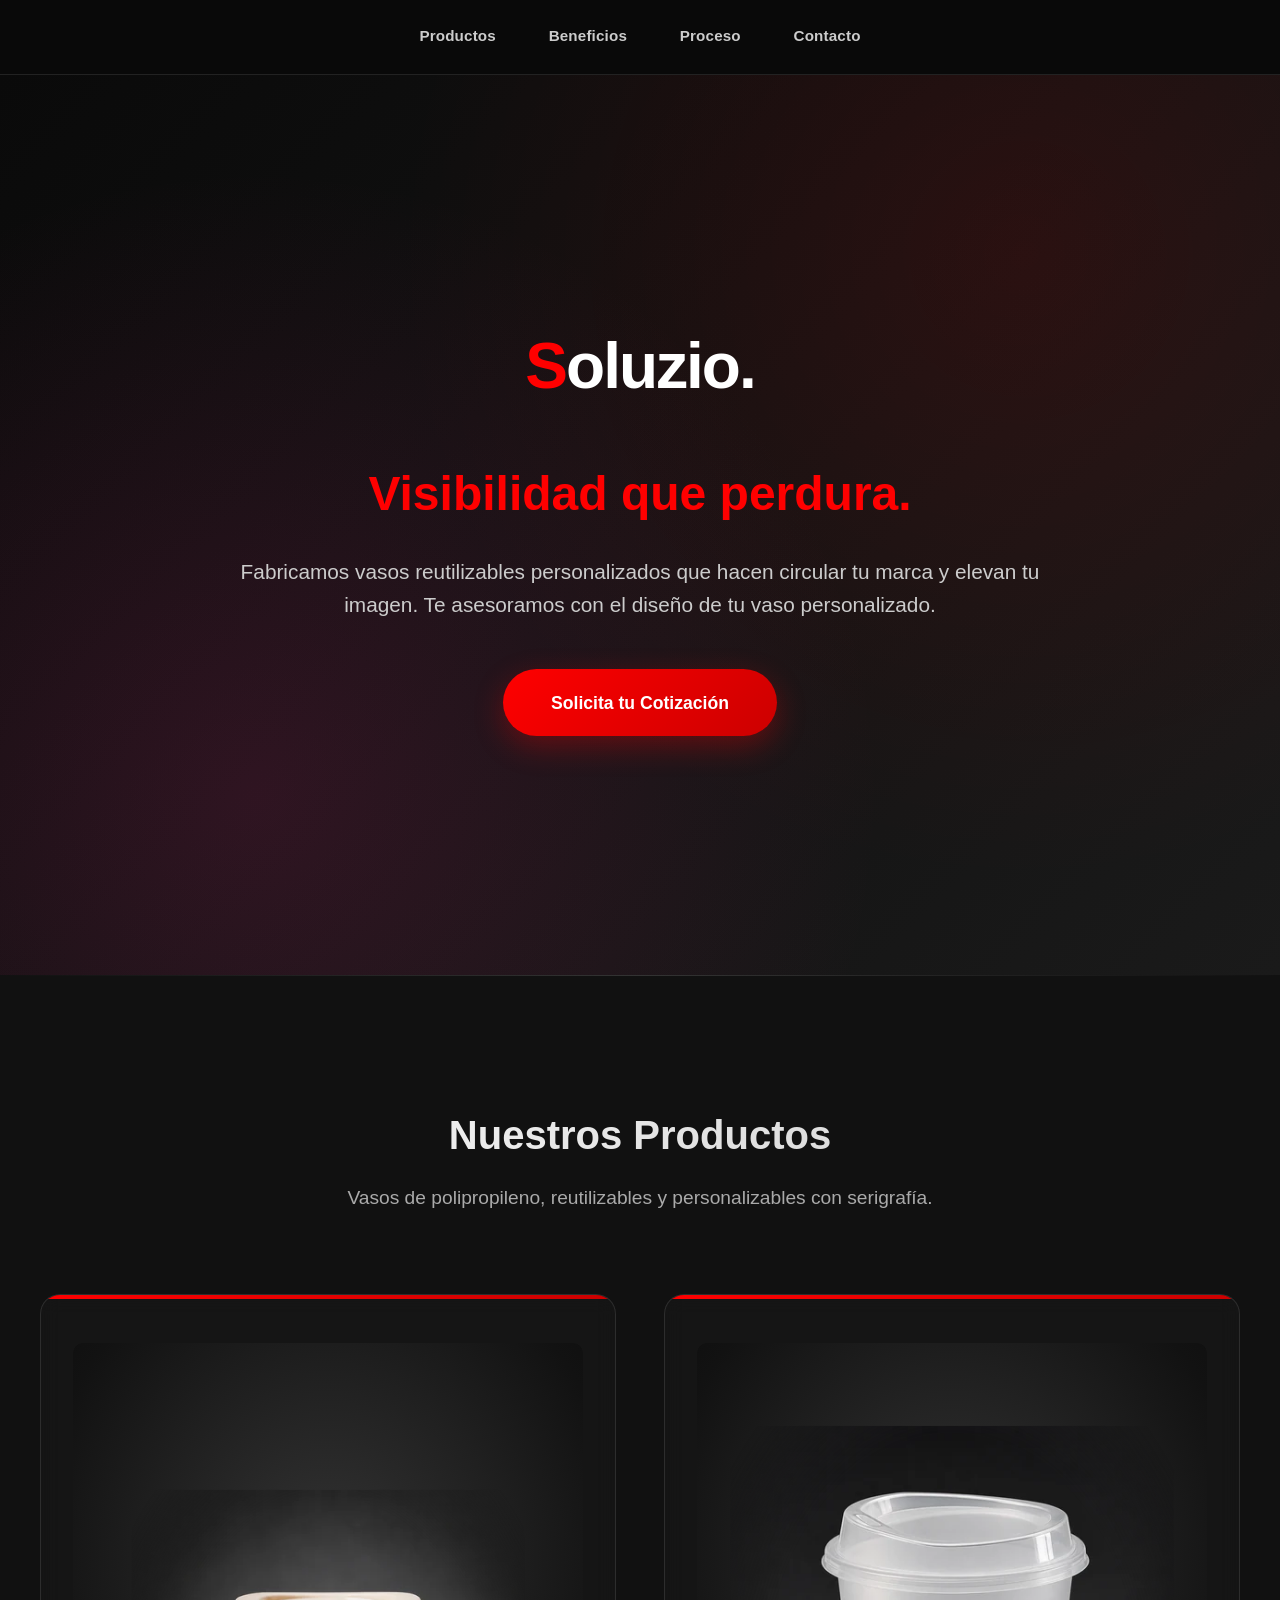
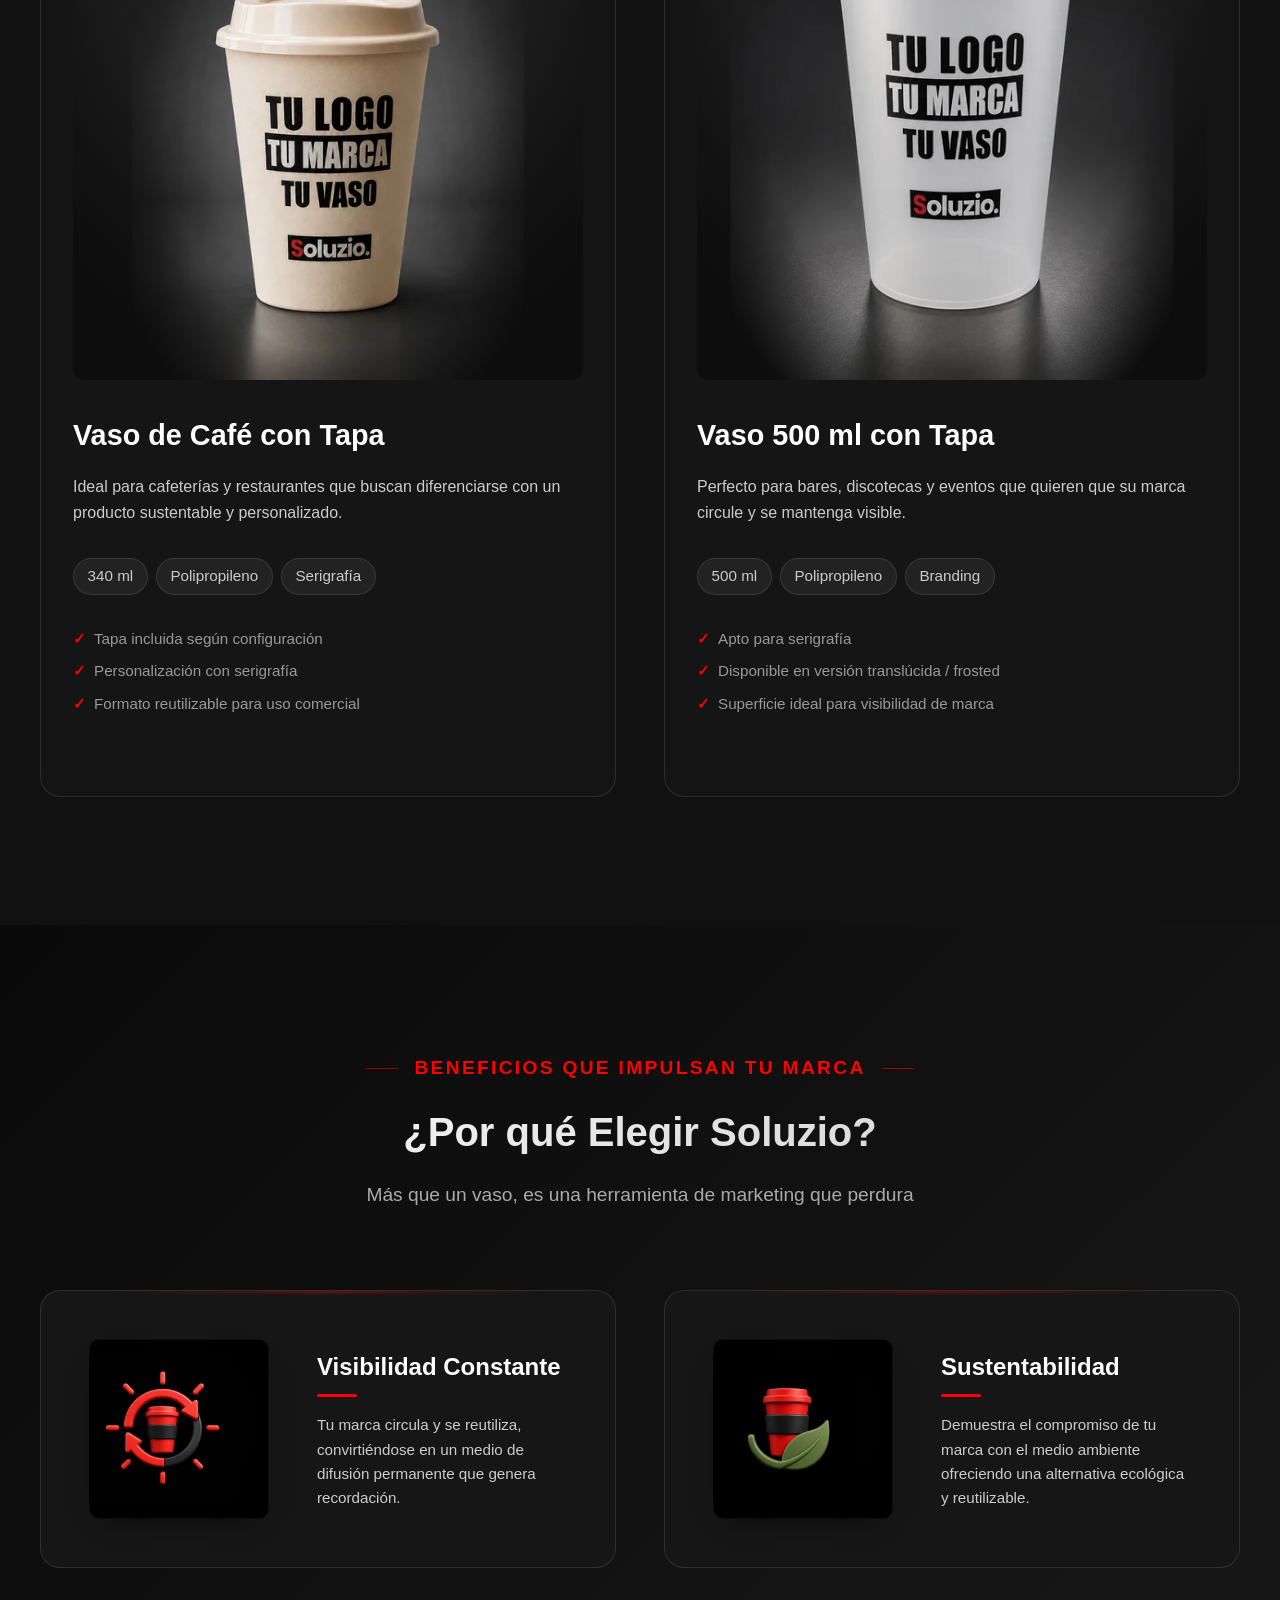
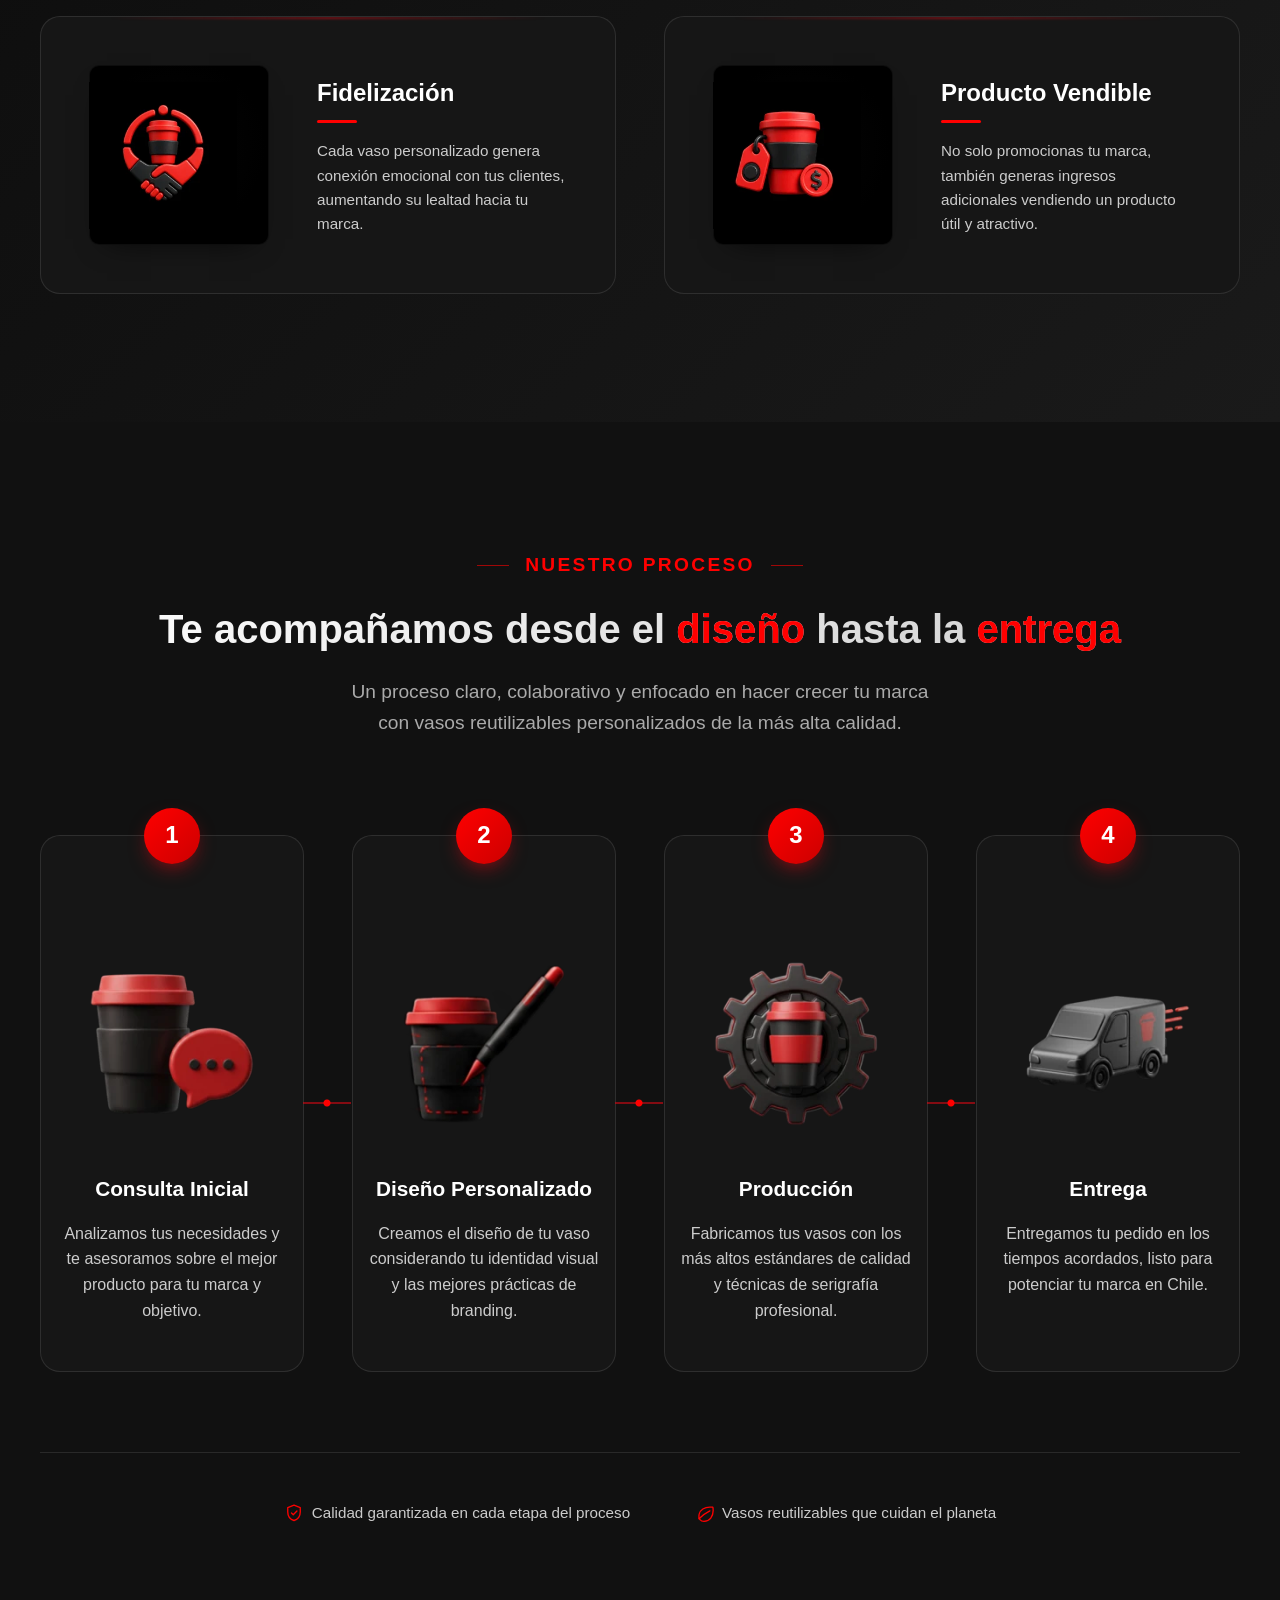
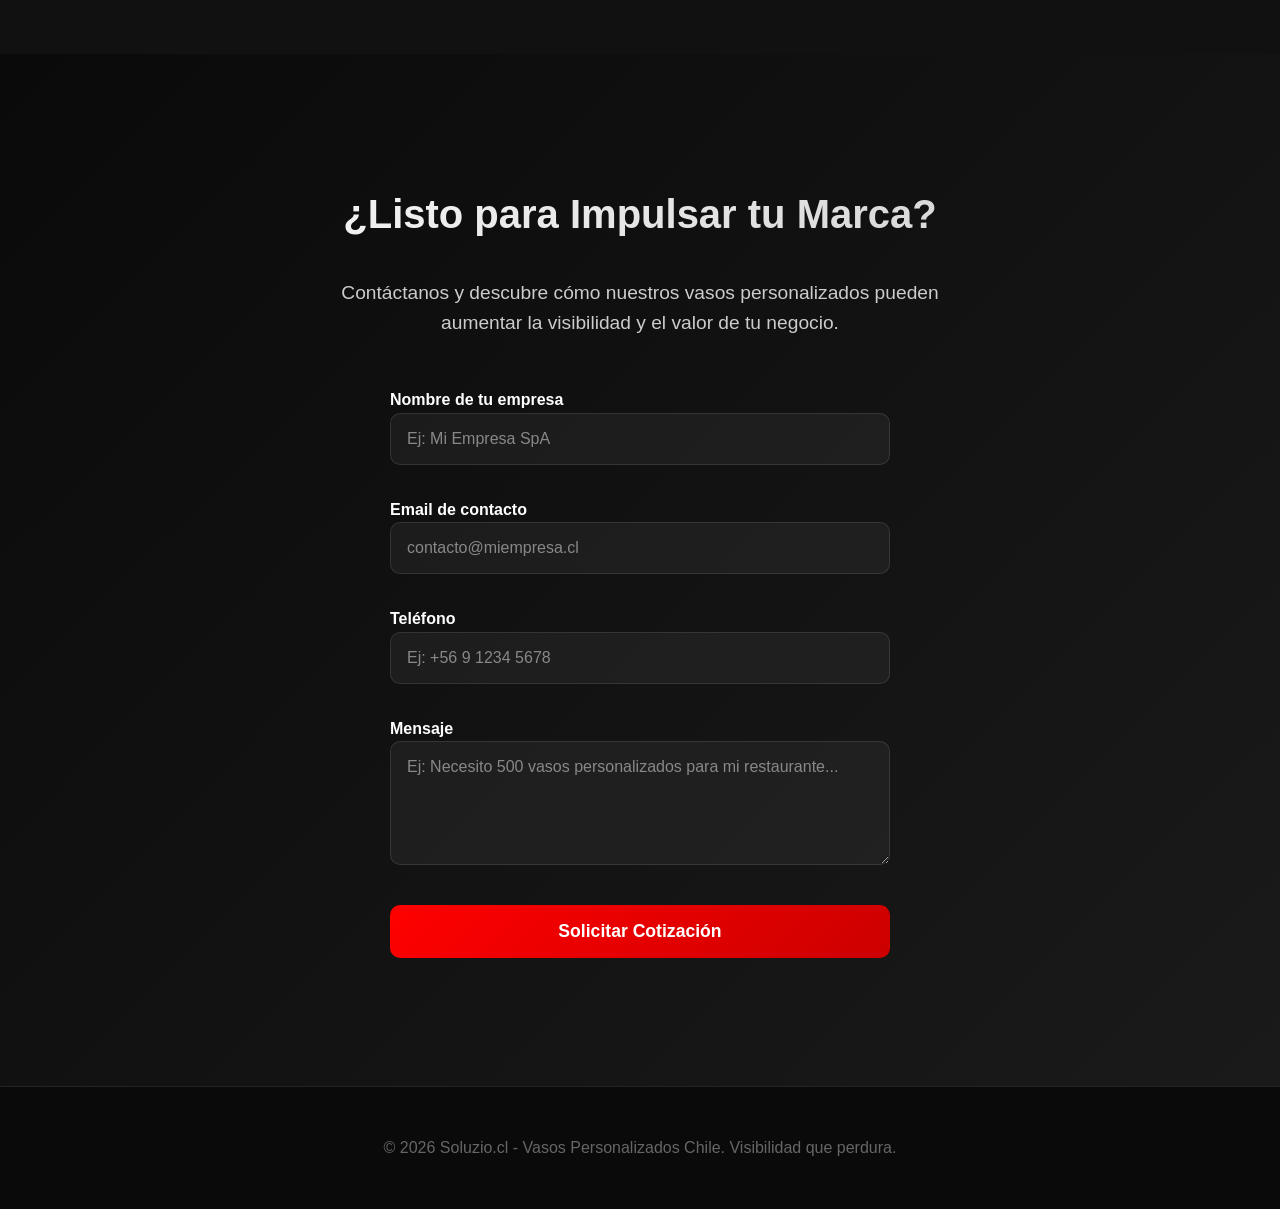
==== commit fee12767: "Reapply "Merge pull request #5 from nico0521/feature/proceso-iconos-finales" This reverts commit c03" ====
--- a/index.html
+++ b/index.html
@@ -315,47 +315,92 @@
         <!-- Process Section -->
         <section class="process" id="process" aria-labelledby="process-title">
             <div class="container">
-                <h2 class="section-title" id="process-title">Nuestro Proceso</h2>
-                <p class="section-subtitle">
-                    Te acompañamos desde el diseño hasta la entrega
-                </p>
-            
+                <div class="process-header">
+                    <p class="process-eyebrow">NUESTRO PROCESO</p>
+                    <h2 class="section-title" id="process-title">Te acompañamos desde el <span class="text-accent">diseño</span> hasta la <span class="text-accent">entrega</span></h2>
+                    <p class="section-subtitle">
+                        Un proceso claro, colaborativo y enfocado en hacer crecer tu marca
+                        con vasos reutilizables personalizados de la más alta calidad.
+                    </p>
+                </div>
+
             <div class="process-steps">
                 <div class="process-step">
                     <div class="step-number">1</div>
+                    <div class="step-icon">
+                        <picture>
+                            <source type="image/webp" srcset="assets/img/proceso-consulta-inicial-256.webp 256w, assets/img/proceso-consulta-inicial-512.webp 512w" sizes="(max-width: 768px) 250px, (max-width: 1024px) 320px, 224px">
+                            <img src="assets/img/proceso-consulta-inicial-512.png" width="512" height="512" alt="Ícono de consulta inicial: vaso reutilizable Soluzio junto a un globo de conversación" loading="lazy" decoding="async" class="step-icon-img">
+                        </picture>
+                    </div>
                     <h3 class="step-title">Consulta Inicial</h3>
                     <p class="step-description">
-                        Analizamos tus necesidades y te asesoramos sobre el mejor 
+                        Analizamos tus necesidades y te asesoramos sobre el mejor
                         producto para tu marca y objetivo.
                     </p>
                 </div>
-                
+
                 <div class="process-step">
                     <div class="step-number">2</div>
+                    <div class="step-icon">
+                        <picture>
+                            <source type="image/webp" srcset="assets/img/proceso-diseno-personalizado-256.webp 256w, assets/img/proceso-diseno-personalizado-512.webp 512w" sizes="(max-width: 768px) 250px, (max-width: 1024px) 320px, 224px">
+                            <img src="assets/img/proceso-diseno-personalizado-512.png" width="512" height="512" alt="Ícono de diseño personalizado: vaso reutilizable Soluzio con lápiz de diseño sobre un área de selección" loading="lazy" decoding="async" class="step-icon-img">
+                        </picture>
+                    </div>
                     <h3 class="step-title">Diseño Personalizado</h3>
                     <p class="step-description">
-                        Creamos el diseño de tu vaso considerando tu identidad 
+                        Creamos el diseño de tu vaso considerando tu identidad
                         visual y las mejores prácticas de branding.
                     </p>
                 </div>
-                
+
                 <div class="process-step">
                     <div class="step-number">3</div>
+                    <div class="step-icon">
+                        <picture>
+                            <source type="image/webp" srcset="assets/img/proceso-produccion-256.webp 256w, assets/img/proceso-produccion-512.webp 512w" sizes="(max-width: 768px) 250px, (max-width: 1024px) 320px, 224px">
+                            <img src="assets/img/proceso-produccion-512.png" width="512" height="512" alt="Ícono de producción: vaso reutilizable Soluzio dentro de un engranaje" loading="lazy" decoding="async" class="step-icon-img">
+                        </picture>
+                    </div>
                     <h3 class="step-title">Producción</h3>
                     <p class="step-description">
-                        Fabricamos tus vasos con los más altos estándares de 
+                        Fabricamos tus vasos con los más altos estándares de
                         calidad y técnicas de serigrafía profesional.
                     </p>
                 </div>
-                
+
                 <div class="process-step">
                     <div class="step-number">4</div>
+                    <div class="step-icon">
+                        <picture>
+                            <source type="image/webp" srcset="assets/img/proceso-entrega-256.webp 256w, assets/img/proceso-entrega-512.webp 512w" sizes="(max-width: 768px) 250px, (max-width: 1024px) 320px, 224px">
+                            <img src="assets/img/proceso-entrega-512.png" width="512" height="512" alt="Ícono de entrega: furgón de reparto con líneas de movimiento" loading="lazy" decoding="async" class="step-icon-img">
+                        </picture>
+                    </div>
                     <h3 class="step-title">Entrega</h3>
                     <p class="step-description">
-                        Entregamos tu pedido en los tiempos acordados, 
+                        Entregamos tu pedido en los tiempos acordados,
                         listo para potenciar tu marca en Chile.
                     </p>
                 </div>
+            </div>
+
+            <div class="process-footer">
+                <p class="process-footer-item">
+                    <svg class="process-footer-icon" viewBox="0 0 24 24" aria-hidden="true" focusable="false">
+                        <path d="M12 2.5 4.5 5.5v5.2c0 4.9 3.2 8.9 7.5 10.3 4.3-1.4 7.5-5.4 7.5-10.3V5.5L12 2.5Z" fill="none" stroke="currentColor" stroke-width="1.6" stroke-linejoin="round"/>
+                        <path d="m9 12 2.1 2.1L15.5 9.5" fill="none" stroke="currentColor" stroke-width="1.6" stroke-linecap="round" stroke-linejoin="round"/>
+                    </svg>
+                    Calidad garantizada en cada etapa del proceso
+                </p>
+                <p class="process-footer-item">
+                    <svg class="process-footer-icon" viewBox="0 0 24 24" aria-hidden="true" focusable="false">
+                        <path d="M19 5c-6 0-12 3-13 9-1 5 2 8 6 8 7 0 11-6 11-13 0-1.4-.1-2.8-.4-4Z" fill="none" stroke="currentColor" stroke-width="1.6" stroke-linejoin="round"/>
+                        <path d="M6 19c4-4 8-7 13-9.5" fill="none" stroke="currentColor" stroke-width="1.6" stroke-linecap="round"/>
+                    </svg>
+                    Vasos reutilizables que cuidan el planeta
+                </p>
             </div>
         </div>
     </section>
--- a/styles.css
+++ b/styles.css
@@ -555,29 +555,128 @@
   background: var(--color-bg-medium);
 }
 
+.process-header {
+  text-align: center;
+  margin-bottom: var(--spacing-2xl);
+}
+
+.process-eyebrow {
+  display: flex;
+  align-items: center;
+  justify-content: center;
+  gap: var(--spacing-sm);
+  color: var(--color-primary);
+  font-size: var(--font-size-large);
+  font-weight: var(--font-weight-bold);
+  letter-spacing: 0.12em;
+  margin-bottom: var(--spacing-sm);
+}
+
+.process-eyebrow::before,
+.process-eyebrow::after {
+  content: '';
+  width: 32px;
+  height: 1px;
+  background: var(--color-primary);
+  opacity: 0.6;
+}
+
+.process-header .section-subtitle {
+  margin-bottom: 0;
+}
+
+.section-title .text-accent {
+  color: var(--color-primary);
+  -webkit-text-fill-color: var(--color-primary);
+}
+
 .process-steps {
   display: grid;
-  grid-template-columns: repeat(auto-fit, minmax(250px, 1fr));
+  grid-template-columns: repeat(4, 1fr);
   gap: var(--spacing-lg);
-  margin-top: var(--spacing-xl);
+  margin-top: calc(var(--spacing-2xl) + var(--spacing-sm));
 }
 
 .process-step {
   text-align: center;
   position: relative;
+  min-width: 0;
+  padding: calc(var(--spacing-lg) + var(--spacing-sm)) var(--spacing-sm) var(--spacing-lg);
+  background: #161616;
+  border: 1px solid var(--color-border);
+  border-radius: var(--radius-large);
+  display: flex;
+  flex-direction: column;
+  align-items: center;
+  transition: transform var(--transition-normal), border-color var(--transition-normal), box-shadow var(--transition-normal);
+}
+
+.process-step:hover {
+  transform: translateY(-10px);
+  border-color: rgba(255, 0, 0, 0.3);
+  box-shadow: var(--shadow-large);
+}
+
+@media (prefers-reduced-motion: reduce) {
+  .process-step {
+    transition: none;
+  }
+
+  .process-step:hover {
+    transform: none;
+  }
+}
+
+/* Connector: a short line + red dot in the gap after each card except the
+   last, centered on the card's own height (not pinned to the badge). Hidden
+   below 1025px where the grid stops being a single row. */
+.process-step:not(:last-child)::after {
+  content: '';
+  position: absolute;
+  top: 50%;
+  left: 100%;
+  width: var(--spacing-lg);
+  height: 10px;
+  transform: translateY(-50%);
+  background:
+    radial-gradient(circle at center, var(--color-primary) 0 3px, transparent 4px) center / 10px 10px no-repeat,
+    linear-gradient(90deg, rgba(227, 7, 19, 0.55), rgba(227, 7, 19, 0.55)) center / 100% 2px no-repeat;
+  pointer-events: none;
 }
 
 .step-number {
-  width: 60px;
-  height: 60px;
+  position: absolute;
+  top: 0;
+  left: 50%;
+  transform: translate(-50%, -50%);
+  width: 56px;
+  height: 56px;
   background: linear-gradient(135deg, var(--color-primary), var(--color-primary-dark));
   border-radius: 50%;
   display: flex;
   align-items: center;
   justify-content: center;
-  margin: 0 auto var(--spacing-md);
   font-size: var(--font-size-2xl);
   font-weight: var(--font-weight-bold);
+  box-shadow: 0 8px 20px -6px rgba(227, 7, 19, 0.65);
+  z-index: 2;
+}
+
+.step-icon {
+  width: 224px;
+  max-width: 100%;
+  margin: var(--spacing-md) auto var(--spacing-sm);
+  display: flex;
+  align-items: center;
+  justify-content: center;
+}
+
+.step-icon-img {
+  width: 100%;
+  height: auto;
+  max-width: 100%;
+  object-fit: contain;
+  display: block;
 }
 
 .step-title {
@@ -589,6 +688,32 @@
 .step-description {
   color: var(--color-text-muted);
   line-height: var(--line-height-normal);
+}
+
+.process-footer {
+  display: flex;
+  flex-wrap: wrap;
+  align-items: center;
+  justify-content: center;
+  gap: var(--spacing-sm) var(--spacing-xl);
+  margin-top: var(--spacing-2xl);
+  padding-top: var(--spacing-lg);
+  border-top: 1px solid var(--color-border);
+}
+
+.process-footer-item {
+  display: flex;
+  align-items: center;
+  gap: var(--spacing-xs);
+  color: var(--color-text-muted);
+  font-size: var(--font-size-small);
+}
+
+.process-footer-icon {
+  width: 20px;
+  height: 20px;
+  flex-shrink: 0;
+  color: var(--color-primary);
 }
 
 /* Contact Section */
@@ -773,9 +898,25 @@
     grid-template-columns: 1fr;
   }
 
+  .process-steps {
+    grid-template-columns: 1fr;
+  }
+
+  .step-icon {
+    width: 250px;
+  }
+
   .site-nav-links {
     gap: var(--spacing-sm) var(--spacing-md);
     font-size: var(--font-size-small);
+  }
+}
+
+/* Process connector line only makes sense in the single-row, 4-column
+   desktop layout; hidden wherever the grid wraps to 2 or 1 column. */
+@media (max-width: 1024px) {
+  .process-step:not(:last-child)::after {
+    display: none;
   }
 }
 
@@ -787,6 +928,10 @@
     grid-template-columns: repeat(2, 1fr);
   }
 
+  .step-icon {
+    width: 320px;
+  }
+
   .hero-headline {
     font-size: 2.5rem;
   }
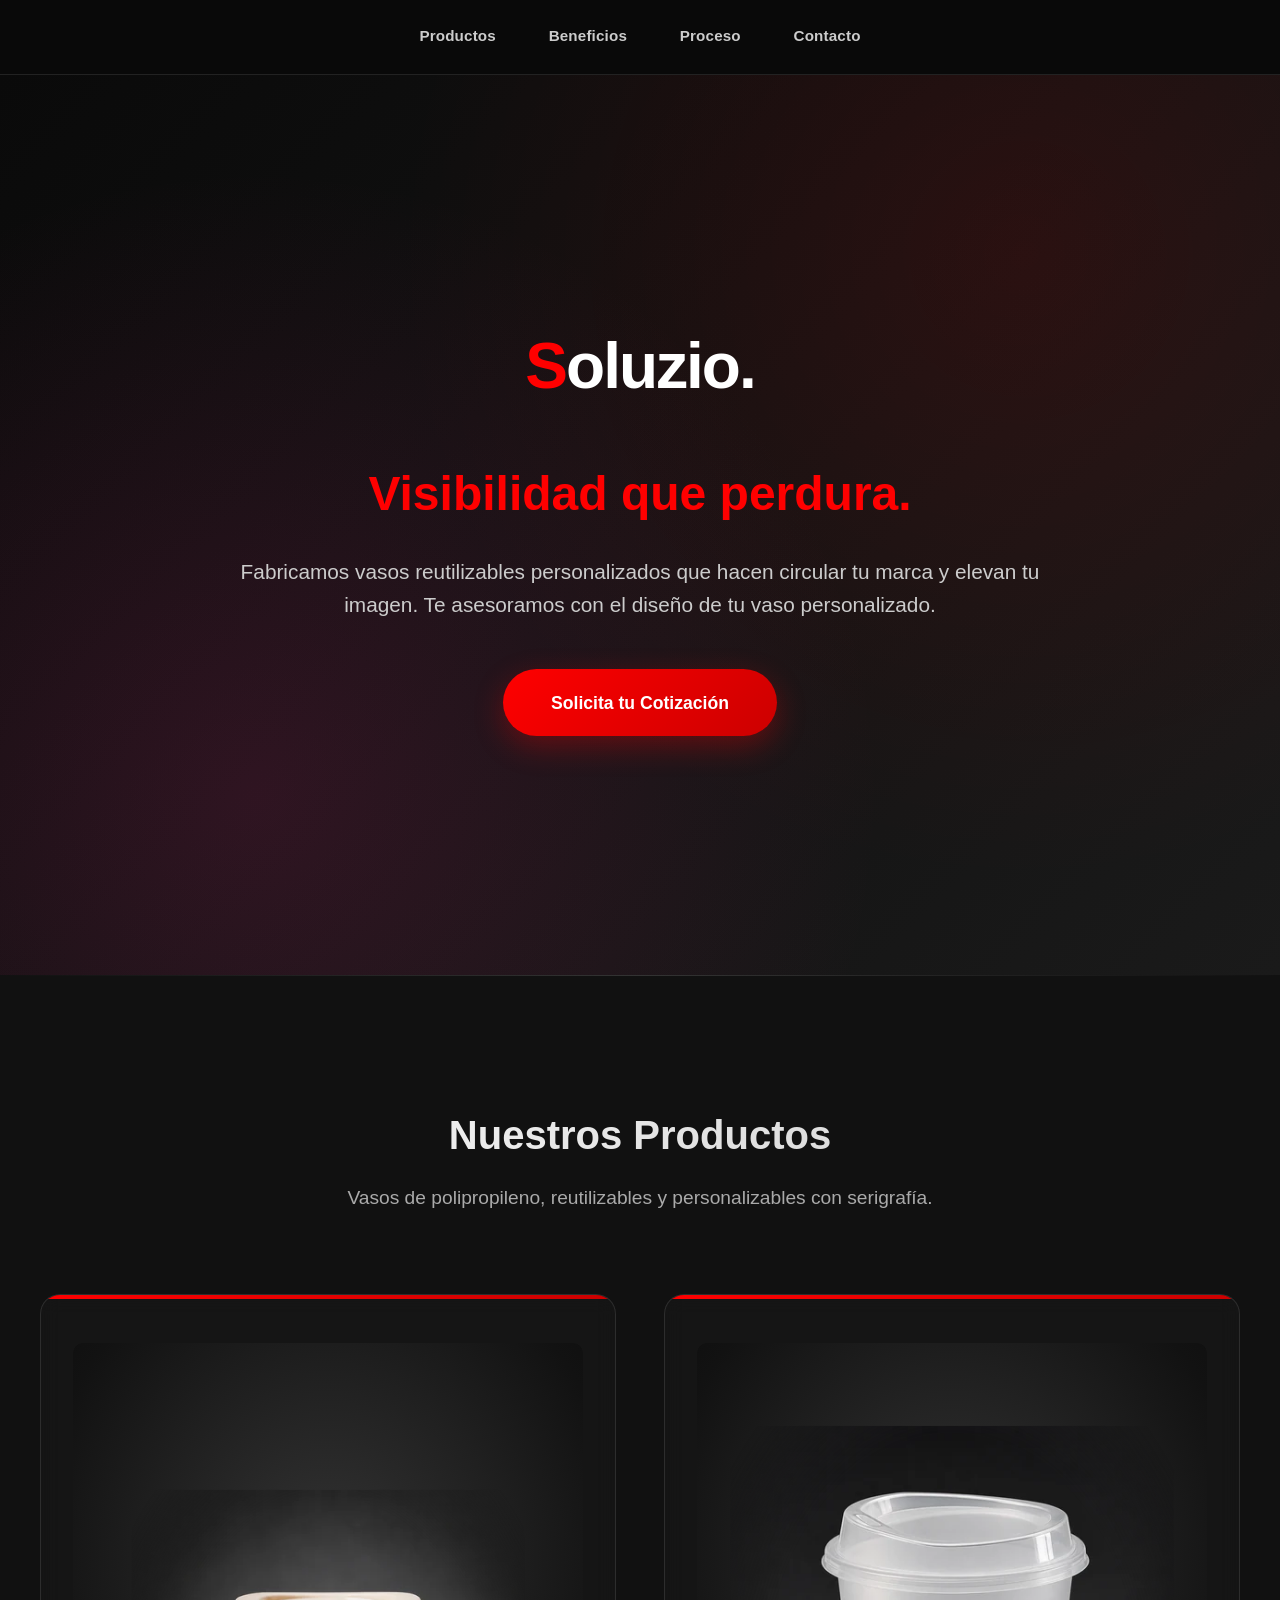
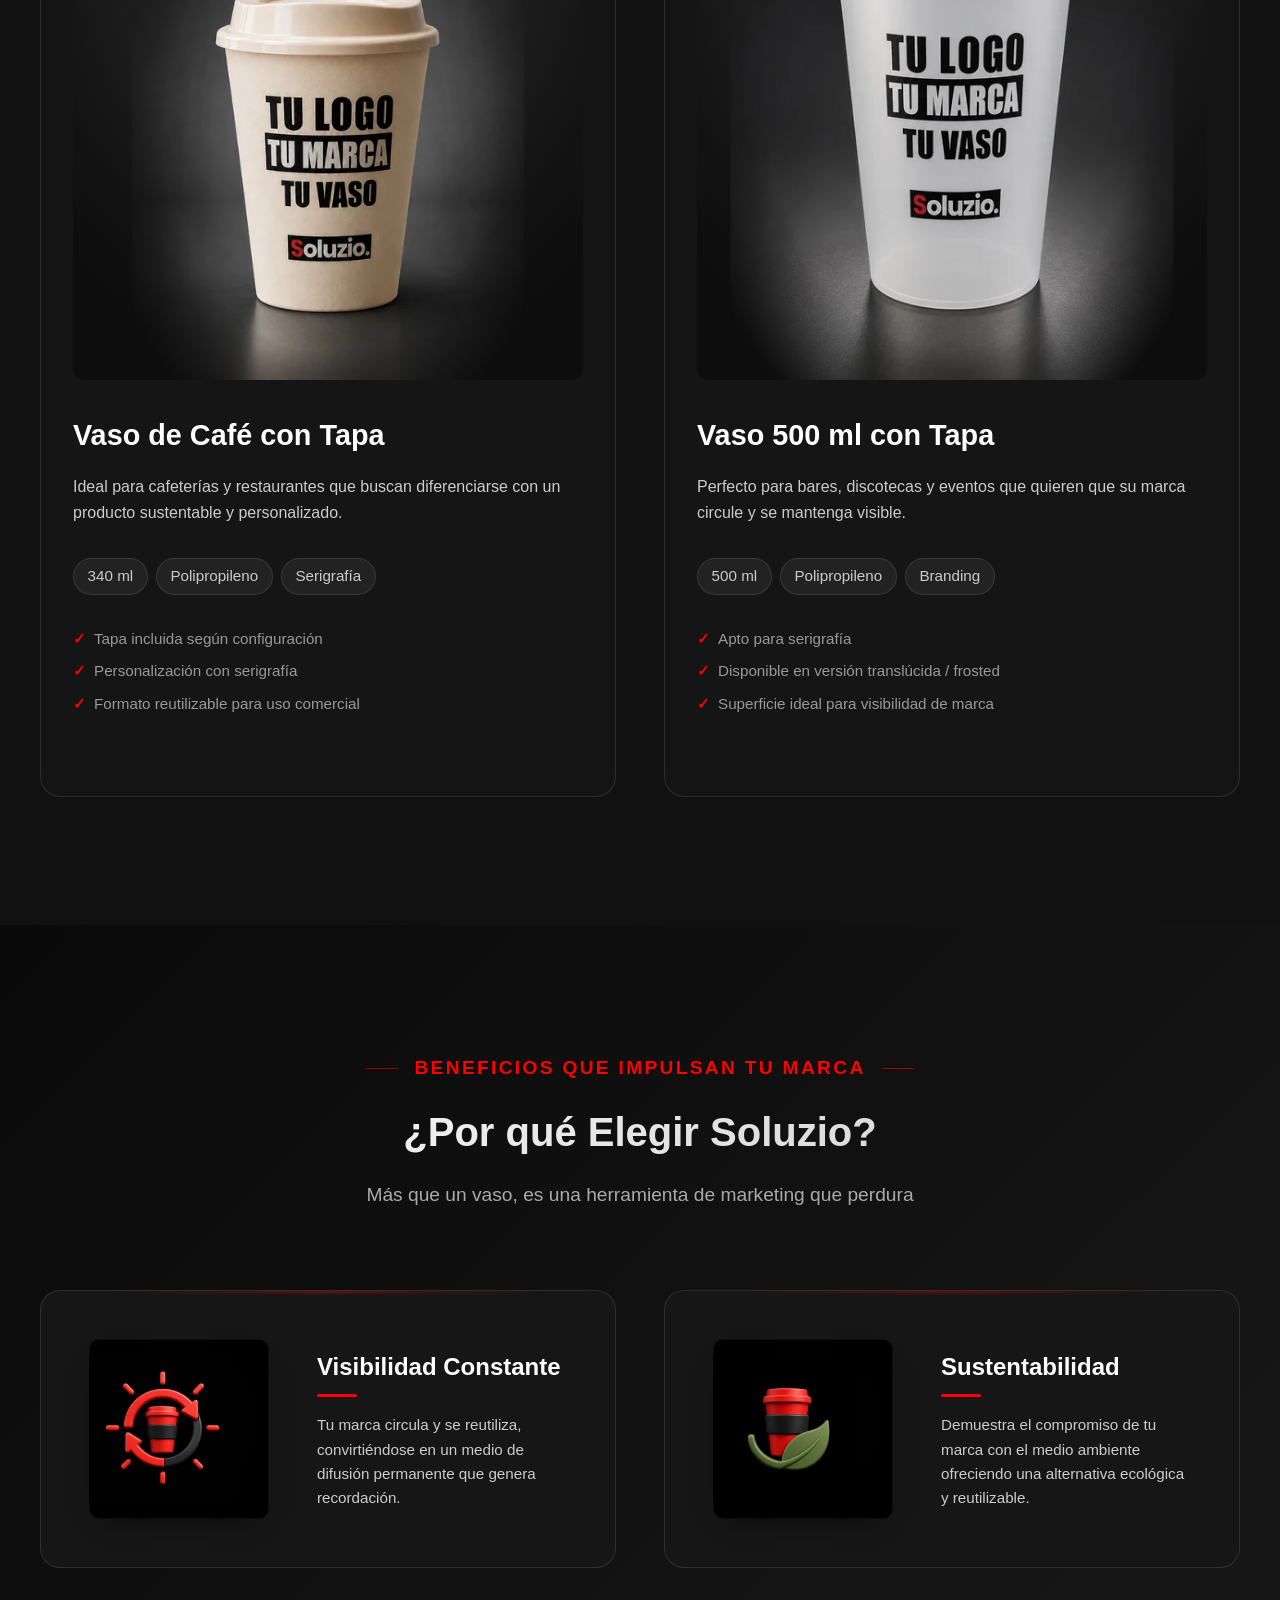
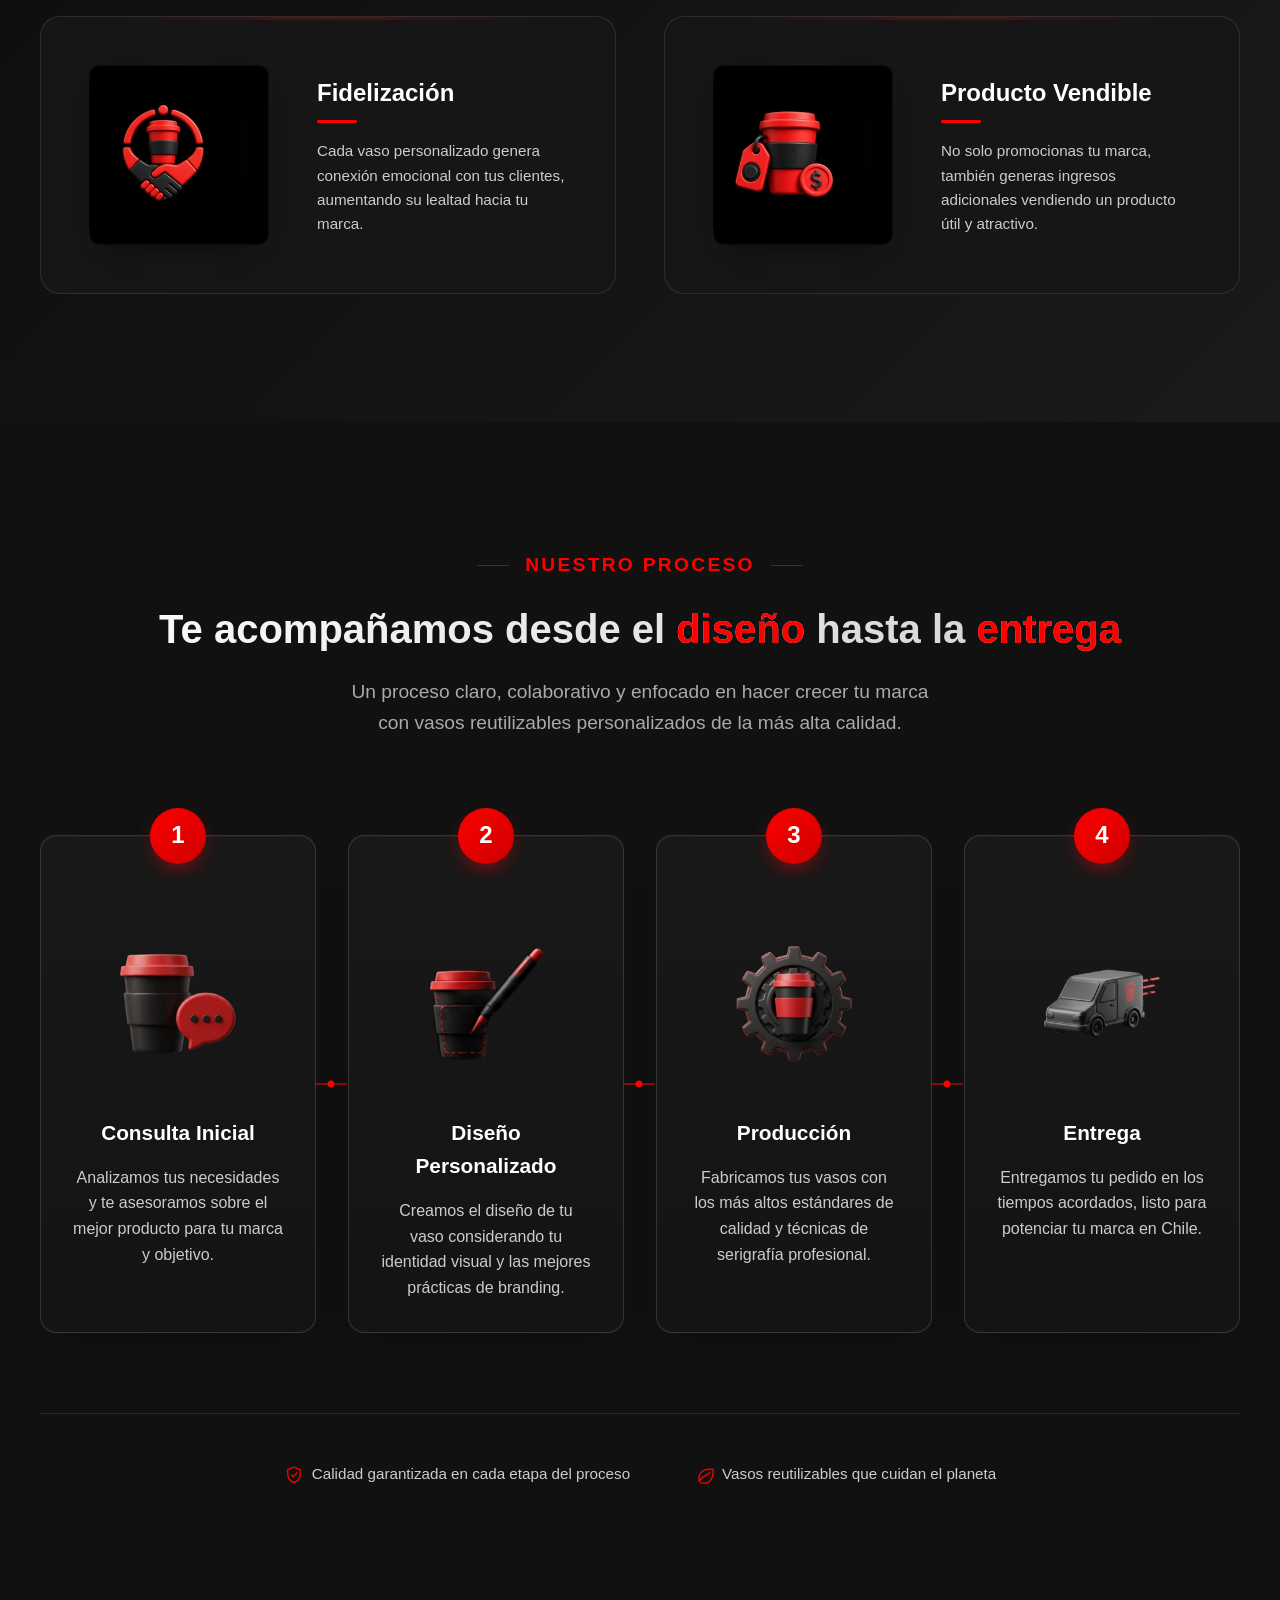
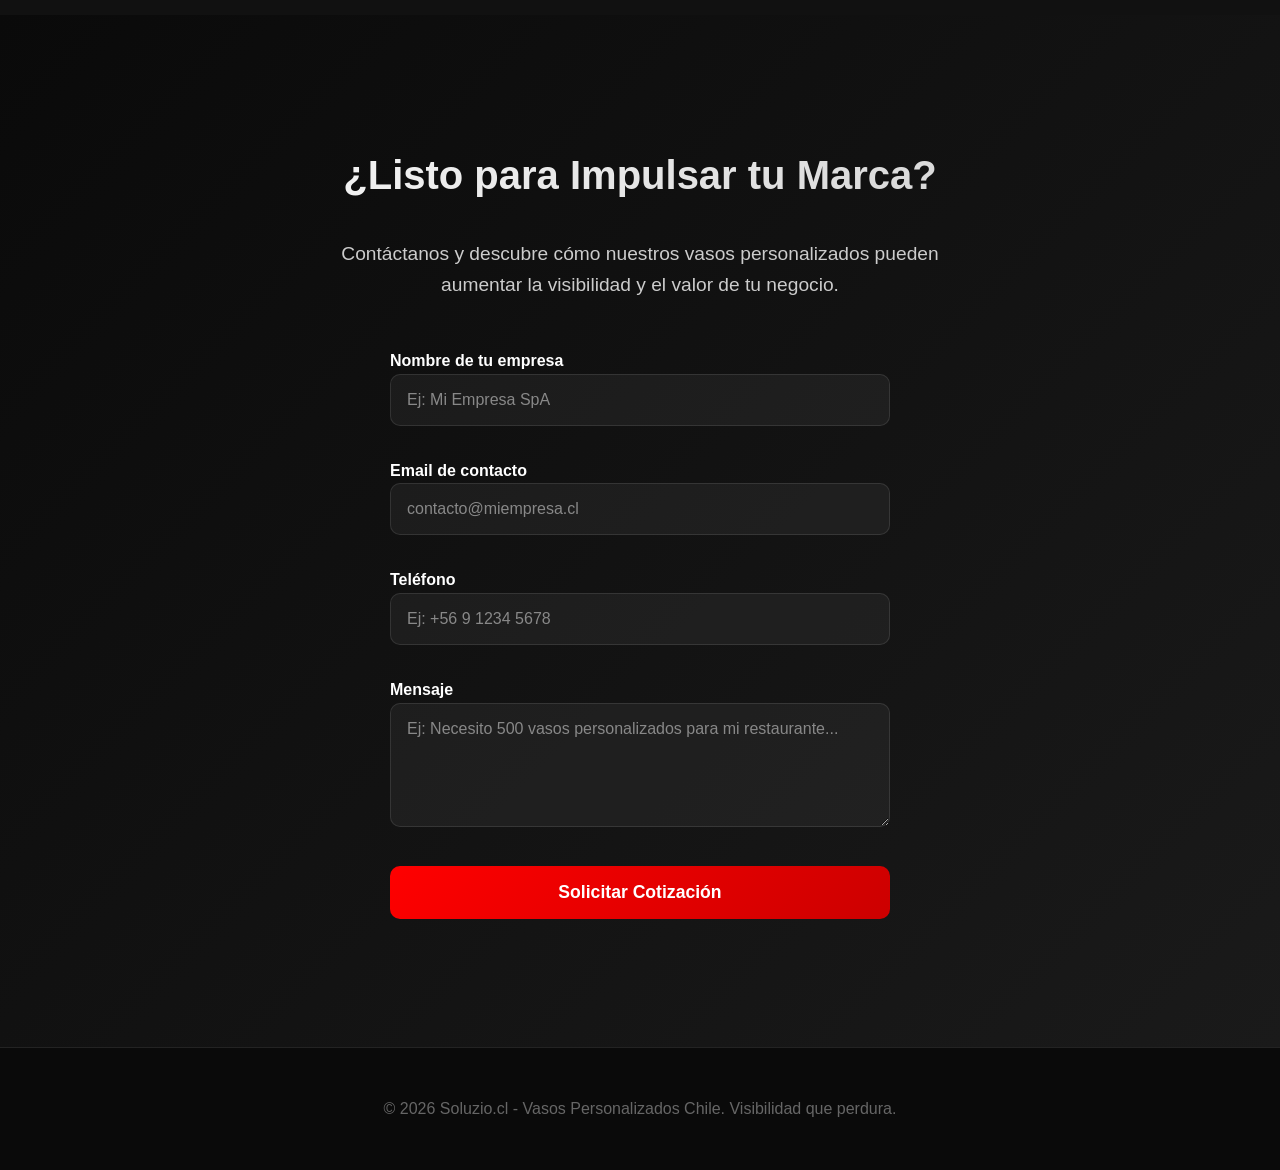
==== commit c584886d: "Corregir layout e iconos de Nuestro Proceso" ====
--- a/index.html
+++ b/index.html
@@ -68,7 +68,7 @@
     </style>
     
     <!-- Full CSS loaded async -->
-    <link rel="stylesheet" href="styles.css">
+    <link rel="stylesheet" href="styles.css?v=v4-1-process-layout">
 </head>
 <body>
     <!-- Hero Section -->
@@ -329,7 +329,7 @@
                     <div class="step-number">1</div>
                     <div class="step-icon">
                         <picture>
-                            <source type="image/webp" srcset="assets/img/proceso-consulta-inicial-256.webp 256w, assets/img/proceso-consulta-inicial-512.webp 512w" sizes="(max-width: 768px) 250px, (max-width: 1024px) 320px, 224px">
+                            <source type="image/webp" srcset="assets/img/proceso-consulta-inicial-256.webp 256w, assets/img/proceso-consulta-inicial-512.webp 512w" sizes="(max-width: 768px) 148px, (max-width: 1024px) 156px, 160px">
                             <img src="assets/img/proceso-consulta-inicial-512.png" width="512" height="512" alt="Ícono de consulta inicial: vaso reutilizable Soluzio junto a un globo de conversación" loading="lazy" decoding="async" class="step-icon-img">
                         </picture>
                     </div>
@@ -344,7 +344,7 @@
                     <div class="step-number">2</div>
                     <div class="step-icon">
                         <picture>
-                            <source type="image/webp" srcset="assets/img/proceso-diseno-personalizado-256.webp 256w, assets/img/proceso-diseno-personalizado-512.webp 512w" sizes="(max-width: 768px) 250px, (max-width: 1024px) 320px, 224px">
+                            <source type="image/webp" srcset="assets/img/proceso-diseno-personalizado-256.webp 256w, assets/img/proceso-diseno-personalizado-512.webp 512w" sizes="(max-width: 768px) 148px, (max-width: 1024px) 156px, 160px">
                             <img src="assets/img/proceso-diseno-personalizado-512.png" width="512" height="512" alt="Ícono de diseño personalizado: vaso reutilizable Soluzio con lápiz de diseño sobre un área de selección" loading="lazy" decoding="async" class="step-icon-img">
                         </picture>
                     </div>
@@ -359,7 +359,7 @@
                     <div class="step-number">3</div>
                     <div class="step-icon">
                         <picture>
-                            <source type="image/webp" srcset="assets/img/proceso-produccion-256.webp 256w, assets/img/proceso-produccion-512.webp 512w" sizes="(max-width: 768px) 250px, (max-width: 1024px) 320px, 224px">
+                            <source type="image/webp" srcset="assets/img/proceso-produccion-256.webp 256w, assets/img/proceso-produccion-512.webp 512w" sizes="(max-width: 768px) 148px, (max-width: 1024px) 156px, 160px">
                             <img src="assets/img/proceso-produccion-512.png" width="512" height="512" alt="Ícono de producción: vaso reutilizable Soluzio dentro de un engranaje" loading="lazy" decoding="async" class="step-icon-img">
                         </picture>
                     </div>
@@ -374,7 +374,7 @@
                     <div class="step-number">4</div>
                     <div class="step-icon">
                         <picture>
-                            <source type="image/webp" srcset="assets/img/proceso-entrega-256.webp 256w, assets/img/proceso-entrega-512.webp 512w" sizes="(max-width: 768px) 250px, (max-width: 1024px) 320px, 224px">
+                            <source type="image/webp" srcset="assets/img/proceso-entrega-256.webp 256w, assets/img/proceso-entrega-512.webp 512w" sizes="(max-width: 768px) 148px, (max-width: 1024px) 156px, 160px">
                             <img src="assets/img/proceso-entrega-512.png" width="512" height="512" alt="Ícono de entrega: furgón de reparto con líneas de movimiento" loading="lazy" decoding="async" class="step-icon-img">
                         </picture>
                     </div>
--- a/styles.css
+++ b/styles.css
@@ -593,18 +593,23 @@
 .process-steps {
   display: grid;
   grid-template-columns: repeat(4, 1fr);
-  gap: var(--spacing-lg);
+  gap: var(--spacing-md);
   margin-top: calc(var(--spacing-2xl) + var(--spacing-sm));
+  align-items: stretch;
 }
 
 .process-step {
   text-align: center;
   position: relative;
   min-width: 0;
-  padding: calc(var(--spacing-lg) + var(--spacing-sm)) var(--spacing-sm) var(--spacing-lg);
-  background: #161616;
-  border: 1px solid var(--color-border);
-  border-radius: var(--radius-large);
+  min-height: 410px;
+  padding: calc(var(--spacing-lg) + var(--spacing-xs)) var(--spacing-md) var(--spacing-md);
+  background: linear-gradient(180deg, #181818 0%, #141414 100%);
+  border: 1px solid rgba(255, 255, 255, 0.14);
+  border-radius: 16px;
+  box-shadow:
+    inset 0 1px 0 rgba(255, 255, 255, 0.035),
+    0 18px 42px -34px rgba(0, 0, 0, 0.95);
   display: flex;
   flex-direction: column;
   align-items: center;
@@ -635,7 +640,7 @@
   position: absolute;
   top: 50%;
   left: 100%;
-  width: var(--spacing-lg);
+  width: var(--spacing-md);
   height: 10px;
   transform: translateY(-50%);
   background:
@@ -663,17 +668,24 @@
 }
 
 .step-icon {
-  width: 224px;
+  width: 160px;
+  aspect-ratio: 1;
   max-width: 100%;
-  margin: var(--spacing-md) auto var(--spacing-sm);
+  margin: var(--spacing-md) auto var(--spacing-md);
   display: flex;
   align-items: center;
   justify-content: center;
+}
+
+.step-icon picture {
+  display: block;
+  width: 100%;
+  height: 100%;
 }
 
 .step-icon-img {
   width: 100%;
-  height: auto;
+  height: 100%;
   max-width: 100%;
   object-fit: contain;
   display: block;
@@ -688,6 +700,8 @@
 .step-description {
   color: var(--color-text-muted);
   line-height: var(--line-height-normal);
+  font-size: var(--font-size-base);
+  max-width: 26ch;
 }
 
 .process-footer {
@@ -903,7 +917,7 @@
   }
 
   .step-icon {
-    width: 250px;
+    width: 148px;
   }
 
   .site-nav-links {
@@ -929,7 +943,7 @@
   }
 
   .step-icon {
-    width: 320px;
+    width: 156px;
   }
 
   .hero-headline {
